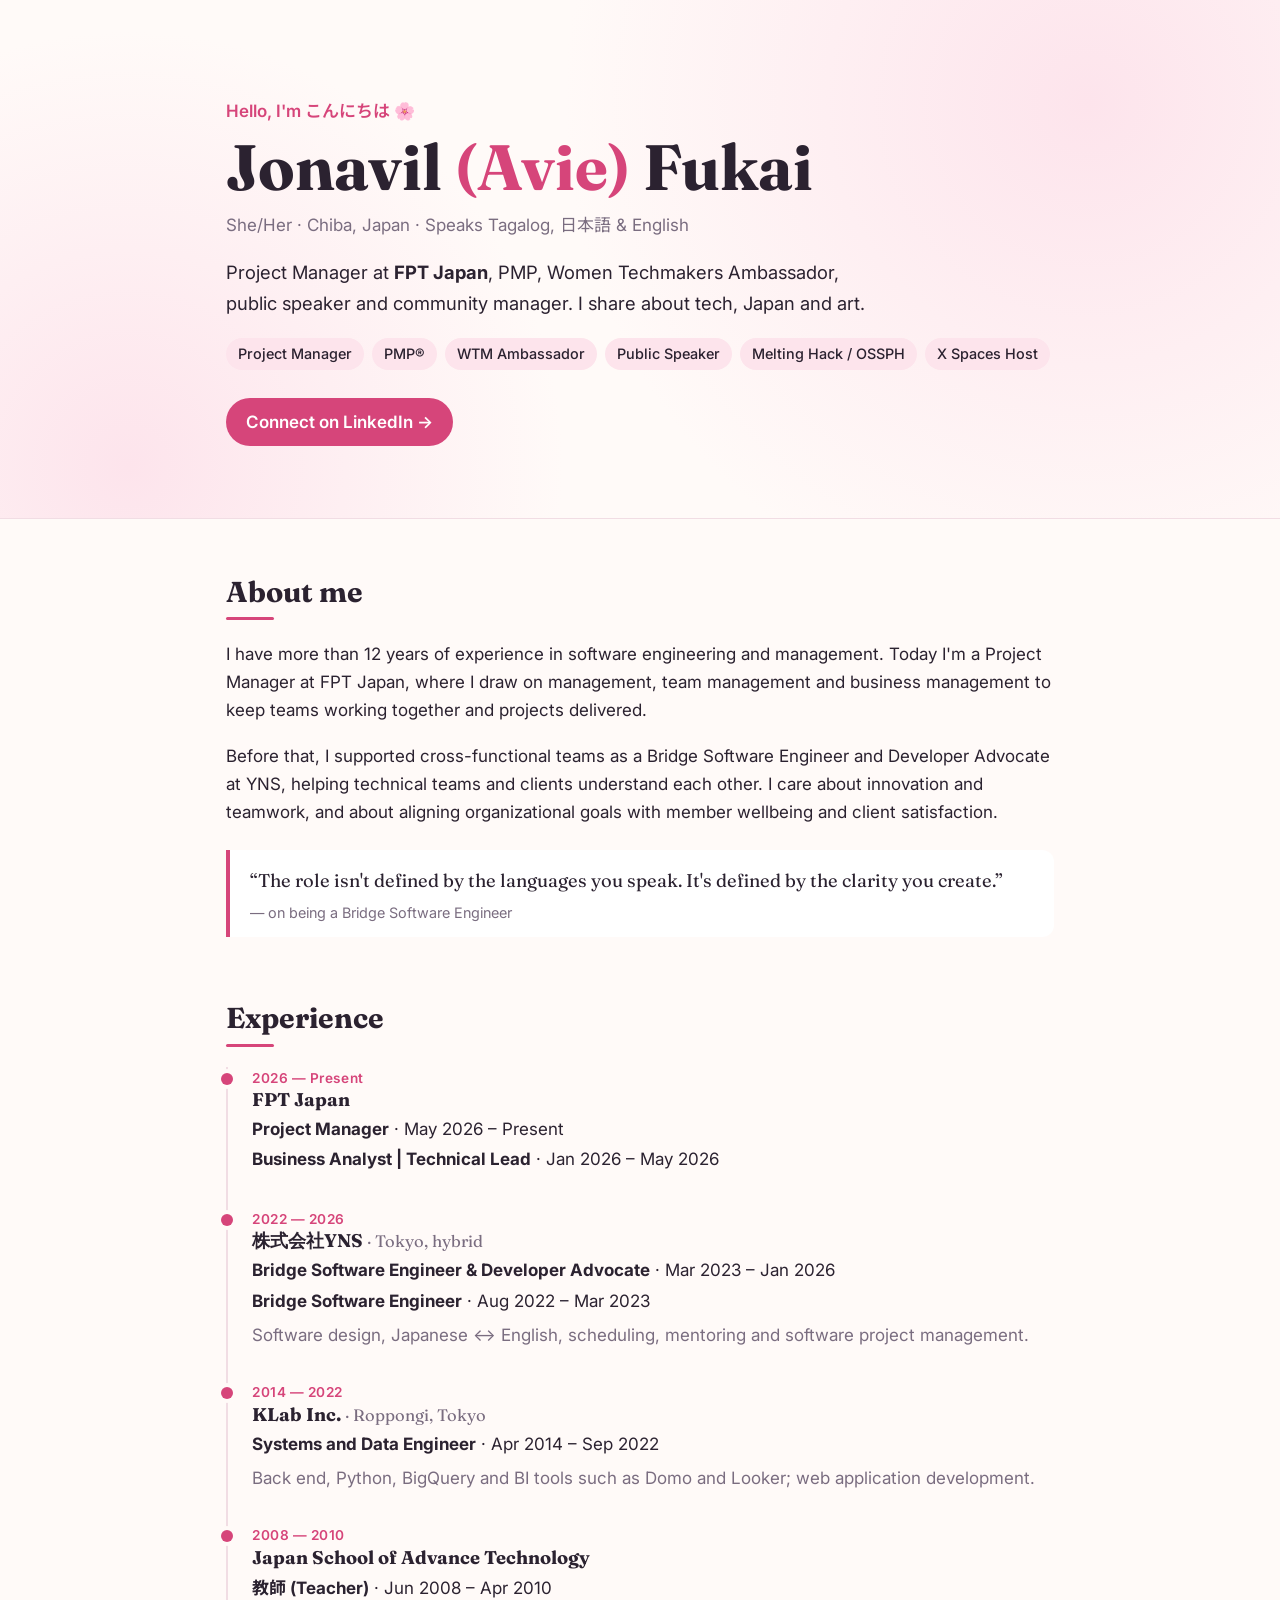
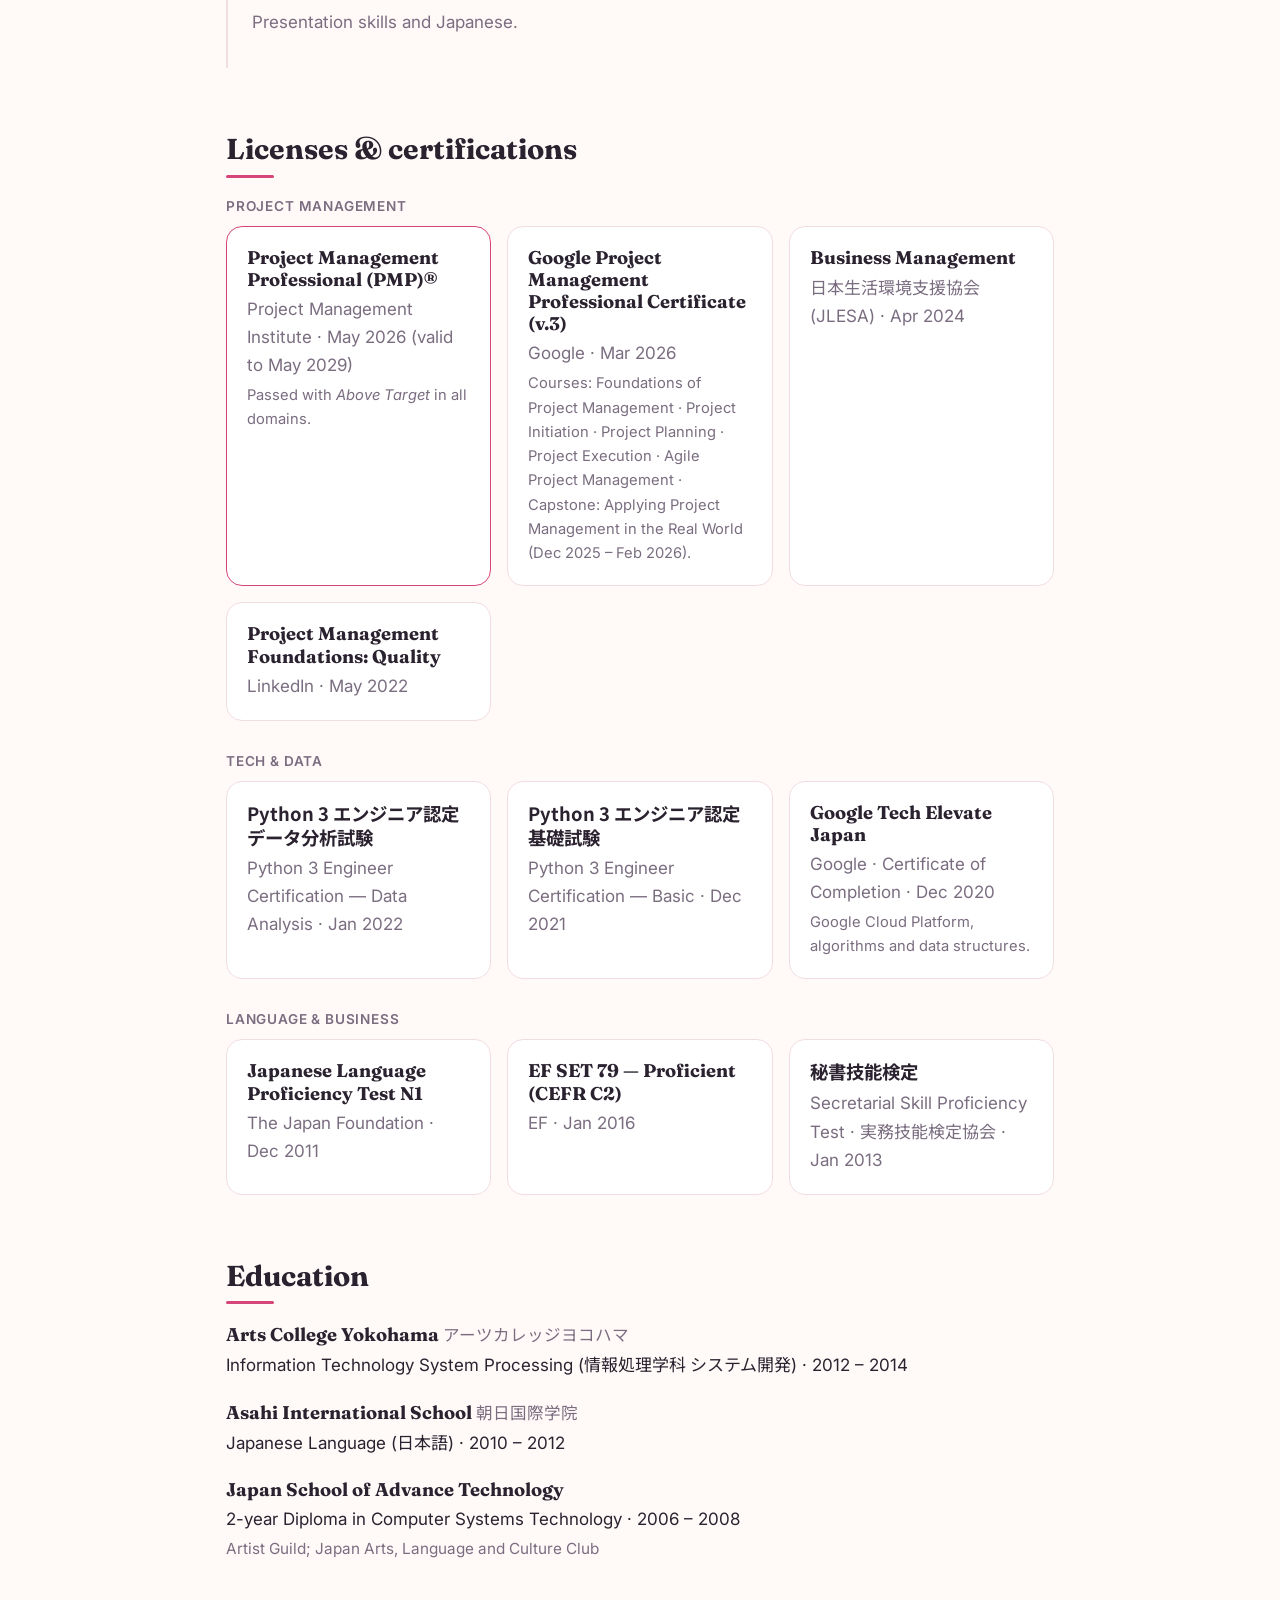
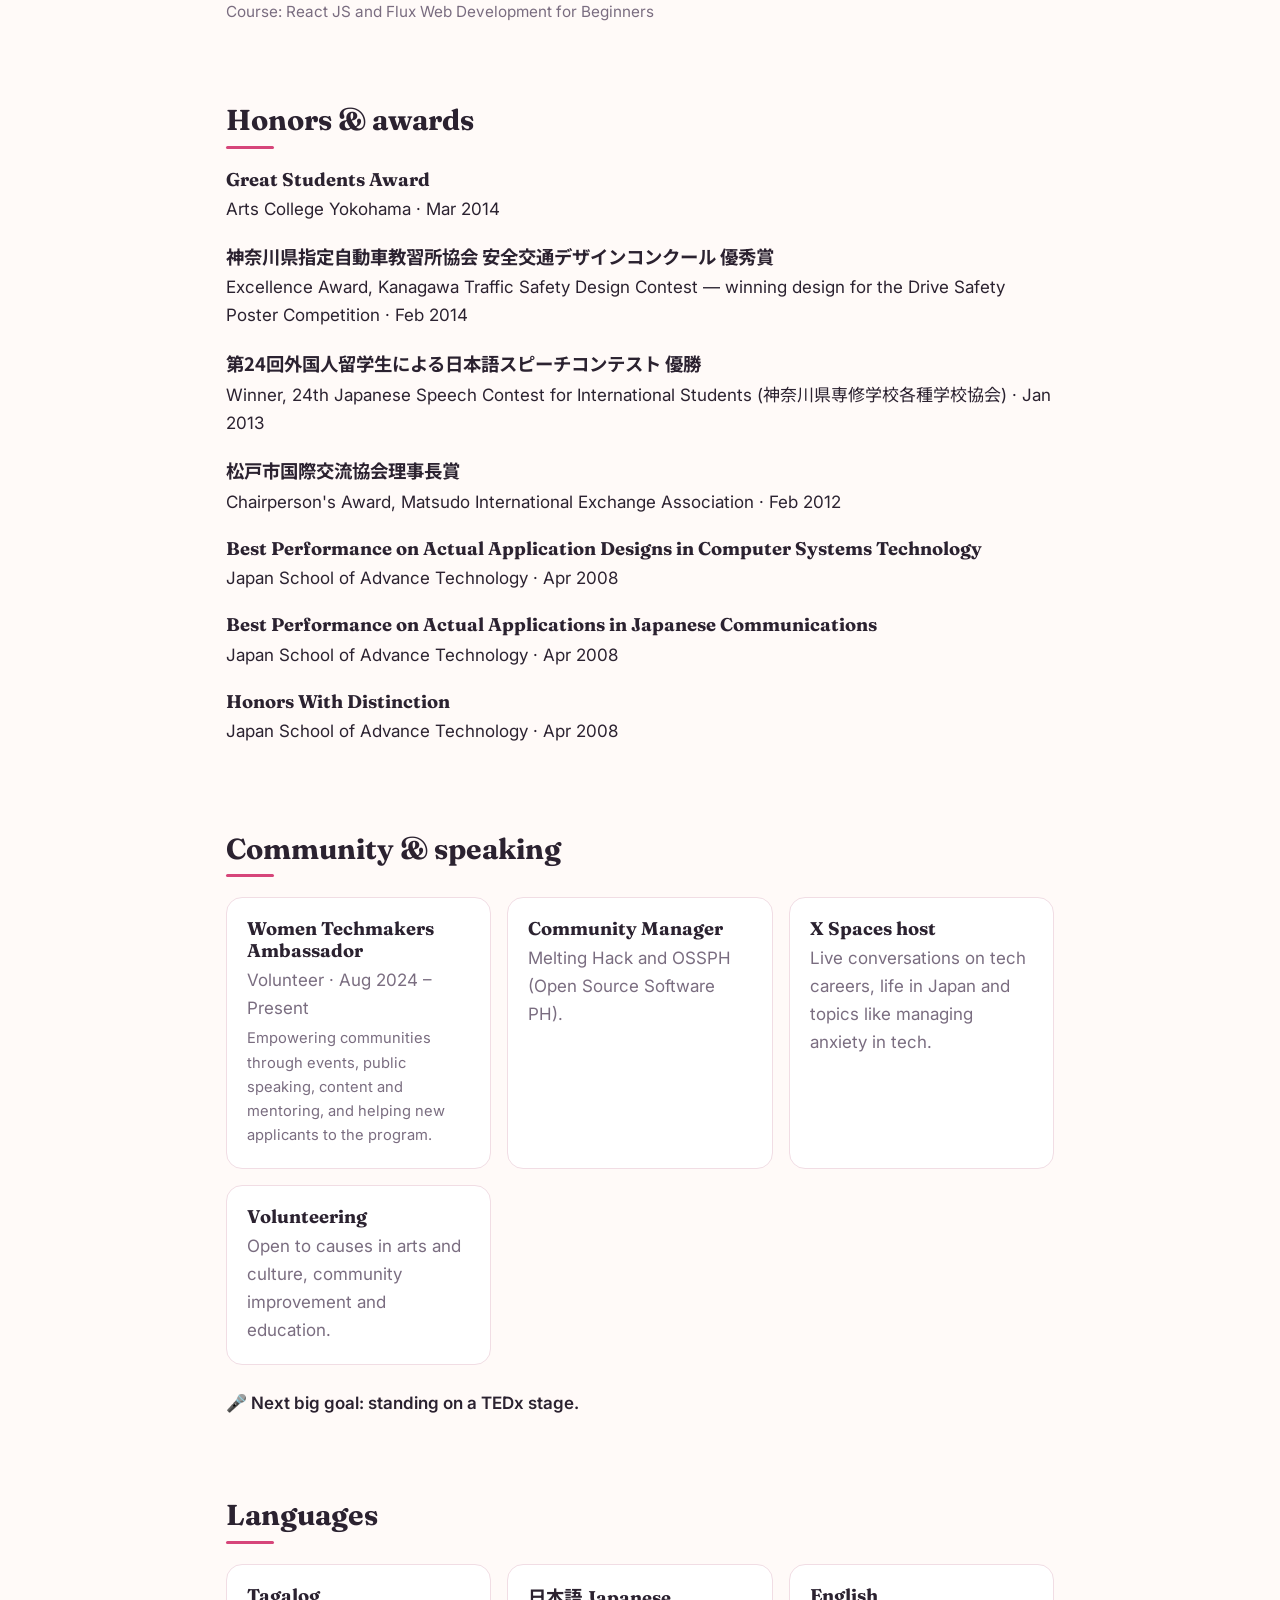
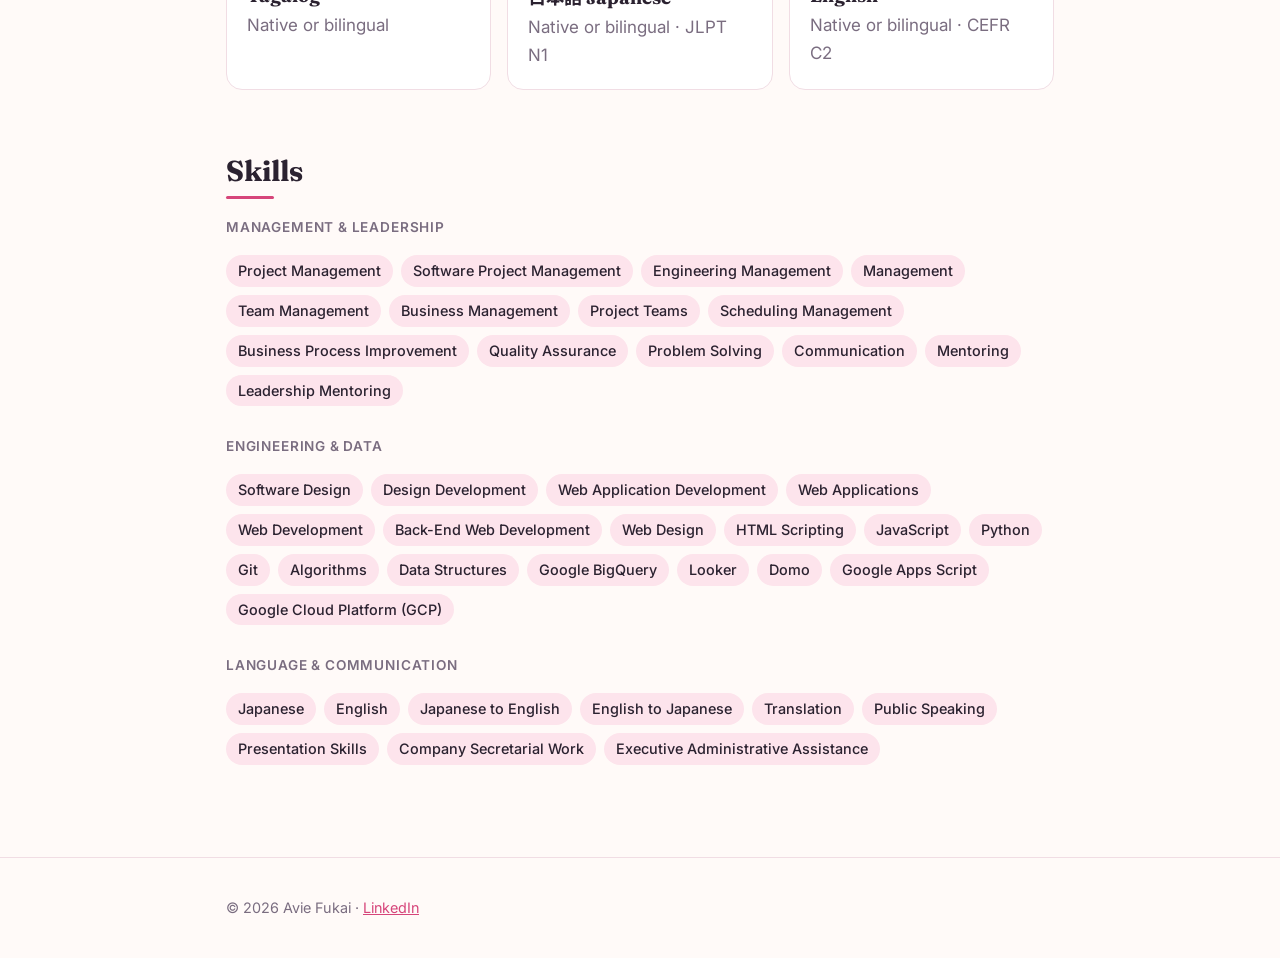
==== index.html @ 42bcd4b2 "Add the rest of my LinkedIn profile: languages, honors, all certifications and skills" ====
<!doctype html>
<html lang="en">
<head>
  <meta charset="utf-8">
  <meta name="viewport" content="width=device-width, initial-scale=1">
  <title>Avie Fukai</title>
  <meta name="description" content="Jonavil (Avie) Fukai — Project Manager, PMP, Women Techmakers Ambassador and community builder based in Chiba, Japan.">
  <link rel="preconnect" href="https://fonts.googleapis.com">
  <link rel="preconnect" href="https://fonts.gstatic.com" crossorigin>
  <link href="https://fonts.googleapis.com/css2?family=Fraunces:opsz,wght@9..144,500;9..144,700&family=Inter:wght@400;500;600&family=Noto+Sans+JP:wght@400;500&display=swap" rel="stylesheet">
  <link rel="stylesheet" href="styles.css">
</head>
<body>
  <header class="hero">
    <div class="wrap">
      <p class="eyebrow">Hello, I'm <span lang="ja">こんにちは</span> 🌸</p>
      <h1>Jonavil <span class="nick">(Avie)</span> Fukai</h1>
      <p class="pronouns">She/Her · Chiba, Japan · Speaks Tagalog, <span lang="ja">日本語</span> &amp; English</p>
      <p class="lede">
        Project Manager at <strong>FPT Japan</strong>, PMP, Women Techmakers Ambassador,
        public speaker and community manager. I share about tech, Japan and art.
      </p>
      <ul class="tags">
        <li>Project Manager</li>
        <li>PMP®</li>
        <li>WTM Ambassador</li>
        <li>Public Speaker</li>
        <li>Melting Hack / OSSPH</li>
        <li>X Spaces Host</li>
      </ul>
      <a class="button" href="https://www.linkedin.com/in/jfukai/" target="_blank" rel="noopener">Connect on LinkedIn →</a>
    </div>
  </header>

  <main class="wrap">
    <section id="about">
      <h2>About me</h2>
      <p>
        I have more than 12 years of experience in software engineering and management.
        Today I'm a Project Manager at FPT Japan, where I draw on management, team
        management and business management to keep teams working together and projects delivered.
      </p>
      <p>
        Before that, I supported cross-functional teams as a Bridge Software Engineer and
        Developer Advocate at YNS, helping technical teams and clients understand each other.
        I care about innovation and teamwork, and about aligning organizational goals with
        member wellbeing and client satisfaction.
      </p>
      <blockquote>
        “The role isn't defined by the languages you speak. It's defined by the clarity you create.”
        <cite>— on being a Bridge Software Engineer</cite>
      </blockquote>
    </section>

    <section id="experience">
      <h2>Experience</h2>
      <ol class="timeline">
        <li>
          <p class="when">2026 — Present</p>
          <h3>FPT Japan</h3>
          <p class="role"><strong>Project Manager</strong> · May 2026 – Present</p>
          <p class="role"><strong>Business Analyst | Technical Lead</strong> · Jan 2026 – May 2026</p>
        </li>
        <li>
          <p class="when">2022 — 2026</p>
          <h3>株式会社YNS <span class="muted">· Tokyo, hybrid</span></h3>
          <p class="role"><strong>Bridge Software Engineer &amp; Developer Advocate</strong> · Mar 2023 – Jan 2026</p>
          <p class="role"><strong>Bridge Software Engineer</strong> · Aug 2022 – Mar 2023</p>
          <p class="detail">Software design, Japanese ↔ English, scheduling, mentoring and software project management.</p>
        </li>
        <li>
          <p class="when">2014 — 2022</p>
          <h3>KLab Inc. <span class="muted">· Roppongi, Tokyo</span></h3>
          <p class="role"><strong>Systems and Data Engineer</strong> · Apr 2014 – Sep 2022</p>
          <p class="detail">Back end, Python, BigQuery and BI tools such as Domo and Looker; web application development.</p>
        </li>
        <li>
          <p class="when">2008 — 2010</p>
          <h3>Japan School of Advance Technology</h3>
          <p class="role"><strong><span lang="ja">教師</span> (Teacher)</strong> · Jun 2008 – Apr 2010</p>
          <p class="detail">Presentation skills and Japanese.</p>
        </li>
      </ol>
    </section>

    <section id="certifications">
      <h2>Licenses &amp; certifications</h2>
      <h3 class="group">Project management</h3>
      <div class="cards">
        <article class="card highlight">
          <h3>Project Management Professional (PMP)®</h3>
          <p>Project Management Institute · May 2026 (valid to May 2029)</p>
          <p class="note">Passed with <em>Above Target</em> in all domains.</p>
        </article>
        <article class="card">
          <h3>Google Project Management Professional Certificate (v.3)</h3>
          <p>Google · Mar 2026</p>
          <p class="note">Courses: Foundations of Project Management · Project Initiation · Project Planning · Project Execution · Agile Project Management · Capstone: Applying Project Management in the Real World (Dec 2025 – Feb 2026).</p>
        </article>
        <article class="card">
          <h3>Business Management</h3>
          <p><span lang="ja">日本生活環境支援協会</span> (JLESA) · Apr 2024</p>
        </article>
        <article class="card">
          <h3>Project Management Foundations: Quality</h3>
          <p>LinkedIn · May 2022</p>
        </article>
      </div>

      <h3 class="group">Tech &amp; data</h3>
      <div class="cards">
        <article class="card">
          <h3><span lang="ja">Python 3 エンジニア認定データ分析試験</span></h3>
          <p>Python 3 Engineer Certification — Data Analysis · Jan 2022</p>
        </article>
        <article class="card">
          <h3><span lang="ja">Python 3 エンジニア認定基礎試験</span></h3>
          <p>Python 3 Engineer Certification — Basic · Dec 2021</p>
        </article>
        <article class="card">
          <h3>Google Tech Elevate Japan</h3>
          <p>Google · Certificate of Completion · Dec 2020</p>
          <p class="note">Google Cloud Platform, algorithms and data structures.</p>
        </article>
      </div>

      <h3 class="group">Language &amp; business</h3>
      <div class="cards">
        <article class="card">
          <h3>Japanese Language Proficiency Test N1</h3>
          <p>The Japan Foundation · Dec 2011</p>
        </article>
        <article class="card">
          <h3>EF SET 79 — Proficient (CEFR C2)</h3>
          <p>EF · Jan 2016</p>
        </article>
        <article class="card">
          <h3><span lang="ja">秘書技能検定</span></h3>
          <p>Secretarial Skill Proficiency Test · <span lang="ja">実務技能検定協会</span> · Jan 2013</p>
        </article>
      </div>
    </section>

    <section id="education">
      <h2>Education</h2>
      <ul class="plain">
        <li>
          <h3>Arts College Yokohama <span class="muted" lang="ja">アーツカレッジヨコハマ</span></h3>
          <p>Information Technology System Processing (<span lang="ja">情報処理学科 システム開発</span>) · 2012 – 2014</p>
        </li>
        <li>
          <h3>Asahi International School <span class="muted" lang="ja">朝日国際学院</span></h3>
          <p>Japanese Language (<span lang="ja">日本語</span>) · 2010 – 2012</p>
        </li>
        <li>
          <h3>Japan School of Advance Technology</h3>
          <p>2-year Diploma in Computer Systems Technology · 2006 – 2008</p>
          <p class="muted">Artist Guild; Japan Arts, Language and Culture Club</p>
        </li>
      </ul>
      <p class="muted">Course: React JS and Flux Web Development for Beginners</p>
    </section>

    <section id="honors">
      <h2>Honors &amp; awards</h2>
      <ul class="plain">
        <li>
          <h3>Great Students Award</h3>
          <p>Arts College Yokohama · Mar 2014</p>
        </li>
        <li>
          <h3><span lang="ja">神奈川県指定自動車教習所協会 安全交通デザインコンクール 優秀賞</span></h3>
          <p>Excellence Award, Kanagawa Traffic Safety Design Contest — winning design for the Drive Safety Poster Competition · Feb 2014</p>
        </li>
        <li>
          <h3><span lang="ja">第24回外国人留学生による日本語スピーチコンテスト 優勝</span></h3>
          <p>Winner, 24th Japanese Speech Contest for International Students (<span lang="ja">神奈川県専修学校各種学校協会</span>) · Jan 2013</p>
        </li>
        <li>
          <h3><span lang="ja">松戸市国際交流協会理事長賞</span></h3>
          <p>Chairperson's Award, Matsudo International Exchange Association · Feb 2012</p>
        </li>
        <li>
          <h3>Best Performance on Actual Application Designs in Computer Systems Technology</h3>
          <p>Japan School of Advance Technology · Apr 2008</p>
        </li>
        <li>
          <h3>Best Performance on Actual Applications in Japanese Communications</h3>
          <p>Japan School of Advance Technology · Apr 2008</p>
        </li>
        <li>
          <h3>Honors With Distinction</h3>
          <p>Japan School of Advance Technology · Apr 2008</p>
        </li>
      </ul>
    </section>

    <section id="community">
      <h2>Community &amp; speaking</h2>
      <div class="cards">
        <article class="card">
          <h3>Women Techmakers Ambassador</h3>
          <p>Volunteer · Aug 2024 – Present</p>
          <p class="note">Empowering communities through events, public speaking, content and mentoring, and helping new applicants to the program.</p>
        </article>
        <article class="card">
          <h3>Community Manager</h3>
          <p>Melting Hack and OSSPH (Open Source Software PH).</p>
        </article>
        <article class="card">
          <h3>X Spaces host</h3>
          <p>Live conversations on tech careers, life in Japan and topics like managing anxiety in tech.</p>
        </article>
        <article class="card">
          <h3>Volunteering</h3>
          <p>Open to causes in arts and culture, community improvement and education.</p>
        </article>
      </div>
      <p class="goal">🎤 Next big goal: standing on a TEDx stage.</p>
    </section>

    <section id="languages">
      <h2>Languages</h2>
      <div class="cards">
        <article class="card"><h3>Tagalog</h3><p>Native or bilingual</p></article>
        <article class="card"><h3><span lang="ja">日本語</span> Japanese</h3><p>Native or bilingual · JLPT N1</p></article>
        <article class="card"><h3>English</h3><p>Native or bilingual · CEFR C2</p></article>
      </div>
    </section>

    <section id="skills">
      <h2>Skills</h2>
      <h3 class="group">Management &amp; leadership</h3>
      <ul class="tags">
        <li>Project Management</li>
        <li>Software Project Management</li>
        <li>Engineering Management</li>
        <li>Management</li>
        <li>Team Management</li>
        <li>Business Management</li>
        <li>Project Teams</li>
        <li>Scheduling Management</li>
        <li>Business Process Improvement</li>
        <li>Quality Assurance</li>
        <li>Problem Solving</li>
        <li>Communication</li>
        <li>Mentoring</li>
        <li>Leadership Mentoring</li>
      </ul>
      <h3 class="group">Engineering &amp; data</h3>
      <ul class="tags">
        <li>Software Design</li>
        <li>Design Development</li>
        <li>Web Application Development</li>
        <li>Web Applications</li>
        <li>Web Development</li>
        <li>Back-End Web Development</li>
        <li>Web Design</li>
        <li>HTML Scripting</li>
        <li>JavaScript</li>
        <li>Python</li>
        <li>Git</li>
        <li>Algorithms</li>
        <li>Data Structures</li>
        <li>Google BigQuery</li>
        <li>Looker</li>
        <li>Domo</li>
        <li>Google Apps Script</li>
        <li>Google Cloud Platform (GCP)</li>
      </ul>
      <h3 class="group">Language &amp; communication</h3>
      <ul class="tags">
        <li>Japanese</li>
        <li>English</li>
        <li>Japanese to English</li>
        <li>English to Japanese</li>
        <li>Translation</li>
        <li>Public Speaking</li>
        <li>Presentation Skills</li>
        <li>Company Secretarial Work</li>
        <li>Executive Administrative Assistance</li>
      </ul>
    </section>
  </main>

  <footer>
    <div class="wrap">
      <p>© <span id="year">2026</span> Avie Fukai · <a href="https://www.linkedin.com/in/jfukai/" target="_blank" rel="noopener">LinkedIn</a></p>
    </div>
  </footer>
  <script>document.getElementById('year').textContent = new Date().getFullYear();</script>
</body>
</html>
---- styles.css ----
:root {
  --bg: #fffaf8;
  --surface: #ffffff;
  --text: #2b2230;
  --muted: #7a6d80;
  --accent: #d6457a;
  --accent-soft: #fde4ec;
  --border: #f1dde4;
}

@media (prefers-color-scheme: dark) {
  :root {
    --bg: #18131b;
    --surface: #221b26;
    --text: #f4ecf2;
    --muted: #b3a5b8;
    --accent: #f27aa5;
    --accent-soft: #3a2230;
    --border: #3a2e3f;
  }
}

* { box-sizing: border-box; }

body {
  margin: 0;
  background: var(--bg);
  color: var(--text);
  font: 400 17px/1.65 "Inter", "Noto Sans JP", system-ui, sans-serif;
}

[lang="ja"] { font-family: "Noto Sans JP", sans-serif; }

.wrap {
  max-width: 860px;
  margin: 0 auto;
  padding: 0 16px;
}

h1, h2, h3 { font-family: "Fraunces", Georgia, serif; line-height: 1.2; }
h2 { font-size: 1.8rem; margin: 0 0 1.25rem; }
h2::after {
  content: "";
  display: block;
  width: 48px;
  height: 3px;
  margin-top: .5rem;
  background: var(--accent);
  border-radius: 2px;
}
h3 { font-size: 1.15rem; margin: 0 0 .25rem; }

a { color: var(--accent); }

.muted { color: var(--muted); font-weight: 400; font-size: .9em; }

/* Hero */
.hero {
  padding: 96px 0 72px;
  background:
    radial-gradient(circle at 85% 20%, var(--accent-soft) 0, transparent 45%),
    radial-gradient(circle at 10% 90%, var(--accent-soft) 0, transparent 35%);
  border-bottom: 1px solid var(--border);
}
.eyebrow { color: var(--accent); font-weight: 600; margin: 0; }
.hero h1 { font-size: clamp(2.4rem, 7vw, 4rem); margin: .25rem 0; }
.nick { color: var(--accent); }
.pronouns { color: var(--muted); margin: 0 0 1rem; }
.lede { font-size: 1.15rem; max-width: 640px; }

.tags {
  list-style: none;
  padding: 0;
  margin: 1.25rem 0;
  display: flex;
  flex-wrap: wrap;
  gap: 8px;
}
.tags li {
  padding: 4px 12px;
  border-radius: 999px;
  background: var(--accent-soft);
  font-size: .9rem;
  font-weight: 500;
}

.button {
  display: inline-block;
  margin-top: .5rem;
  padding: 10px 20px;
  border-radius: 999px;
  background: var(--accent);
  color: #fff;
  font-weight: 600;
  text-decoration: none;
}
.button:hover { filter: brightness(1.08); }

/* Sections */
main section { padding: 56px 0 8px; }

blockquote {
  margin: 1.5rem 0 0;
  padding: 1rem 1.25rem;
  border-left: 4px solid var(--accent);
  background: var(--surface);
  border-radius: 0 12px 12px 0;
  font-family: "Fraunces", Georgia, serif;
  font-size: 1.15rem;
}
cite { display: block; margin-top: .5rem; font: 400 .9rem "Inter", sans-serif; color: var(--muted); }

/* Timeline */
.timeline { list-style: none; padding: 0; margin: 0; border-left: 2px solid var(--border); }
.timeline li { position: relative; padding: 0 0 2rem 1.5rem; }
.timeline li::before {
  content: "";
  position: absolute;
  left: -7px;
  top: 6px;
  width: 12px;
  height: 12px;
  border-radius: 50%;
  background: var(--accent);
  box-shadow: 0 0 0 4px var(--bg);
}
.when { margin: 0; color: var(--accent); font-weight: 600; font-size: .85rem; letter-spacing: .04em; }
.role { margin: .15rem 0; }
.detail { margin: .4rem 0 0; color: var(--muted); }

/* Cards */
.cards {
  display: grid;
  grid-template-columns: repeat(auto-fit, minmax(240px, 1fr));
  gap: 16px;
}
.card {
  padding: 1.25rem;
  background: var(--surface);
  border: 1px solid var(--border);
  border-radius: 16px;
}
.card p { margin: .25rem 0 0; color: var(--muted); }
.card.highlight { border-color: var(--accent); }
.note { font-size: .92rem; }

.plain { list-style: none; padding: 0; margin: 0; }
.plain li { padding-bottom: 1.25rem; }
.plain p { margin: .15rem 0; }

.goal { margin-top: 1.5rem; font-weight: 600; }

h3.group {
  margin: 2rem 0 .75rem;
  font: 600 .85rem "Inter", sans-serif;
  letter-spacing: .06em;
  text-transform: uppercase;
  color: var(--muted);
}
h2 + h3.group { margin-top: 0; }

footer {
  margin-top: 64px;
  padding: 24px 0;
  border-top: 1px solid var(--border);
  color: var(--muted);
  font-size: .9rem;
}
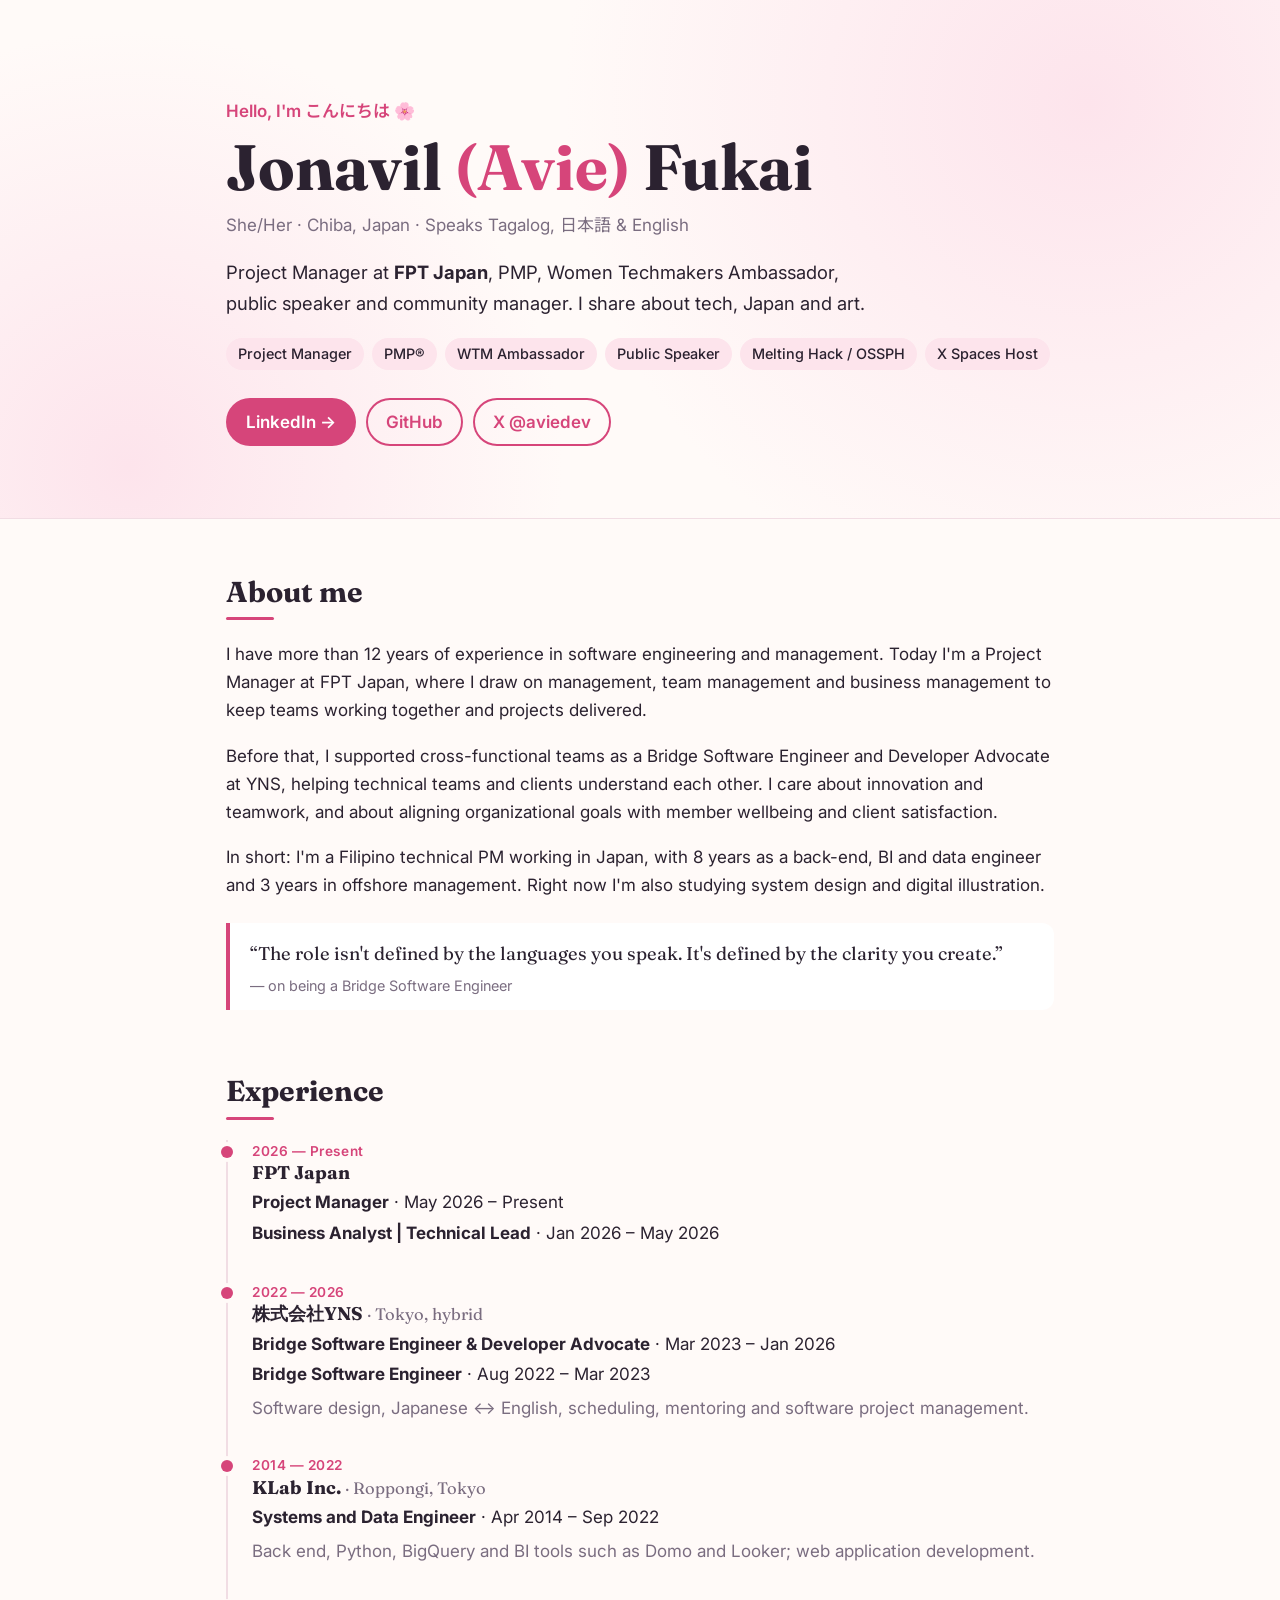
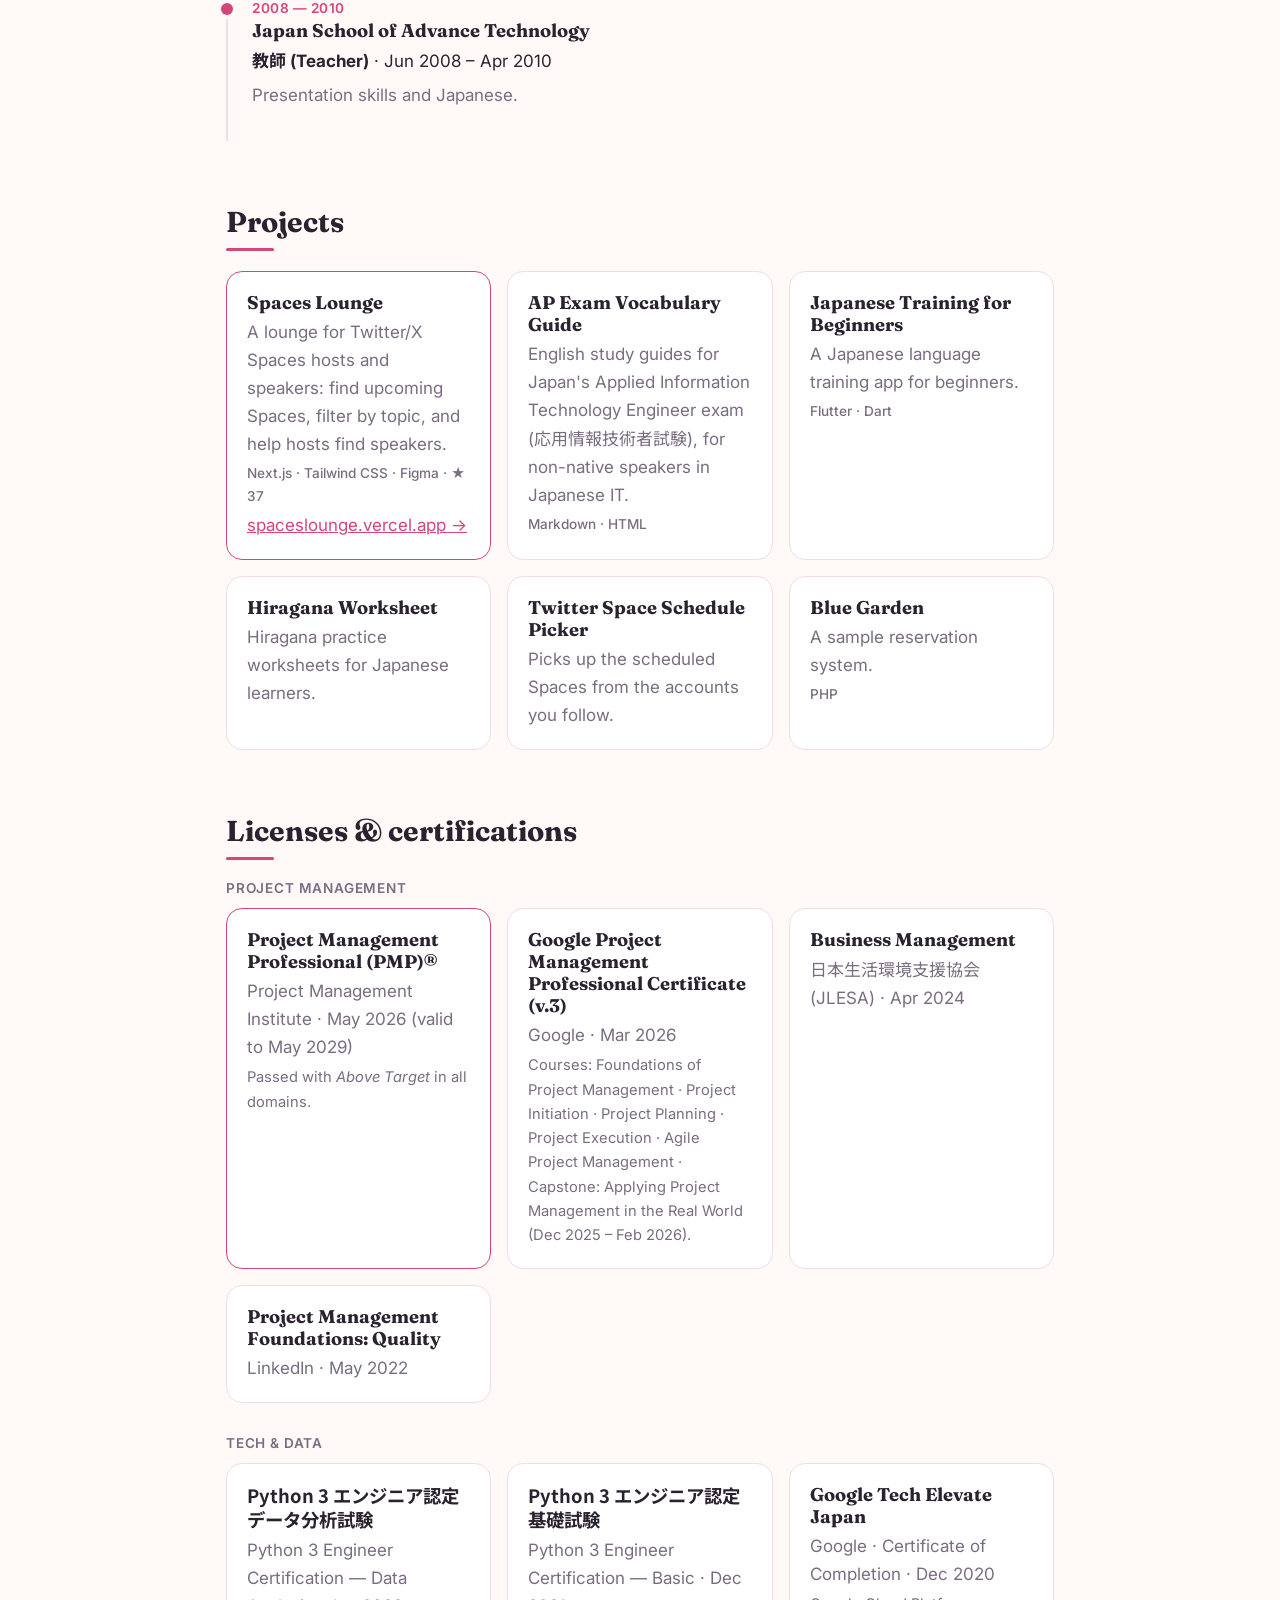
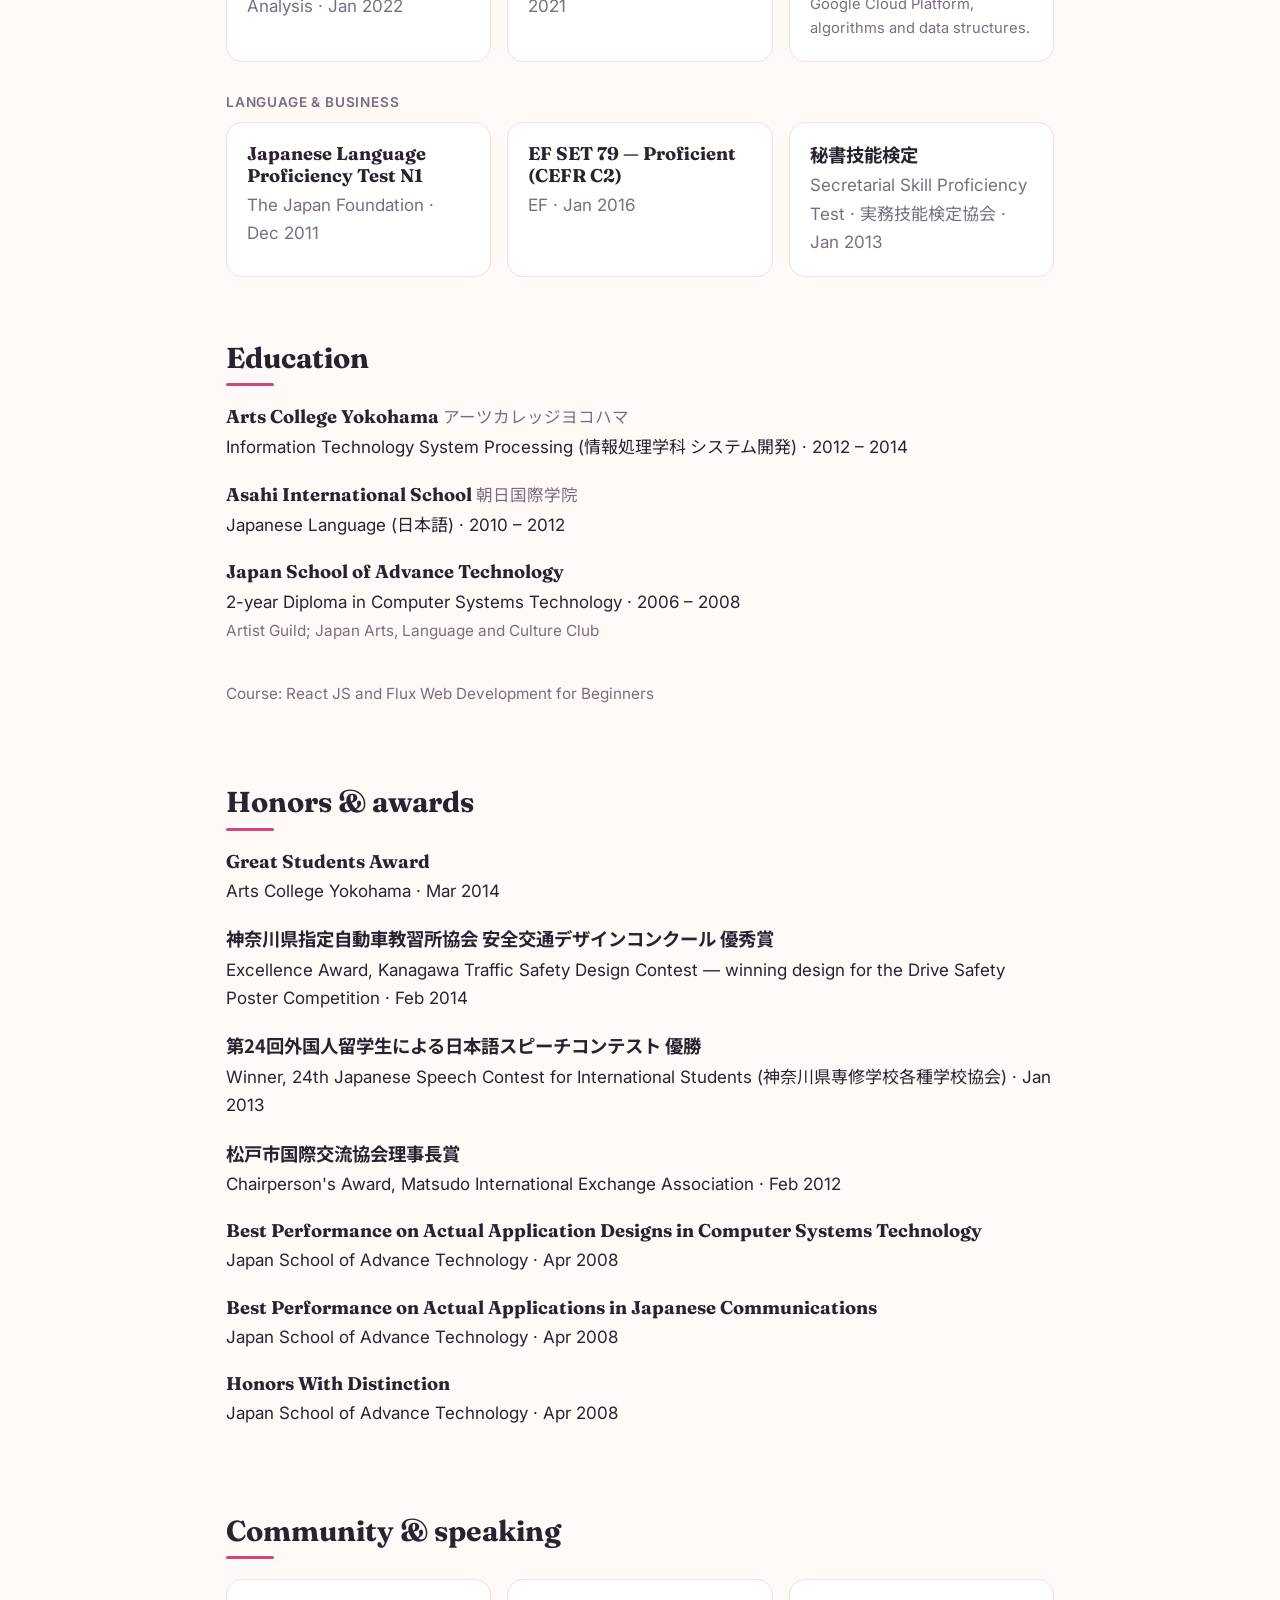
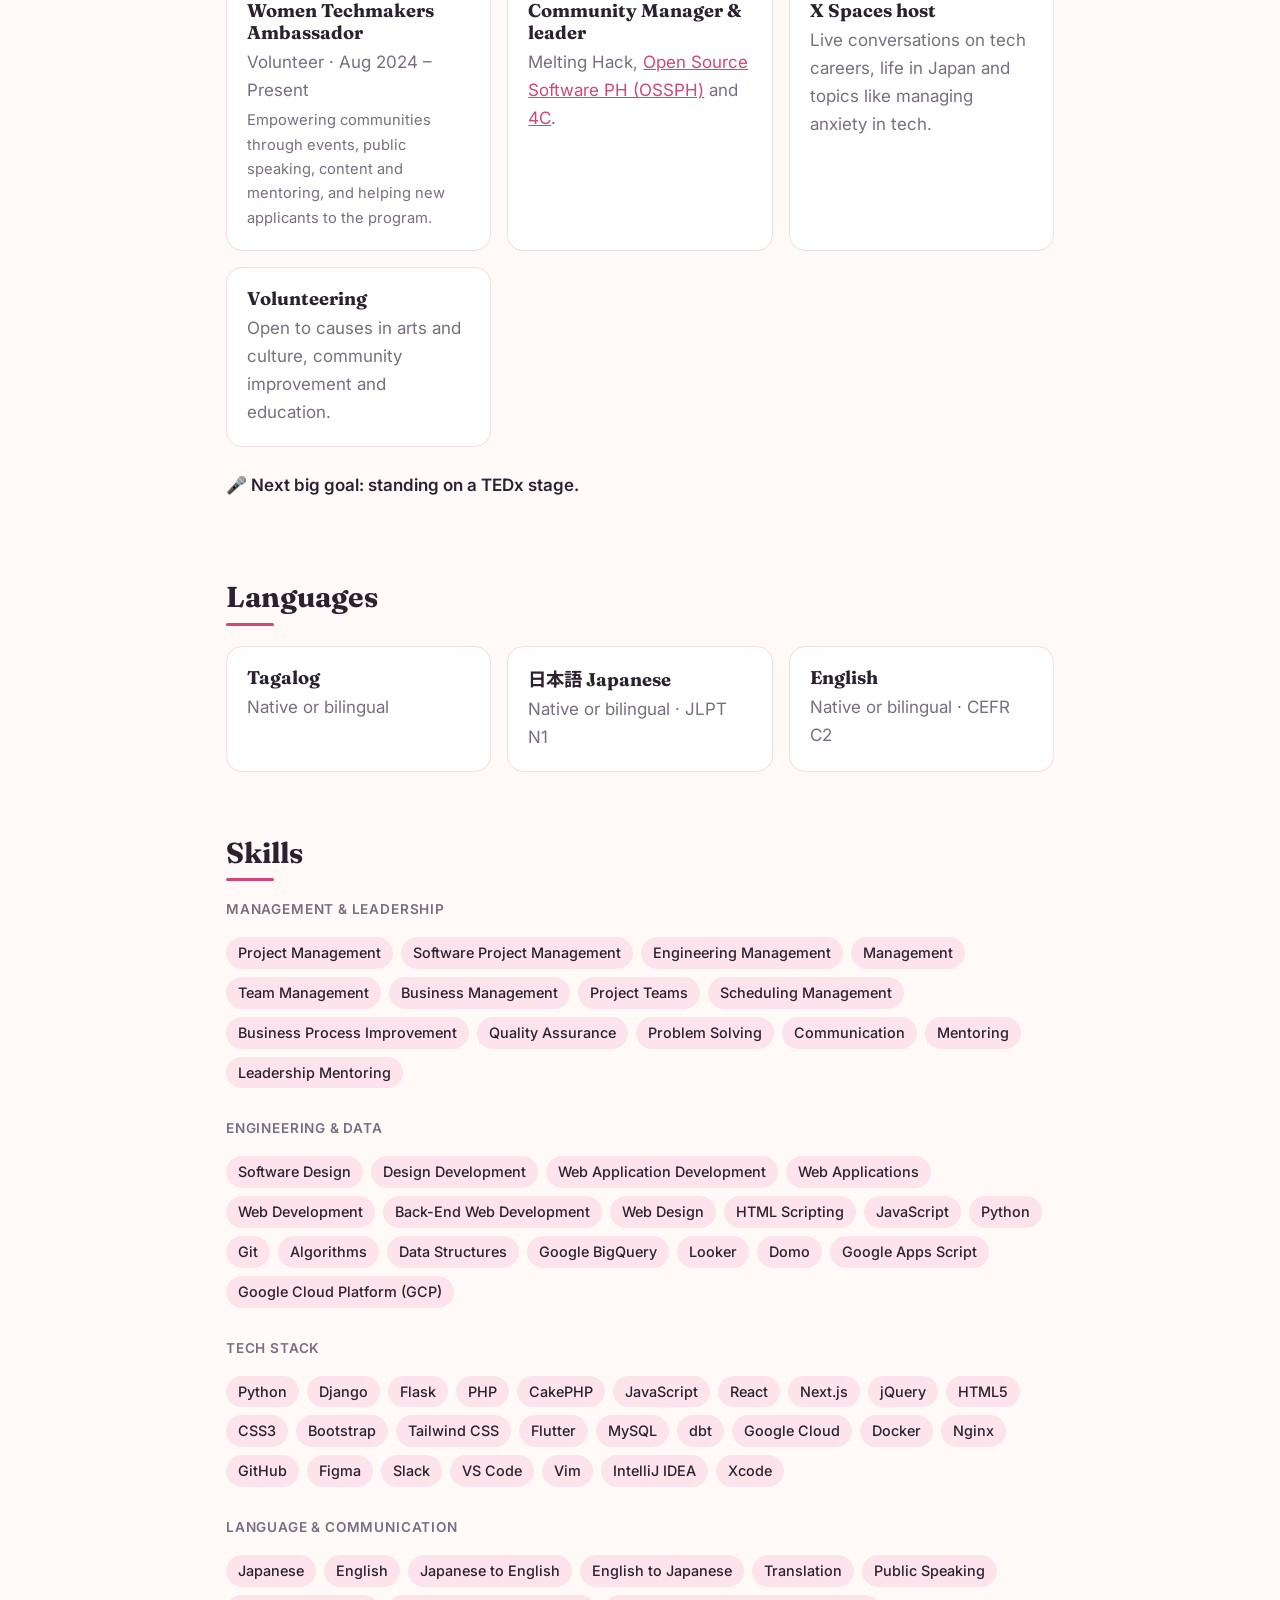
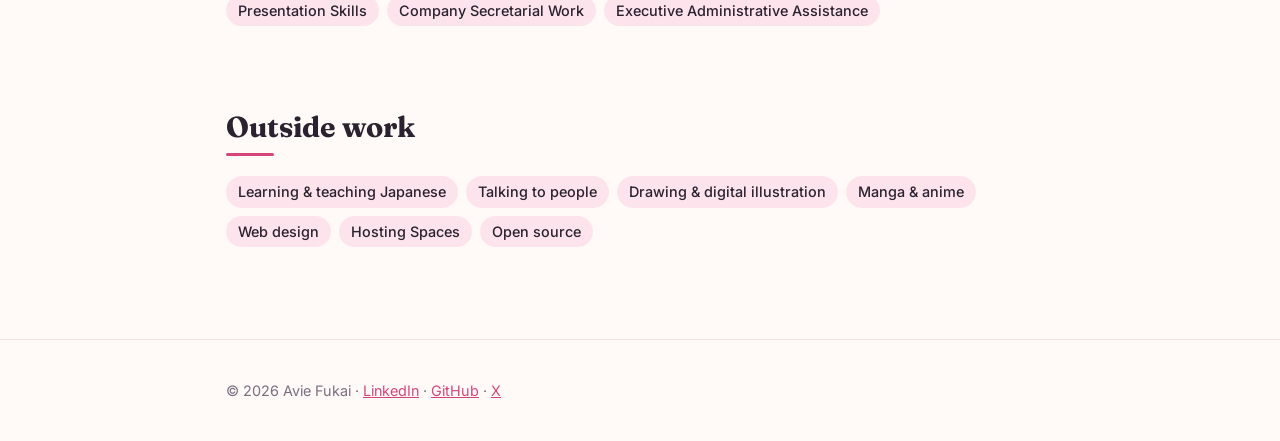
==== commit d13437f8: "Add my GitHub projects, tech stack, communities and hobbies" ====
--- a/index.html
+++ b/index.html
@@ -28,7 +28,11 @@
         <li>Melting Hack / OSSPH</li>
         <li>X Spaces Host</li>
       </ul>
-      <a class="button" href="https://www.linkedin.com/in/jfukai/" target="_blank" rel="noopener">Connect on LinkedIn →</a>
+      <div class="links">
+        <a class="button" href="https://www.linkedin.com/in/jfukai/" target="_blank" rel="noopener">LinkedIn →</a>
+        <a class="button ghost" href="https://github.com/avie-dev" target="_blank" rel="noopener">GitHub</a>
+        <a class="button ghost" href="https://x.com/aviedev" target="_blank" rel="noopener">X @aviedev</a>
+      </div>
     </div>
   </header>
 
@@ -46,6 +50,11 @@
         I care about innovation and teamwork, and about aligning organizational goals with
         member wellbeing and client satisfaction.
       </p>
+      <p>
+        In short: I'm a Filipino technical PM working in Japan, with 8 years as a back-end, BI and
+        data engineer and 3 years in offshore management. Right now I'm also studying system design
+        and digital illustration.
+      </p>
       <blockquote>
         “The role isn't defined by the languages you speak. It's defined by the clarity you create.”
         <cite>— on being a Bridge Software Engineer</cite>
@@ -83,6 +92,41 @@
       </ol>
     </section>
 
+    <section id="projects">
+      <h2>Projects</h2>
+      <div class="cards">
+        <article class="card highlight">
+          <h3><a href="https://github.com/avie-dev/spaceslounge" target="_blank" rel="noopener">Spaces Lounge</a></h3>
+          <p>A lounge for Twitter/X Spaces hosts and speakers: find upcoming Spaces, filter by topic, and help hosts find speakers.</p>
+          <p class="stack">Next.js · Tailwind CSS · Figma · ★ 37</p>
+          <p><a href="https://spaceslounge.vercel.app" target="_blank" rel="noopener">spaceslounge.vercel.app →</a></p>
+        </article>
+        <article class="card">
+          <h3><a href="https://github.com/avie-dev/ap-exam-vocabulary-guide" target="_blank" rel="noopener">AP Exam Vocabulary Guide</a></h3>
+          <p>English study guides for Japan's Applied Information Technology Engineer exam (<span lang="ja">応用情報技術者試験</span>), for non-native speakers in Japanese IT.</p>
+          <p class="stack">Markdown · HTML</p>
+        </article>
+        <article class="card">
+          <h3><a href="https://github.com/avie-dev/jap-training-beginner" target="_blank" rel="noopener">Japanese Training for Beginners</a></h3>
+          <p>A Japanese language training app for beginners.</p>
+          <p class="stack">Flutter · Dart</p>
+        </article>
+        <article class="card">
+          <h3><a href="https://github.com/avie-dev/hiragana_worksheet" target="_blank" rel="noopener">Hiragana Worksheet</a></h3>
+          <p>Hiragana practice worksheets for Japanese learners.</p>
+        </article>
+        <article class="card">
+          <h3><a href="https://github.com/avie-dev/twitter_space_schedule_picker" target="_blank" rel="noopener">Twitter Space Schedule Picker</a></h3>
+          <p>Picks up the scheduled Spaces from the accounts you follow.</p>
+        </article>
+        <article class="card">
+          <h3><a href="https://github.com/avie-dev/blueGarden" target="_blank" rel="noopener">Blue Garden</a></h3>
+          <p>A sample reservation system.</p>
+          <p class="stack">PHP</p>
+        </article>
+      </div>
+    </section>
+
     <section id="certifications">
       <h2>Licenses &amp; certifications</h2>
       <h3 class="group">Project management</h3>
@@ -204,8 +248,8 @@
           <p class="note">Empowering communities through events, public speaking, content and mentoring, and helping new applicants to the program.</p>
         </article>
         <article class="card">
-          <h3>Community Manager</h3>
-          <p>Melting Hack and OSSPH (Open Source Software PH).</p>
+          <h3>Community Manager &amp; leader</h3>
+          <p>Melting Hack, <a href="https://ossph.org/" target="_blank" rel="noopener">Open Source Software PH (OSSPH)</a> and <a href="https://www.4c.rocks/" target="_blank" rel="noopener">4C</a>.</p>
         </article>
         <article class="card">
           <h3>X Spaces host</h3>
@@ -268,6 +312,35 @@
         <li>Google Apps Script</li>
         <li>Google Cloud Platform (GCP)</li>
       </ul>
+      <h3 class="group">Tech stack</h3>
+      <ul class="tags">
+        <li>Python</li>
+        <li>Django</li>
+        <li>Flask</li>
+        <li>PHP</li>
+        <li>CakePHP</li>
+        <li>JavaScript</li>
+        <li>React</li>
+        <li>Next.js</li>
+        <li>jQuery</li>
+        <li>HTML5</li>
+        <li>CSS3</li>
+        <li>Bootstrap</li>
+        <li>Tailwind CSS</li>
+        <li>Flutter</li>
+        <li>MySQL</li>
+        <li>dbt</li>
+        <li>Google Cloud</li>
+        <li>Docker</li>
+        <li>Nginx</li>
+        <li>GitHub</li>
+        <li>Figma</li>
+        <li>Slack</li>
+        <li>VS Code</li>
+        <li>Vim</li>
+        <li>IntelliJ IDEA</li>
+        <li>Xcode</li>
+      </ul>
       <h3 class="group">Language &amp; communication</h3>
       <ul class="tags">
         <li>Japanese</li>
@@ -281,11 +354,26 @@
         <li>Executive Administrative Assistance</li>
       </ul>
     </section>
+    <section id="hobbies">
+      <h2>Outside work</h2>
+      <ul class="tags">
+        <li>Learning &amp; teaching Japanese</li>
+        <li>Talking to people</li>
+        <li>Drawing &amp; digital illustration</li>
+        <li>Manga &amp; anime</li>
+        <li>Web design</li>
+        <li>Hosting Spaces</li>
+        <li>Open source</li>
+      </ul>
+    </section>
   </main>
 
   <footer>
     <div class="wrap">
-      <p>© <span id="year">2026</span> Avie Fukai · <a href="https://www.linkedin.com/in/jfukai/" target="_blank" rel="noopener">LinkedIn</a></p>
+      <p>© <span id="year">2026</span> Avie Fukai ·
+        <a href="https://www.linkedin.com/in/jfukai/" target="_blank" rel="noopener">LinkedIn</a> ·
+        <a href="https://github.com/avie-dev" target="_blank" rel="noopener">GitHub</a> ·
+        <a href="https://x.com/aviedev" target="_blank" rel="noopener">X</a></p>
     </div>
   </footer>
   <script>document.getElementById('year').textContent = new Date().getFullYear();</script>
--- a/styles.css
+++ b/styles.css
@@ -95,6 +95,12 @@
   text-decoration: none;
 }
 .button:hover { filter: brightness(1.08); }
+.links { display: flex; flex-wrap: wrap; gap: 10px; }
+.button.ghost { background: transparent; color: var(--accent); box-shadow: inset 0 0 0 2px var(--accent); }
+
+.card h3 a { color: inherit; text-decoration: none; }
+.card h3 a:hover { color: var(--accent); }
+.stack { font-size: .85rem; font-weight: 500; }
 
 /* Sections */
 main section { padding: 56px 0 8px; }
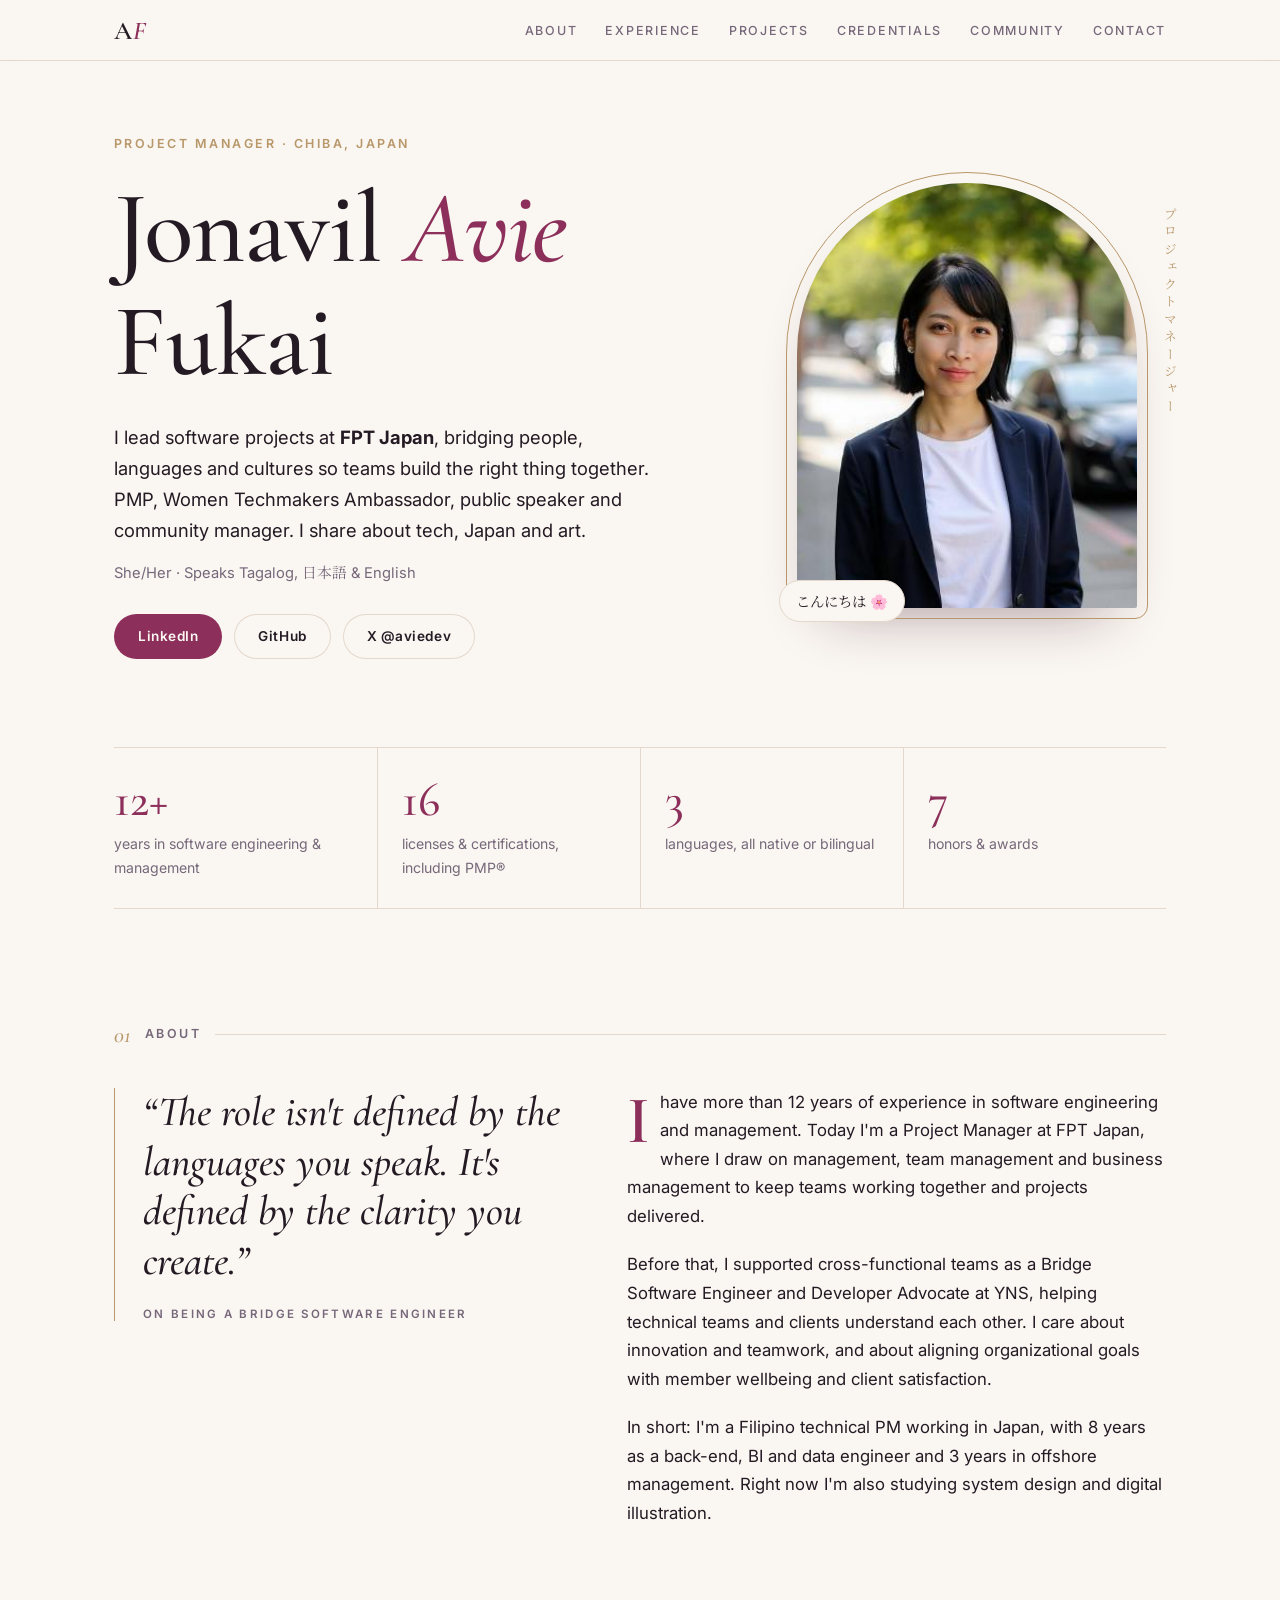
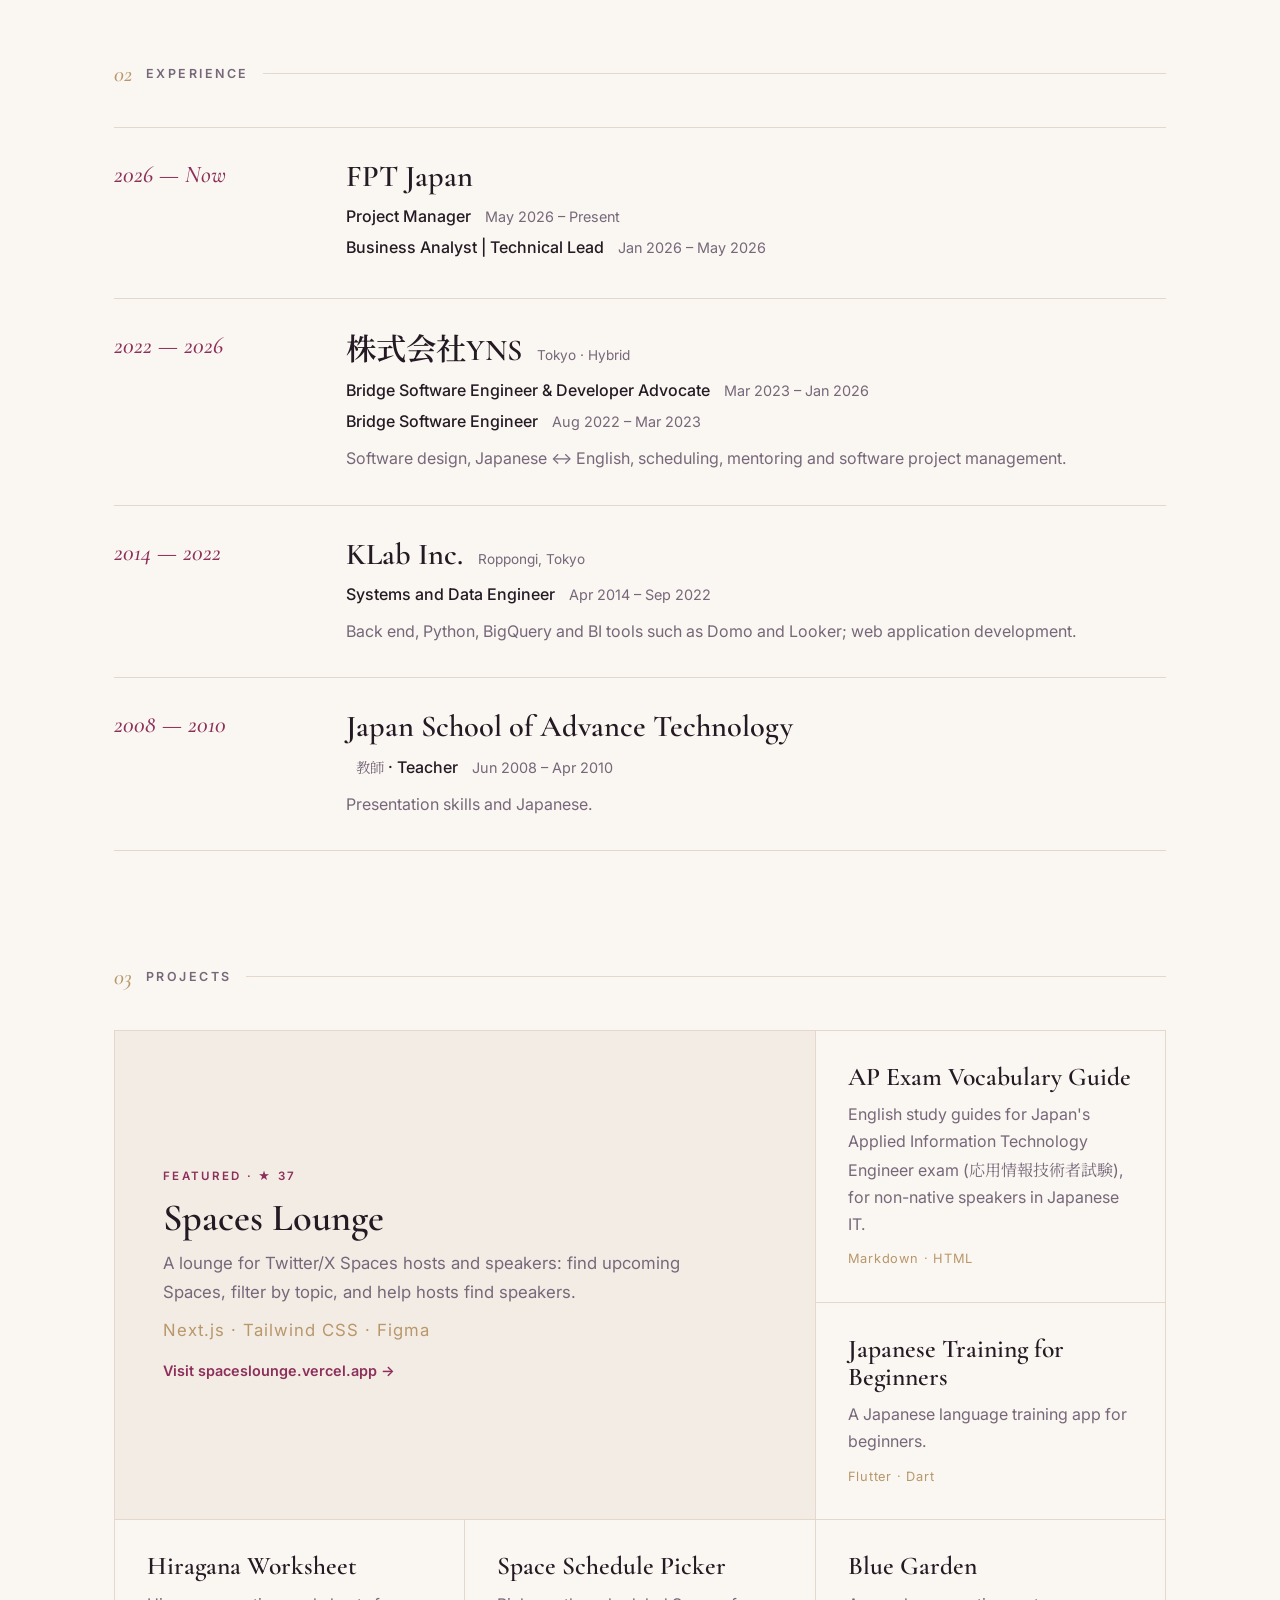
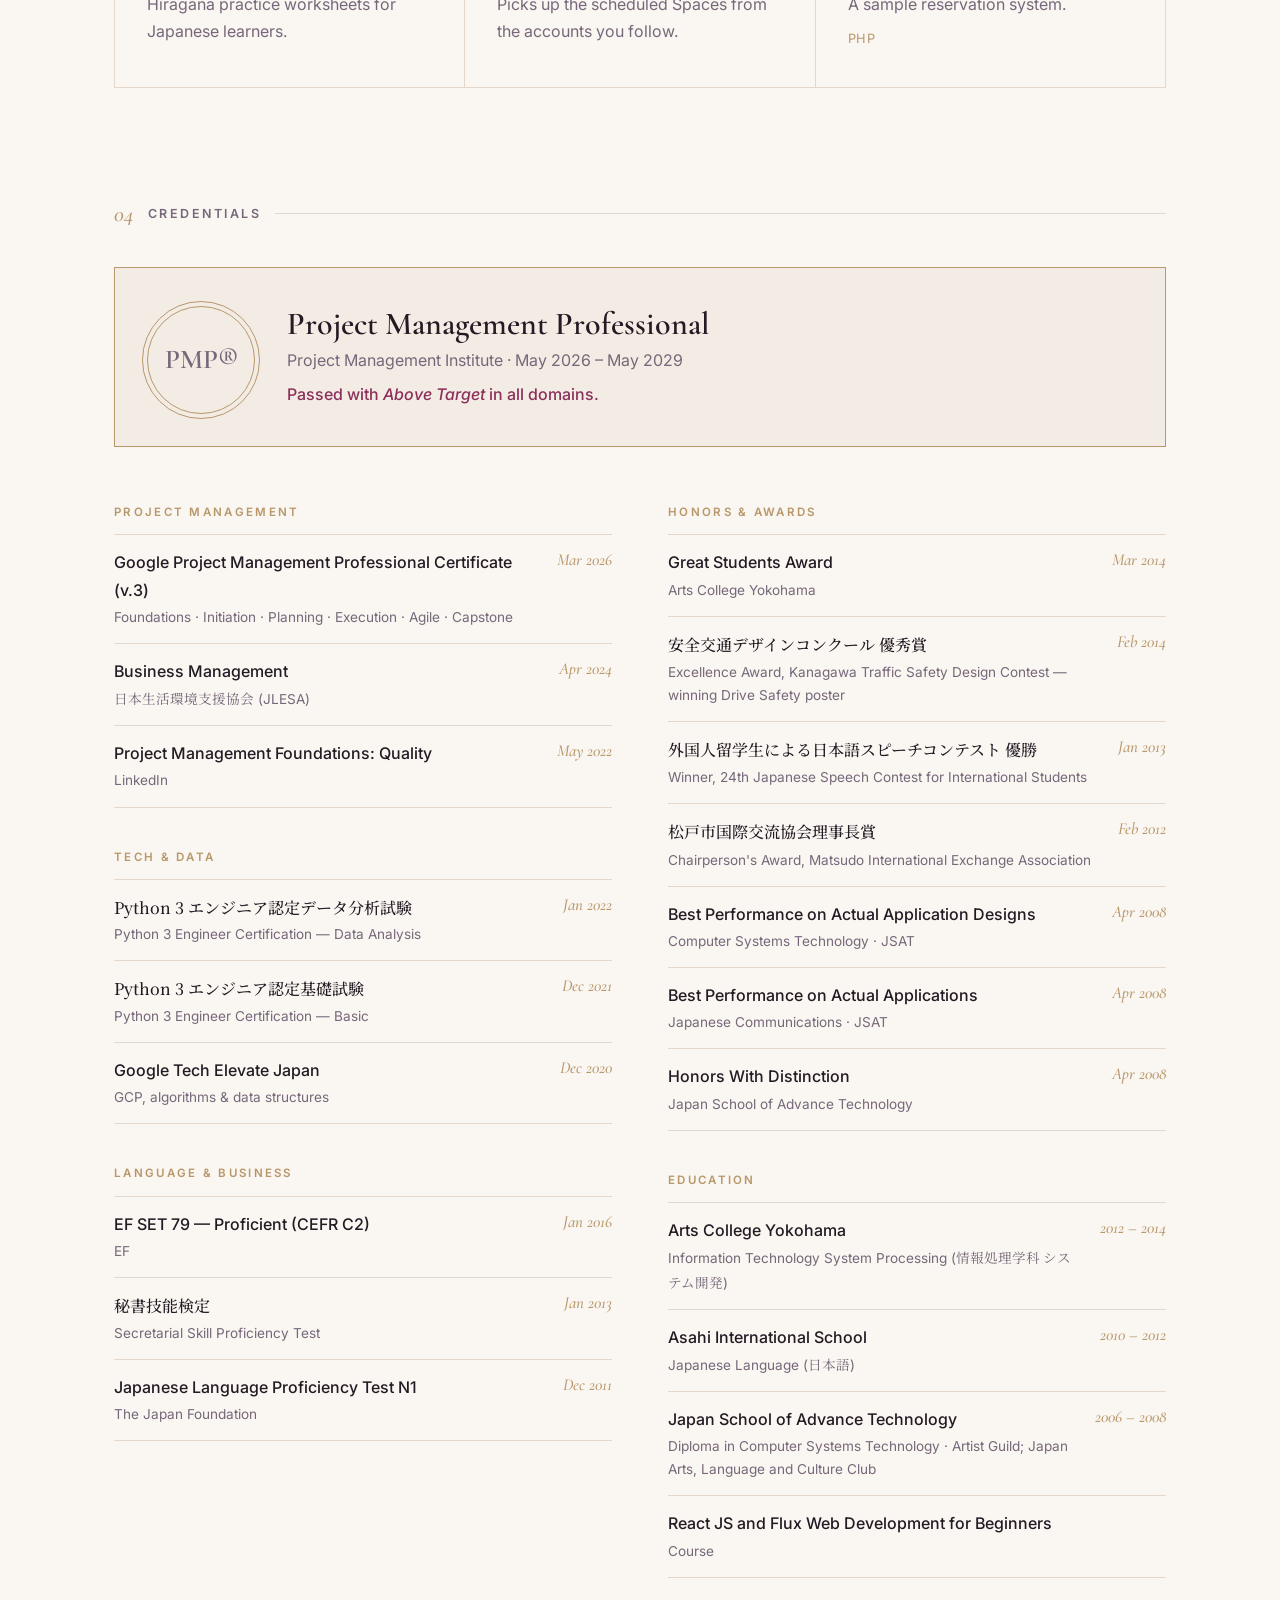
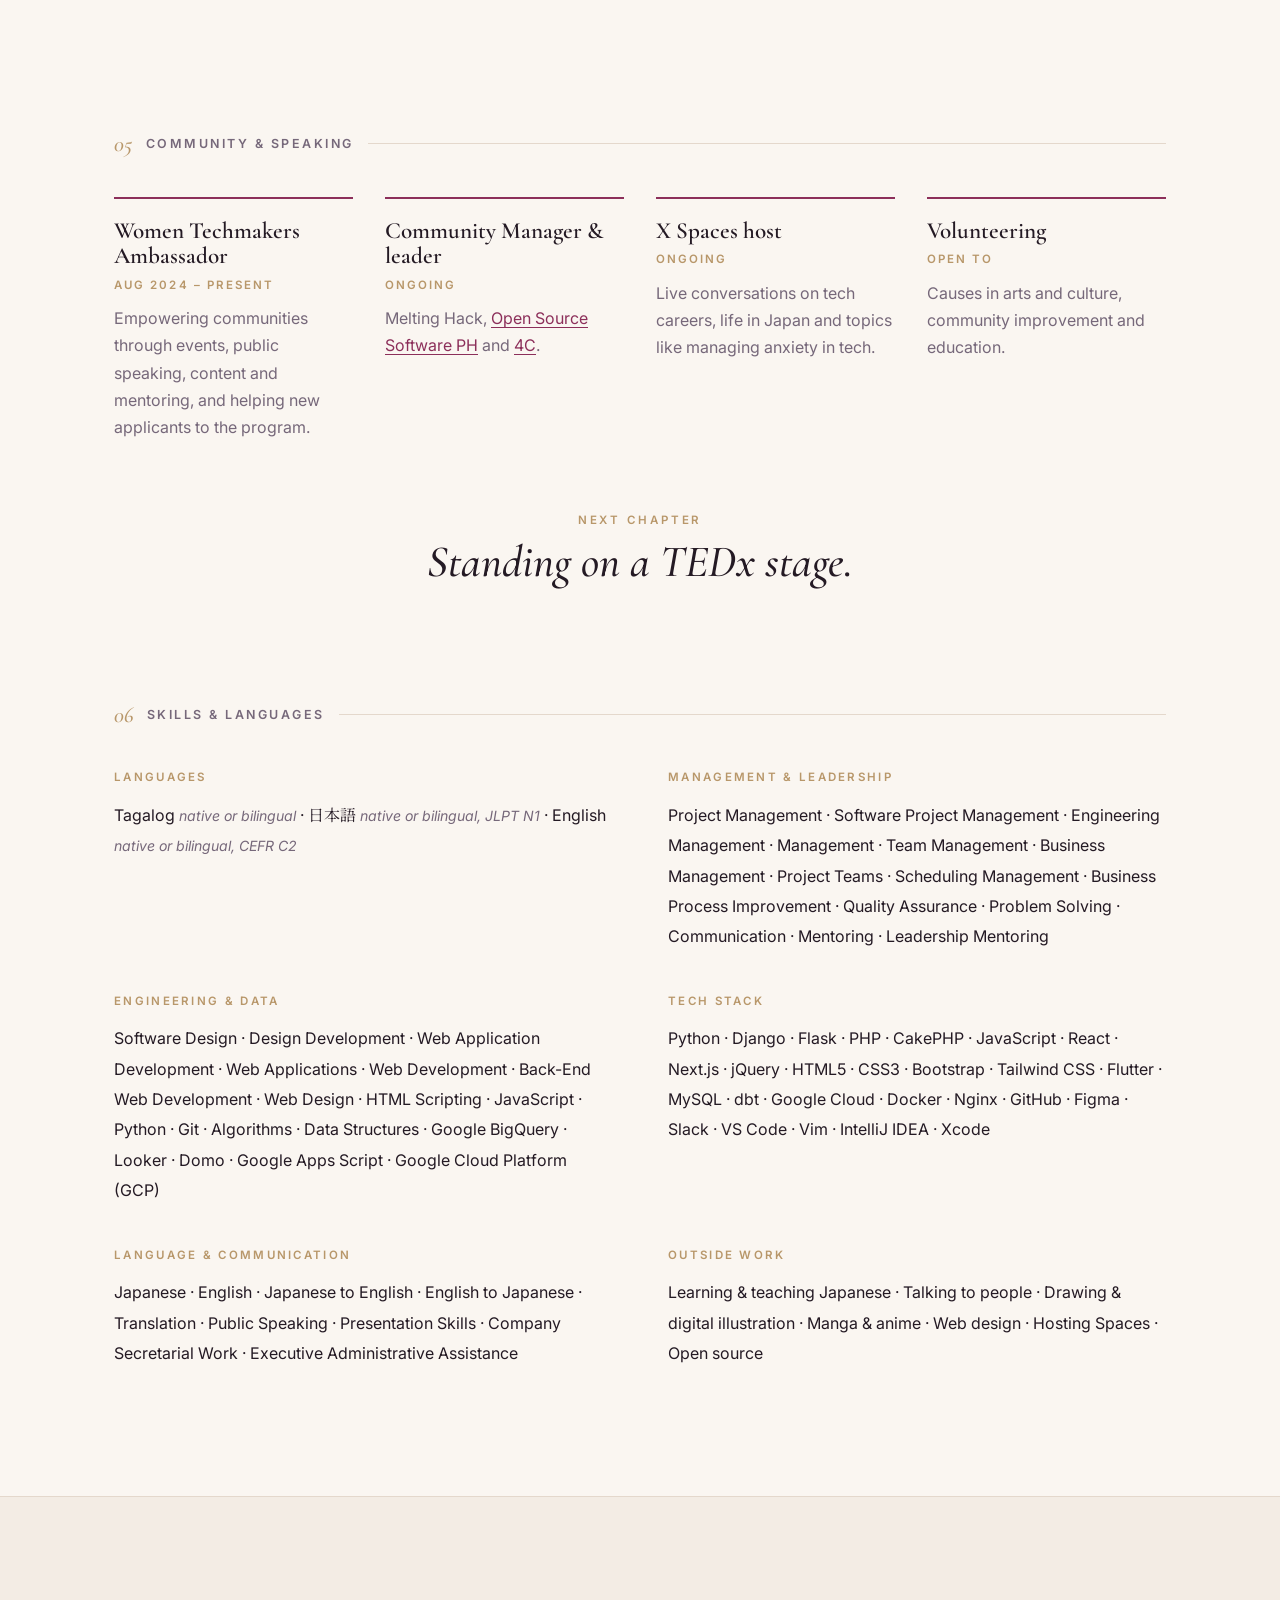
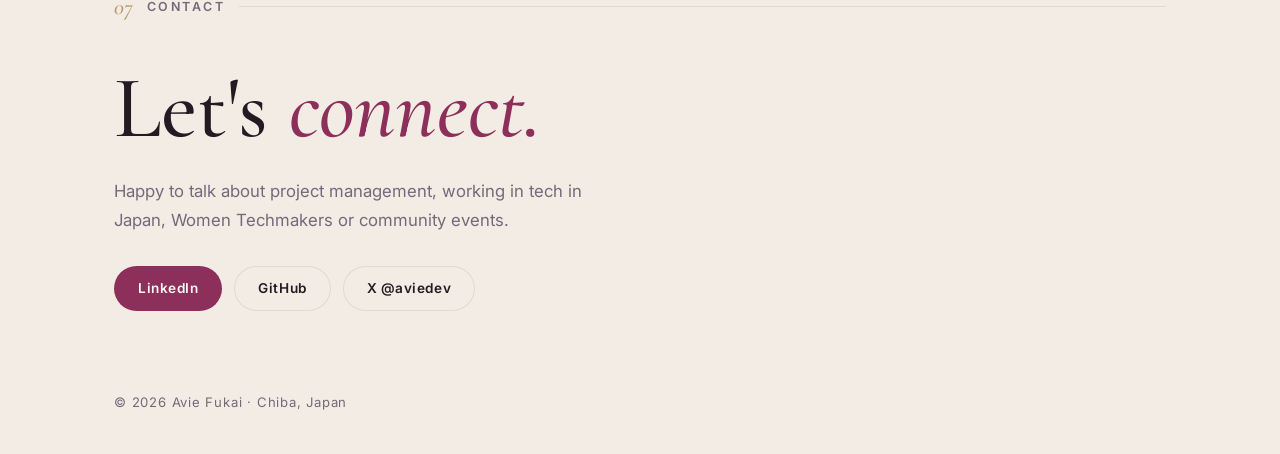
==== commit a7a5d7f7: "Redesign the page with an editorial look and my portrait" ====
--- a/index.html
+++ b/index.html
@@ -5,121 +5,161 @@
   <meta name="viewport" content="width=device-width, initial-scale=1">
   <title>Avie Fukai</title>
   <meta name="description" content="Jonavil (Avie) Fukai — Project Manager, PMP, Women Techmakers Ambassador and community builder based in Chiba, Japan.">
+  <meta property="og:title" content="Avie Fukai — Project Manager in Japan">
+  <meta property="og:description" content="Project Manager at FPT Japan · PMP · Women Techmakers Ambassador · Public speaker · Community manager.">
+  <meta property="og:image" content="avie.png">
+  <link rel="icon" href="data:image/svg+xml,<svg xmlns='http://www.w3.org/2000/svg' viewBox='0 0 100 100'><text y='.9em' font-size='90'>🌸</text></svg>">
   <link rel="preconnect" href="https://fonts.googleapis.com">
   <link rel="preconnect" href="https://fonts.gstatic.com" crossorigin>
-  <link href="https://fonts.googleapis.com/css2?family=Fraunces:opsz,wght@9..144,500;9..144,700&family=Inter:wght@400;500;600&family=Noto+Sans+JP:wght@400;500&display=swap" rel="stylesheet">
+  <link href="https://fonts.googleapis.com/css2?family=Cormorant+Garamond:ital,wght@0,500;0,600;1,500;1,600&family=Inter:wght@400;500;600&family=Noto+Serif+JP:wght@400;600&display=swap" rel="stylesheet">
   <link rel="stylesheet" href="styles.css">
 </head>
 <body>
-  <header class="hero">
+  <nav class="nav">
+    <div class="wrap nav-inner">
+      <a class="monogram" href="#top" aria-label="Back to top">A<span>F</span></a>
+      <ul class="nav-links">
+        <li><a href="#about">About</a></li>
+        <li><a href="#experience">Experience</a></li>
+        <li><a href="#projects">Projects</a></li>
+        <li><a href="#credentials">Credentials</a></li>
+        <li><a href="#community">Community</a></li>
+        <li><a href="#contact">Contact</a></li>
+      </ul>
+    </div>
+  </nav>
+
+  <header class="hero" id="top">
+    <div class="wrap hero-grid">
+      <div class="hero-text">
+        <p class="kicker">Project Manager · Chiba, Japan</p>
+        <h1>Jonavil <em>Avie</em> Fukai</h1>
+        <p class="lede">
+          I lead software projects at <strong>FPT Japan</strong>, bridging people, languages and
+          cultures so teams build the right thing together. PMP, Women Techmakers Ambassador,
+          public speaker and community manager. I share about tech, Japan and art.
+        </p>
+        <p class="meta">She/Her · Speaks Tagalog, <span lang="ja">日本語</span> &amp; English</p>
+        <div class="links">
+          <a class="button" href="https://www.linkedin.com/in/jfukai/" target="_blank" rel="noopener">LinkedIn</a>
+          <a class="button ghost" href="https://github.com/avie-dev" target="_blank" rel="noopener">GitHub</a>
+          <a class="button ghost" href="https://x.com/aviedev" target="_blank" rel="noopener">X @aviedev</a>
+        </div>
+      </div>
+      <figure class="portrait">
+        <div class="arch"><img src="avie.png" alt="Portrait of Avie Fukai" width="400" height="400"></div>
+        <figcaption lang="ja">こんにちは 🌸</figcaption>
+        <span class="vertical" lang="ja" aria-hidden="true">プロジェクトマネージャー</span>
+      </figure>
+    </div>
+
     <div class="wrap">
-      <p class="eyebrow">Hello, I'm <span lang="ja">こんにちは</span> 🌸</p>
-      <h1>Jonavil <span class="nick">(Avie)</span> Fukai</h1>
-      <p class="pronouns">She/Her · Chiba, Japan · Speaks Tagalog, <span lang="ja">日本語</span> &amp; English</p>
-      <p class="lede">
-        Project Manager at <strong>FPT Japan</strong>, PMP, Women Techmakers Ambassador,
-        public speaker and community manager. I share about tech, Japan and art.
-      </p>
-      <ul class="tags">
-        <li>Project Manager</li>
-        <li>PMP®</li>
-        <li>WTM Ambassador</li>
-        <li>Public Speaker</li>
-        <li>Melting Hack / OSSPH</li>
-        <li>X Spaces Host</li>
-      </ul>
-      <div class="links">
-        <a class="button" href="https://www.linkedin.com/in/jfukai/" target="_blank" rel="noopener">LinkedIn →</a>
-        <a class="button ghost" href="https://github.com/avie-dev" target="_blank" rel="noopener">GitHub</a>
-        <a class="button ghost" href="https://x.com/aviedev" target="_blank" rel="noopener">X @aviedev</a>
-      </div>
+      <dl class="stats">
+        <div><dt>12+</dt><dd>years in software engineering &amp; management</dd></div>
+        <div><dt>16</dt><dd>licenses &amp; certifications, including PMP®</dd></div>
+        <div><dt>3</dt><dd>languages, all native or bilingual</dd></div>
+        <div><dt>7</dt><dd>honors &amp; awards</dd></div>
+      </dl>
     </div>
   </header>
 
-  <main class="wrap">
-    <section id="about">
-      <h2>About me</h2>
-      <p>
-        I have more than 12 years of experience in software engineering and management.
-        Today I'm a Project Manager at FPT Japan, where I draw on management, team
-        management and business management to keep teams working together and projects delivered.
-      </p>
-      <p>
-        Before that, I supported cross-functional teams as a Bridge Software Engineer and
-        Developer Advocate at YNS, helping technical teams and clients understand each other.
-        I care about innovation and teamwork, and about aligning organizational goals with
-        member wellbeing and client satisfaction.
-      </p>
-      <p>
-        In short: I'm a Filipino technical PM working in Japan, with 8 years as a back-end, BI and
-        data engineer and 3 years in offshore management. Right now I'm also studying system design
-        and digital illustration.
-      </p>
-      <blockquote>
-        “The role isn't defined by the languages you speak. It's defined by the clarity you create.”
-        <cite>— on being a Bridge Software Engineer</cite>
-      </blockquote>
-    </section>
-
-    <section id="experience">
-      <h2>Experience</h2>
+  <main>
+    <section id="about" class="wrap section">
+      <p class="label"><span>01</span> About</p>
+      <div class="about-grid">
+        <blockquote class="pull">
+          “The role isn't defined by the languages you speak. It's defined by the clarity you create.”
+          <cite>On being a Bridge Software Engineer</cite>
+        </blockquote>
+        <div class="prose">
+          <p>
+            I have more than 12 years of experience in software engineering and management.
+            Today I'm a Project Manager at FPT Japan, where I draw on management, team
+            management and business management to keep teams working together and projects delivered.
+          </p>
+          <p>
+            Before that, I supported cross-functional teams as a Bridge Software Engineer and
+            Developer Advocate at YNS, helping technical teams and clients understand each other.
+            I care about innovation and teamwork, and about aligning organizational goals with
+            member wellbeing and client satisfaction.
+          </p>
+          <p>
+            In short: I'm a Filipino technical PM working in Japan, with 8 years as a back-end, BI and
+            data engineer and 3 years in offshore management. Right now I'm also studying system design
+            and digital illustration.
+          </p>
+        </div>
+      </div>
+    </section>
+
+    <section id="experience" class="wrap section">
+      <p class="label"><span>02</span> Experience</p>
       <ol class="timeline">
         <li>
-          <p class="when">2026 — Present</p>
-          <h3>FPT Japan</h3>
-          <p class="role"><strong>Project Manager</strong> · May 2026 – Present</p>
-          <p class="role"><strong>Business Analyst | Technical Lead</strong> · Jan 2026 – May 2026</p>
+          <p class="years">2026 — Now</p>
+          <div>
+            <h3>FPT Japan</h3>
+            <p class="role">Project Manager <span>May 2026 – Present</span></p>
+            <p class="role">Business Analyst | Technical Lead <span>Jan 2026 – May 2026</span></p>
+          </div>
         </li>
         <li>
-          <p class="when">2022 — 2026</p>
-          <h3>株式会社YNS <span class="muted">· Tokyo, hybrid</span></h3>
-          <p class="role"><strong>Bridge Software Engineer &amp; Developer Advocate</strong> · Mar 2023 – Jan 2026</p>
-          <p class="role"><strong>Bridge Software Engineer</strong> · Aug 2022 – Mar 2023</p>
-          <p class="detail">Software design, Japanese ↔ English, scheduling, mentoring and software project management.</p>
+          <p class="years">2022 — 2026</p>
+          <div>
+            <h3><span lang="ja">株式会社</span>YNS <small>Tokyo · Hybrid</small></h3>
+            <p class="role">Bridge Software Engineer &amp; Developer Advocate <span>Mar 2023 – Jan 2026</span></p>
+            <p class="role">Bridge Software Engineer <span>Aug 2022 – Mar 2023</span></p>
+            <p class="detail">Software design, Japanese ↔ English, scheduling, mentoring and software project management.</p>
+          </div>
         </li>
         <li>
-          <p class="when">2014 — 2022</p>
-          <h3>KLab Inc. <span class="muted">· Roppongi, Tokyo</span></h3>
-          <p class="role"><strong>Systems and Data Engineer</strong> · Apr 2014 – Sep 2022</p>
-          <p class="detail">Back end, Python, BigQuery and BI tools such as Domo and Looker; web application development.</p>
+          <p class="years">2014 — 2022</p>
+          <div>
+            <h3>KLab Inc. <small>Roppongi, Tokyo</small></h3>
+            <p class="role">Systems and Data Engineer <span>Apr 2014 – Sep 2022</span></p>
+            <p class="detail">Back end, Python, BigQuery and BI tools such as Domo and Looker; web application development.</p>
+          </div>
         </li>
         <li>
-          <p class="when">2008 — 2010</p>
-          <h3>Japan School of Advance Technology</h3>
-          <p class="role"><strong><span lang="ja">教師</span> (Teacher)</strong> · Jun 2008 – Apr 2010</p>
-          <p class="detail">Presentation skills and Japanese.</p>
+          <p class="years">2008 — 2010</p>
+          <div>
+            <h3>Japan School of Advance Technology</h3>
+            <p class="role"><span lang="ja">教師</span> · Teacher <span>Jun 2008 – Apr 2010</span></p>
+            <p class="detail">Presentation skills and Japanese.</p>
+          </div>
         </li>
       </ol>
     </section>
 
-    <section id="projects">
-      <h2>Projects</h2>
-      <div class="cards">
-        <article class="card highlight">
+    <section id="projects" class="wrap section">
+      <p class="label"><span>03</span> Projects</p>
+      <div class="projects">
+        <article class="project featured">
+          <p class="tag">Featured · ★ 37</p>
           <h3><a href="https://github.com/avie-dev/spaceslounge" target="_blank" rel="noopener">Spaces Lounge</a></h3>
           <p>A lounge for Twitter/X Spaces hosts and speakers: find upcoming Spaces, filter by topic, and help hosts find speakers.</p>
-          <p class="stack">Next.js · Tailwind CSS · Figma · ★ 37</p>
-          <p><a href="https://spaceslounge.vercel.app" target="_blank" rel="noopener">spaceslounge.vercel.app →</a></p>
-        </article>
-        <article class="card">
+          <p class="stack">Next.js · Tailwind CSS · Figma</p>
+          <a class="more" href="https://spaceslounge.vercel.app" target="_blank" rel="noopener">Visit spaceslounge.vercel.app →</a>
+        </article>
+        <article class="project">
           <h3><a href="https://github.com/avie-dev/ap-exam-vocabulary-guide" target="_blank" rel="noopener">AP Exam Vocabulary Guide</a></h3>
           <p>English study guides for Japan's Applied Information Technology Engineer exam (<span lang="ja">応用情報技術者試験</span>), for non-native speakers in Japanese IT.</p>
           <p class="stack">Markdown · HTML</p>
         </article>
-        <article class="card">
+        <article class="project">
           <h3><a href="https://github.com/avie-dev/jap-training-beginner" target="_blank" rel="noopener">Japanese Training for Beginners</a></h3>
           <p>A Japanese language training app for beginners.</p>
           <p class="stack">Flutter · Dart</p>
         </article>
-        <article class="card">
+        <article class="project">
           <h3><a href="https://github.com/avie-dev/hiragana_worksheet" target="_blank" rel="noopener">Hiragana Worksheet</a></h3>
           <p>Hiragana practice worksheets for Japanese learners.</p>
         </article>
-        <article class="card">
-          <h3><a href="https://github.com/avie-dev/twitter_space_schedule_picker" target="_blank" rel="noopener">Twitter Space Schedule Picker</a></h3>
+        <article class="project">
+          <h3><a href="https://github.com/avie-dev/twitter_space_schedule_picker" target="_blank" rel="noopener">Space Schedule Picker</a></h3>
           <p>Picks up the scheduled Spaces from the accounts you follow.</p>
         </article>
-        <article class="card">
+        <article class="project">
           <h3><a href="https://github.com/avie-dev/blueGarden" target="_blank" rel="noopener">Blue Garden</a></h3>
           <p>A sample reservation system.</p>
           <p class="stack">PHP</p>
@@ -127,255 +167,149 @@
       </div>
     </section>
 
-    <section id="certifications">
-      <h2>Licenses &amp; certifications</h2>
-      <h3 class="group">Project management</h3>
-      <div class="cards">
-        <article class="card highlight">
-          <h3>Project Management Professional (PMP)®</h3>
-          <p>Project Management Institute · May 2026 (valid to May 2029)</p>
-          <p class="note">Passed with <em>Above Target</em> in all domains.</p>
-        </article>
-        <article class="card">
-          <h3>Google Project Management Professional Certificate (v.3)</h3>
-          <p>Google · Mar 2026</p>
-          <p class="note">Courses: Foundations of Project Management · Project Initiation · Project Planning · Project Execution · Agile Project Management · Capstone: Applying Project Management in the Real World (Dec 2025 – Feb 2026).</p>
-        </article>
-        <article class="card">
-          <h3>Business Management</h3>
-          <p><span lang="ja">日本生活環境支援協会</span> (JLESA) · Apr 2024</p>
-        </article>
-        <article class="card">
-          <h3>Project Management Foundations: Quality</h3>
-          <p>LinkedIn · May 2022</p>
-        </article>
-      </div>
-
-      <h3 class="group">Tech &amp; data</h3>
-      <div class="cards">
-        <article class="card">
-          <h3><span lang="ja">Python 3 エンジニア認定データ分析試験</span></h3>
-          <p>Python 3 Engineer Certification — Data Analysis · Jan 2022</p>
-        </article>
-        <article class="card">
-          <h3><span lang="ja">Python 3 エンジニア認定基礎試験</span></h3>
-          <p>Python 3 Engineer Certification — Basic · Dec 2021</p>
-        </article>
-        <article class="card">
-          <h3>Google Tech Elevate Japan</h3>
-          <p>Google · Certificate of Completion · Dec 2020</p>
-          <p class="note">Google Cloud Platform, algorithms and data structures.</p>
-        </article>
-      </div>
-
-      <h3 class="group">Language &amp; business</h3>
-      <div class="cards">
-        <article class="card">
-          <h3>Japanese Language Proficiency Test N1</h3>
-          <p>The Japan Foundation · Dec 2011</p>
-        </article>
-        <article class="card">
-          <h3>EF SET 79 — Proficient (CEFR C2)</h3>
-          <p>EF · Jan 2016</p>
-        </article>
-        <article class="card">
-          <h3><span lang="ja">秘書技能検定</span></h3>
-          <p>Secretarial Skill Proficiency Test · <span lang="ja">実務技能検定協会</span> · Jan 2013</p>
-        </article>
-      </div>
-    </section>
-
-    <section id="education">
-      <h2>Education</h2>
-      <ul class="plain">
-        <li>
-          <h3>Arts College Yokohama <span class="muted" lang="ja">アーツカレッジヨコハマ</span></h3>
-          <p>Information Technology System Processing (<span lang="ja">情報処理学科 システム開発</span>) · 2012 – 2014</p>
-        </li>
-        <li>
-          <h3>Asahi International School <span class="muted" lang="ja">朝日国際学院</span></h3>
-          <p>Japanese Language (<span lang="ja">日本語</span>) · 2010 – 2012</p>
-        </li>
-        <li>
-          <h3>Japan School of Advance Technology</h3>
-          <p>2-year Diploma in Computer Systems Technology · 2006 – 2008</p>
-          <p class="muted">Artist Guild; Japan Arts, Language and Culture Club</p>
-        </li>
-      </ul>
-      <p class="muted">Course: React JS and Flux Web Development for Beginners</p>
-    </section>
-
-    <section id="honors">
-      <h2>Honors &amp; awards</h2>
-      <ul class="plain">
-        <li>
-          <h3>Great Students Award</h3>
-          <p>Arts College Yokohama · Mar 2014</p>
-        </li>
-        <li>
-          <h3><span lang="ja">神奈川県指定自動車教習所協会 安全交通デザインコンクール 優秀賞</span></h3>
-          <p>Excellence Award, Kanagawa Traffic Safety Design Contest — winning design for the Drive Safety Poster Competition · Feb 2014</p>
-        </li>
-        <li>
-          <h3><span lang="ja">第24回外国人留学生による日本語スピーチコンテスト 優勝</span></h3>
-          <p>Winner, 24th Japanese Speech Contest for International Students (<span lang="ja">神奈川県専修学校各種学校協会</span>) · Jan 2013</p>
-        </li>
-        <li>
-          <h3><span lang="ja">松戸市国際交流協会理事長賞</span></h3>
-          <p>Chairperson's Award, Matsudo International Exchange Association · Feb 2012</p>
-        </li>
-        <li>
-          <h3>Best Performance on Actual Application Designs in Computer Systems Technology</h3>
-          <p>Japan School of Advance Technology · Apr 2008</p>
-        </li>
-        <li>
-          <h3>Best Performance on Actual Applications in Japanese Communications</h3>
-          <p>Japan School of Advance Technology · Apr 2008</p>
-        </li>
-        <li>
-          <h3>Honors With Distinction</h3>
-          <p>Japan School of Advance Technology · Apr 2008</p>
-        </li>
-      </ul>
-    </section>
-
-    <section id="community">
-      <h2>Community &amp; speaking</h2>
-      <div class="cards">
-        <article class="card">
+    <section id="credentials" class="wrap section">
+      <p class="label"><span>04</span> Credentials</p>
+
+      <div class="credential-hero">
+        <p class="seal">PMP®</p>
+        <div>
+          <h3>Project Management Professional</h3>
+          <p>Project Management Institute · May 2026 – May 2029</p>
+          <p class="accent">Passed with <em>Above Target</em> in all domains.</p>
+        </div>
+      </div>
+
+      <div class="columns">
+        <div>
+          <h4 class="group">Project management</h4>
+          <ul class="rows">
+            <li><span>Google Project Management Professional Certificate (v.3)<small>Foundations · Initiation · Planning · Execution · Agile · Capstone</small></span><time>Mar 2026</time></li>
+            <li><span>Business Management<small><span lang="ja">日本生活環境支援協会</span> (JLESA)</small></span><time>Apr 2024</time></li>
+            <li><span>Project Management Foundations: Quality<small>LinkedIn</small></span><time>May 2022</time></li>
+          </ul>
+
+          <h4 class="group">Tech &amp; data</h4>
+          <ul class="rows">
+            <li><span lang="ja">Python 3 エンジニア認定データ分析試験<small lang="en">Python 3 Engineer Certification — Data Analysis</small></span><time>Jan 2022</time></li>
+            <li><span lang="ja">Python 3 エンジニア認定基礎試験<small lang="en">Python 3 Engineer Certification — Basic</small></span><time>Dec 2021</time></li>
+            <li><span>Google Tech Elevate Japan<small>GCP, algorithms &amp; data structures</small></span><time>Dec 2020</time></li>
+          </ul>
+
+          <h4 class="group">Language &amp; business</h4>
+          <ul class="rows">
+            <li><span>EF SET 79 — Proficient (CEFR C2)<small>EF</small></span><time>Jan 2016</time></li>
+            <li><span><span lang="ja">秘書技能検定</span><small>Secretarial Skill Proficiency Test</small></span><time>Jan 2013</time></li>
+            <li><span>Japanese Language Proficiency Test N1<small>The Japan Foundation</small></span><time>Dec 2011</time></li>
+          </ul>
+        </div>
+
+        <div>
+          <h4 class="group">Honors &amp; awards</h4>
+          <ul class="rows">
+            <li><span>Great Students Award<small>Arts College Yokohama</small></span><time>Mar 2014</time></li>
+            <li><span><span lang="ja">安全交通デザインコンクール 優秀賞</span><small>Excellence Award, Kanagawa Traffic Safety Design Contest — winning Drive Safety poster</small></span><time>Feb 2014</time></li>
+            <li><span><span lang="ja">外国人留学生による日本語スピーチコンテスト 優勝</span><small>Winner, 24th Japanese Speech Contest for International Students</small></span><time>Jan 2013</time></li>
+            <li><span><span lang="ja">松戸市国際交流協会理事長賞</span><small>Chairperson's Award, Matsudo International Exchange Association</small></span><time>Feb 2012</time></li>
+            <li><span>Best Performance on Actual Application Designs<small>Computer Systems Technology · JSAT</small></span><time>Apr 2008</time></li>
+            <li><span>Best Performance on Actual Applications<small>Japanese Communications · JSAT</small></span><time>Apr 2008</time></li>
+            <li><span>Honors With Distinction<small>Japan School of Advance Technology</small></span><time>Apr 2008</time></li>
+          </ul>
+
+          <h4 class="group">Education</h4>
+          <ul class="rows">
+            <li><span>Arts College Yokohama<small>Information Technology System Processing (<span lang="ja">情報処理学科 システム開発</span>)</small></span><time>2012 – 2014</time></li>
+            <li><span>Asahi International School<small>Japanese Language (<span lang="ja">日本語</span>)</small></span><time>2010 – 2012</time></li>
+            <li><span>Japan School of Advance Technology<small>Diploma in Computer Systems Technology · Artist Guild; Japan Arts, Language and Culture Club</small></span><time>2006 – 2008</time></li>
+            <li><span>React JS and Flux Web Development for Beginners<small>Course</small></span><time></time></li>
+          </ul>
+        </div>
+      </div>
+    </section>
+
+    <section id="community" class="wrap section">
+      <p class="label"><span>05</span> Community &amp; speaking</p>
+      <div class="community">
+        <article>
           <h3>Women Techmakers Ambassador</h3>
-          <p>Volunteer · Aug 2024 – Present</p>
-          <p class="note">Empowering communities through events, public speaking, content and mentoring, and helping new applicants to the program.</p>
-        </article>
-        <article class="card">
+          <p class="when">Aug 2024 – Present</p>
+          <p>Empowering communities through events, public speaking, content and mentoring, and helping new applicants to the program.</p>
+        </article>
+        <article>
           <h3>Community Manager &amp; leader</h3>
-          <p>Melting Hack, <a href="https://ossph.org/" target="_blank" rel="noopener">Open Source Software PH (OSSPH)</a> and <a href="https://www.4c.rocks/" target="_blank" rel="noopener">4C</a>.</p>
-        </article>
-        <article class="card">
+          <p class="when">Ongoing</p>
+          <p>Melting Hack, <a href="https://ossph.org/" target="_blank" rel="noopener">Open Source Software PH</a> and <a href="https://www.4c.rocks/" target="_blank" rel="noopener">4C</a>.</p>
+        </article>
+        <article>
           <h3>X Spaces host</h3>
+          <p class="when">Ongoing</p>
           <p>Live conversations on tech careers, life in Japan and topics like managing anxiety in tech.</p>
         </article>
-        <article class="card">
+        <article>
           <h3>Volunteering</h3>
-          <p>Open to causes in arts and culture, community improvement and education.</p>
-        </article>
-      </div>
-      <p class="goal">🎤 Next big goal: standing on a TEDx stage.</p>
-    </section>
-
-    <section id="languages">
-      <h2>Languages</h2>
-      <div class="cards">
-        <article class="card"><h3>Tagalog</h3><p>Native or bilingual</p></article>
-        <article class="card"><h3><span lang="ja">日本語</span> Japanese</h3><p>Native or bilingual · JLPT N1</p></article>
-        <article class="card"><h3>English</h3><p>Native or bilingual · CEFR C2</p></article>
-      </div>
-    </section>
-
-    <section id="skills">
-      <h2>Skills</h2>
-      <h3 class="group">Management &amp; leadership</h3>
-      <ul class="tags">
-        <li>Project Management</li>
-        <li>Software Project Management</li>
-        <li>Engineering Management</li>
-        <li>Management</li>
-        <li>Team Management</li>
-        <li>Business Management</li>
-        <li>Project Teams</li>
-        <li>Scheduling Management</li>
-        <li>Business Process Improvement</li>
-        <li>Quality Assurance</li>
-        <li>Problem Solving</li>
-        <li>Communication</li>
-        <li>Mentoring</li>
-        <li>Leadership Mentoring</li>
-      </ul>
-      <h3 class="group">Engineering &amp; data</h3>
-      <ul class="tags">
-        <li>Software Design</li>
-        <li>Design Development</li>
-        <li>Web Application Development</li>
-        <li>Web Applications</li>
-        <li>Web Development</li>
-        <li>Back-End Web Development</li>
-        <li>Web Design</li>
-        <li>HTML Scripting</li>
-        <li>JavaScript</li>
-        <li>Python</li>
-        <li>Git</li>
-        <li>Algorithms</li>
-        <li>Data Structures</li>
-        <li>Google BigQuery</li>
-        <li>Looker</li>
-        <li>Domo</li>
-        <li>Google Apps Script</li>
-        <li>Google Cloud Platform (GCP)</li>
-      </ul>
-      <h3 class="group">Tech stack</h3>
-      <ul class="tags">
-        <li>Python</li>
-        <li>Django</li>
-        <li>Flask</li>
-        <li>PHP</li>
-        <li>CakePHP</li>
-        <li>JavaScript</li>
-        <li>React</li>
-        <li>Next.js</li>
-        <li>jQuery</li>
-        <li>HTML5</li>
-        <li>CSS3</li>
-        <li>Bootstrap</li>
-        <li>Tailwind CSS</li>
-        <li>Flutter</li>
-        <li>MySQL</li>
-        <li>dbt</li>
-        <li>Google Cloud</li>
-        <li>Docker</li>
-        <li>Nginx</li>
-        <li>GitHub</li>
-        <li>Figma</li>
-        <li>Slack</li>
-        <li>VS Code</li>
-        <li>Vim</li>
-        <li>IntelliJ IDEA</li>
-        <li>Xcode</li>
-      </ul>
-      <h3 class="group">Language &amp; communication</h3>
-      <ul class="tags">
-        <li>Japanese</li>
-        <li>English</li>
-        <li>Japanese to English</li>
-        <li>English to Japanese</li>
-        <li>Translation</li>
-        <li>Public Speaking</li>
-        <li>Presentation Skills</li>
-        <li>Company Secretarial Work</li>
-        <li>Executive Administrative Assistance</li>
-      </ul>
-    </section>
-    <section id="hobbies">
-      <h2>Outside work</h2>
-      <ul class="tags">
-        <li>Learning &amp; teaching Japanese</li>
-        <li>Talking to people</li>
-        <li>Drawing &amp; digital illustration</li>
-        <li>Manga &amp; anime</li>
-        <li>Web design</li>
-        <li>Hosting Spaces</li>
-        <li>Open source</li>
-      </ul>
+          <p class="when">Open to</p>
+          <p>Causes in arts and culture, community improvement and education.</p>
+        </article>
+      </div>
+      <p class="goal"><span>Next chapter</span> Standing on a TEDx stage.</p>
+    </section>
+
+    <section id="skills" class="wrap section">
+      <p class="label"><span>06</span> Skills &amp; languages</p>
+      <div class="skills">
+        <div>
+          <h4 class="group">Languages</h4>
+          <p class="list">Tagalog <em>native or bilingual</em> · <span lang="ja">日本語</span> <em>native or bilingual, JLPT N1</em> · English <em>native or bilingual, CEFR C2</em></p>
+        </div>
+        <div>
+          <h4 class="group">Management &amp; leadership</h4>
+          <p class="list">Project Management · Software Project Management · Engineering Management · Management · Team Management · Business Management · Project Teams · Scheduling Management · Business Process Improvement · Quality Assurance · Problem Solving · Communication · Mentoring · Leadership Mentoring</p>
+        </div>
+        <div>
+          <h4 class="group">Engineering &amp; data</h4>
+          <p class="list">Software Design · Design Development · Web Application Development · Web Applications · Web Development · Back-End Web Development · Web Design · HTML Scripting · JavaScript · Python · Git · Algorithms · Data Structures · Google BigQuery · Looker · Domo · Google Apps Script · Google Cloud Platform (GCP)</p>
+        </div>
+        <div>
+          <h4 class="group">Tech stack</h4>
+          <p class="list">Python · Django · Flask · PHP · CakePHP · JavaScript · React · Next.js · jQuery · HTML5 · CSS3 · Bootstrap · Tailwind CSS · Flutter · MySQL · dbt · Google Cloud · Docker · Nginx · GitHub · Figma · Slack · VS Code · Vim · IntelliJ IDEA · Xcode</p>
+        </div>
+        <div>
+          <h4 class="group">Language &amp; communication</h4>
+          <p class="list">Japanese · English · Japanese to English · English to Japanese · Translation · Public Speaking · Presentation Skills · Company Secretarial Work · Executive Administrative Assistance</p>
+        </div>
+        <div>
+          <h4 class="group">Outside work</h4>
+          <p class="list">Learning &amp; teaching Japanese · Talking to people · Drawing &amp; digital illustration · Manga &amp; anime · Web design · Hosting Spaces · Open source</p>
+        </div>
+      </div>
     </section>
   </main>
 
-  <footer>
+  <footer id="contact">
     <div class="wrap">
-      <p>© <span id="year">2026</span> Avie Fukai ·
-        <a href="https://www.linkedin.com/in/jfukai/" target="_blank" rel="noopener">LinkedIn</a> ·
-        <a href="https://github.com/avie-dev" target="_blank" rel="noopener">GitHub</a> ·
-        <a href="https://x.com/aviedev" target="_blank" rel="noopener">X</a></p>
+      <p class="label"><span>07</span> Contact</p>
+      <h2>Let's <em>connect.</em></h2>
+      <p class="sub">Happy to talk about project management, working in tech in Japan, Women Techmakers or community events.</p>
+      <div class="links">
+        <a class="button" href="https://www.linkedin.com/in/jfukai/" target="_blank" rel="noopener">LinkedIn</a>
+        <a class="button ghost" href="https://github.com/avie-dev" target="_blank" rel="noopener">GitHub</a>
+        <a class="button ghost" href="https://x.com/aviedev" target="_blank" rel="noopener">X @aviedev</a>
+      </div>
+      <p class="copy">© <span id="year">2026</span> Avie Fukai · Chiba, Japan</p>
     </div>
   </footer>
-  <script>document.getElementById('year').textContent = new Date().getFullYear();</script>
+
+  <script>
+    document.getElementById('year').textContent = new Date().getFullYear();
+
+    // Fade sections in as they scroll into view; content stays visible without JS.
+    if ('IntersectionObserver' in window && !matchMedia('(prefers-reduced-motion: reduce)').matches) {
+      const targets = document.querySelectorAll('.section, .stats');
+      targets.forEach(el => el.classList.add('reveal'));
+      const io = new IntersectionObserver(entries => {
+        entries.forEach(e => { if (e.isIntersecting) { e.target.classList.add('in'); io.unobserve(e.target); } });
+      }, { threshold: 0.08 });
+      targets.forEach(el => io.observe(el));
+    }
+  </script>
 </body>
 </html>
--- a/styles.css
+++ b/styles.css
@@ -1,174 +1,348 @@
 :root {
-  --bg: #fffaf8;
-  --surface: #ffffff;
-  --text: #2b2230;
-  --muted: #7a6d80;
-  --accent: #d6457a;
-  --accent-soft: #fde4ec;
-  --border: #f1dde4;
+  --paper: #faf6f1;
+  --paper-2: #f3ece4;
+  --ink: #241a24;
+  --muted: #76687a;
+  --accent: #8c2f5a;
+  --rose: #d48aa5;
+  --gold: #b8976a;
+  --line: #e4d8cc;
+  --serif: "Cormorant Garamond", "Noto Serif JP", Georgia, serif;
+  --sans: "Inter", system-ui, sans-serif;
 }
 
 @media (prefers-color-scheme: dark) {
   :root {
-    --bg: #18131b;
-    --surface: #221b26;
-    --text: #f4ecf2;
-    --muted: #b3a5b8;
-    --accent: #f27aa5;
-    --accent-soft: #3a2230;
-    --border: #3a2e3f;
+    --paper: #141014;
+    --paper-2: #1d171d;
+    --ink: #efe7ea;
+    --muted: #a99aa4;
+    --accent: #e59ab6;
+    --rose: #b46b88;
+    --gold: #b8976a;
+    --line: #3a2f38;
   }
 }
 
 * { box-sizing: border-box; }
+html { scroll-behavior: smooth; scroll-padding-top: 72px; }
 
 body {
   margin: 0;
-  background: var(--bg);
-  color: var(--text);
-  font: 400 17px/1.65 "Inter", "Noto Sans JP", system-ui, sans-serif;
-}
-
-[lang="ja"] { font-family: "Noto Sans JP", sans-serif; }
-
-.wrap {
-  max-width: 860px;
-  margin: 0 auto;
-  padding: 0 16px;
-}
-
-h1, h2, h3 { font-family: "Fraunces", Georgia, serif; line-height: 1.2; }
-h2 { font-size: 1.8rem; margin: 0 0 1.25rem; }
-h2::after {
-  content: "";
-  display: block;
-  width: 48px;
-  height: 3px;
-  margin-top: .5rem;
-  background: var(--accent);
-  border-radius: 2px;
-}
-h3 { font-size: 1.15rem; margin: 0 0 .25rem; }
-
-a { color: var(--accent); }
-
-.muted { color: var(--muted); font-weight: 400; font-size: .9em; }
+  background: var(--paper);
+  color: var(--ink);
+  font: 400 16px/1.7 var(--sans);
+  -webkit-font-smoothing: antialiased;
+}
+
+[lang="ja"] { font-family: "Noto Serif JP", serif; }
+a { color: var(--accent); text-underline-offset: 3px; }
+em { font-style: italic; }
+
+.wrap { max-width: 1100px; margin: 0 auto; padding: 0 24px; }
+
+h1, h2, h3 { font-family: var(--serif); font-weight: 600; line-height: 1.1; margin: 0; }
+
+/* Navigation */
+.nav {
+  position: sticky;
+  top: 0;
+  z-index: 10;
+  background: color-mix(in srgb, var(--paper) 85%, transparent);
+  backdrop-filter: blur(10px);
+  border-bottom: 1px solid var(--line);
+}
+.nav-inner { display: flex; align-items: center; justify-content: space-between; height: 60px; }
+.monogram {
+  font: 600 1.6rem var(--serif);
+  color: var(--ink);
+  text-decoration: none;
+  letter-spacing: .02em;
+}
+.monogram span { color: var(--accent); font-style: italic; }
+.nav-links { display: flex; gap: 28px; list-style: none; margin: 0; padding: 0; }
+.nav-links a {
+  color: var(--muted);
+  text-decoration: none;
+  font-size: .78rem;
+  font-weight: 500;
+  letter-spacing: .14em;
+  text-transform: uppercase;
+}
+.nav-links a:hover { color: var(--accent); }
 
 /* Hero */
-.hero {
-  padding: 96px 0 72px;
-  background:
-    radial-gradient(circle at 85% 20%, var(--accent-soft) 0, transparent 45%),
-    radial-gradient(circle at 10% 90%, var(--accent-soft) 0, transparent 35%);
-  border-bottom: 1px solid var(--border);
-}
-.eyebrow { color: var(--accent); font-weight: 600; margin: 0; }
-.hero h1 { font-size: clamp(2.4rem, 7vw, 4rem); margin: .25rem 0; }
-.nick { color: var(--accent); }
-.pronouns { color: var(--muted); margin: 0 0 1rem; }
-.lede { font-size: 1.15rem; max-width: 640px; }
-
-.tags {
-  list-style: none;
-  padding: 0;
-  margin: 1.25rem 0;
-  display: flex;
-  flex-wrap: wrap;
-  gap: 8px;
-}
-.tags li {
-  padding: 4px 12px;
-  border-radius: 999px;
-  background: var(--accent-soft);
-  font-size: .9rem;
-  font-weight: 500;
-}
-
+.hero { padding: 72px 0 0; position: relative; overflow: hidden; }
+.hero-grid { display: grid; grid-template-columns: 1.35fr .9fr; gap: 56px; align-items: center; }
+.kicker {
+  margin: 0 0 18px;
+  font-size: .78rem;
+  font-weight: 600;
+  letter-spacing: .2em;
+  text-transform: uppercase;
+  color: var(--gold);
+}
+.hero h1 { font-size: clamp(3.2rem, 8vw, 6.4rem); font-weight: 500; letter-spacing: -.01em; }
+.hero h1 em { color: var(--accent); }
+.lede { font-size: 1.15rem; max-width: 560px; margin: 24px 0 12px; }
+.meta { color: var(--muted); font-size: .92rem; margin: 0 0 28px; }
+
+.links { display: flex; flex-wrap: wrap; gap: 12px; }
 .button {
   display: inline-block;
-  margin-top: .5rem;
-  padding: 10px 20px;
+  padding: 11px 24px;
   border-radius: 999px;
   background: var(--accent);
-  color: #fff;
+  color: var(--paper);
+  font-size: .85rem;
   font-weight: 600;
+  letter-spacing: .04em;
   text-decoration: none;
-}
-.button:hover { filter: brightness(1.08); }
-.links { display: flex; flex-wrap: wrap; gap: 10px; }
-.button.ghost { background: transparent; color: var(--accent); box-shadow: inset 0 0 0 2px var(--accent); }
-
-.card h3 a { color: inherit; text-decoration: none; }
-.card h3 a:hover { color: var(--accent); }
-.stack { font-size: .85rem; font-weight: 500; }
+  transition: transform .2s, background .2s, color .2s;
+}
+.button:hover { transform: translateY(-2px); }
+.button.ghost { background: transparent; color: var(--ink); box-shadow: inset 0 0 0 1px var(--line); }
+.button.ghost:hover { color: var(--accent); box-shadow: inset 0 0 0 1px var(--accent); }
+
+.portrait { position: relative; margin: 0; justify-self: center; }
+.arch {
+  width: min(340px, 72vw);
+  aspect-ratio: 4 / 5;
+  border-radius: 999px 999px 12px 12px;
+  overflow: hidden;
+  box-shadow: 0 30px 60px -30px rgba(60, 20, 40, .45);
+  outline: 1px solid var(--gold);
+  outline-offset: 10px;
+}
+.arch img { width: 100%; height: 100%; object-fit: cover; display: block; }
+.portrait figcaption {
+  position: absolute;
+  bottom: -14px;
+  left: -18px;
+  padding: 8px 16px;
+  background: var(--paper);
+  border: 1px solid var(--line);
+  border-radius: 999px;
+  font-size: .9rem;
+}
+.vertical {
+  position: absolute;
+  top: 24px;
+  right: -44px;
+  writing-mode: vertical-rl;
+  font-size: .8rem;
+  letter-spacing: .35em;
+  color: var(--gold);
+}
+
+.stats {
+  display: grid;
+  grid-template-columns: repeat(4, 1fr);
+  margin: 88px 0 0;
+  border-top: 1px solid var(--line);
+  border-bottom: 1px solid var(--line);
+}
+.stats div { padding: 28px 24px; border-left: 1px solid var(--line); }
+.stats div:first-child { border-left: 0; padding-left: 0; }
+.stats dt { font: 500 3rem/1 var(--serif); color: var(--accent); }
+.stats dd { margin: 8px 0 0; color: var(--muted); font-size: .88rem; }
 
 /* Sections */
-main section { padding: 56px 0 8px; }
-
-blockquote {
-  margin: 1.5rem 0 0;
-  padding: 1rem 1.25rem;
-  border-left: 4px solid var(--accent);
-  background: var(--surface);
-  border-radius: 0 12px 12px 0;
-  font-family: "Fraunces", Georgia, serif;
-  font-size: 1.15rem;
-}
-cite { display: block; margin-top: .5rem; font: 400 .9rem "Inter", sans-serif; color: var(--muted); }
+.section { padding: 112px 24px 0; }
+.label {
+  display: flex;
+  align-items: center;
+  gap: 14px;
+  margin: 0 0 40px;
+  font-size: .78rem;
+  font-weight: 600;
+  letter-spacing: .2em;
+  text-transform: uppercase;
+  color: var(--muted);
+}
+.label span { font: italic 500 1.4rem var(--serif); letter-spacing: 0; color: var(--gold); }
+.label::after { content: ""; flex: 1; height: 1px; background: var(--line); }
+
+h4.group {
+  margin: 0 0 12px;
+  font-size: .72rem;
+  font-weight: 600;
+  letter-spacing: .2em;
+  text-transform: uppercase;
+  color: var(--gold);
+}
+
+/* About */
+.about-grid { display: grid; grid-template-columns: 1fr 1.2fr; gap: 64px; align-items: start; }
+.pull {
+  margin: 0;
+  font: italic 500 clamp(1.8rem, 3.4vw, 2.6rem)/1.2 var(--serif);
+  color: var(--ink);
+  padding-left: 28px;
+  border-left: 1px solid var(--gold);
+}
+.pull cite {
+  display: block;
+  margin-top: 20px;
+  font: normal 600 .72rem var(--sans);
+  letter-spacing: .2em;
+  text-transform: uppercase;
+  color: var(--muted);
+}
+.prose p { margin: 0 0 1.2em; font-size: 1.05rem; }
+.prose p:first-child::first-letter {
+  float: left;
+  font: 600 4.2rem/.8 var(--serif);
+  padding: 6px 10px 0 0;
+  color: var(--accent);
+}
 
 /* Timeline */
-.timeline { list-style: none; padding: 0; margin: 0; border-left: 2px solid var(--border); }
-.timeline li { position: relative; padding: 0 0 2rem 1.5rem; }
-.timeline li::before {
-  content: "";
-  position: absolute;
-  left: -7px;
-  top: 6px;
-  width: 12px;
-  height: 12px;
+.timeline { list-style: none; margin: 0; padding: 0; }
+.timeline li {
+  display: grid;
+  grid-template-columns: 200px 1fr;
+  gap: 32px;
+  padding: 32px 0;
+  border-top: 1px solid var(--line);
+}
+.timeline li:last-child { border-bottom: 1px solid var(--line); }
+.years { margin: 0; font: italic 500 1.5rem var(--serif); color: var(--accent); }
+.timeline h3 { font-size: 1.9rem; margin-bottom: 10px; }
+.timeline h3 small { font: 400 .85rem var(--sans); color: var(--muted); margin-left: 8px; }
+.role { margin: 4px 0; font-weight: 500; }
+.role span { color: var(--muted); font-weight: 400; font-size: .9rem; margin-left: 10px; }
+.detail { margin: 10px 0 0; color: var(--muted); }
+
+/* Projects */
+.projects { display: grid; grid-template-columns: repeat(3, 1fr); gap: 1px; background: var(--line); border: 1px solid var(--line); }
+.project { background: var(--paper); padding: 32px; transition: background .25s; }
+.project:hover { background: var(--paper-2); }
+.project h3 { font-size: 1.6rem; margin-bottom: 10px; }
+.project h3 a { color: var(--ink); text-decoration: none; }
+.project h3 a:hover { color: var(--accent); }
+.project p { margin: 0 0 10px; color: var(--muted); }
+.project .stack { font-size: .8rem; letter-spacing: .06em; color: var(--gold); margin: 0; }
+.project.featured {
+  grid-column: span 2;
+  grid-row: span 2;
+  display: flex;
+  flex-direction: column;
+  justify-content: center;
+  padding: 48px;
+  background: var(--paper-2);
+}
+.project.featured h3 { font-size: 2.4rem; }
+.project.featured p { font-size: 1.05rem; max-width: 520px; }
+.tag { font-size: .72rem !important; font-weight: 600; letter-spacing: .2em; text-transform: uppercase; color: var(--accent) !important; }
+.more { display: inline-block; margin-top: 14px; font-weight: 600; font-size: .9rem; text-decoration: none; }
+
+/* Credentials */
+.credential-hero {
+  display: flex;
+  align-items: center;
+  gap: 32px;
+  padding: 32px;
+  margin-bottom: 56px;
+  border: 1px solid var(--gold);
+  background: var(--paper-2);
+}
+.seal {
+  flex: none;
+  display: grid;
+  place-items: center;
+  width: 108px;
+  height: 108px;
+  margin: 0;
   border-radius: 50%;
-  background: var(--accent);
-  box-shadow: 0 0 0 4px var(--bg);
-}
-.when { margin: 0; color: var(--accent); font-weight: 600; font-size: .85rem; letter-spacing: .04em; }
-.role { margin: .15rem 0; }
-.detail { margin: .4rem 0 0; color: var(--muted); }
-
-/* Cards */
-.cards {
-  display: grid;
-  grid-template-columns: repeat(auto-fit, minmax(240px, 1fr));
-  gap: 16px;
-}
-.card {
-  padding: 1.25rem;
-  background: var(--surface);
-  border: 1px solid var(--border);
-  border-radius: 16px;
-}
-.card p { margin: .25rem 0 0; color: var(--muted); }
-.card.highlight { border-color: var(--accent); }
-.note { font-size: .92rem; }
-
-.plain { list-style: none; padding: 0; margin: 0; }
-.plain li { padding-bottom: 1.25rem; }
-.plain p { margin: .15rem 0; }
-
-.goal { margin-top: 1.5rem; font-weight: 600; }
-
-h3.group {
-  margin: 2rem 0 .75rem;
-  font: 600 .85rem "Inter", sans-serif;
-  letter-spacing: .06em;
-  text-transform: uppercase;
-  color: var(--muted);
-}
-h2 + h3.group { margin-top: 0; }
-
+  border: 1px solid var(--gold);
+  outline: 1px solid var(--gold);
+  outline-offset: 4px;
+  font: 600 1.7rem var(--serif);
+  color: var(--accent);
+}
+.credential-hero h3 { font-size: 2rem; }
+.credential-hero p { margin: 6px 0 0; color: var(--muted); }
+.credential-hero .accent { color: var(--accent); font-weight: 500; }
+
+.columns { display: grid; grid-template-columns: 1fr 1fr; gap: 56px; }
+.rows { list-style: none; margin: 0 0 40px; padding: 0; }
+.rows li {
+  display: flex;
+  justify-content: space-between;
+  gap: 20px;
+  padding: 14px 0;
+  border-top: 1px solid var(--line);
+  font-weight: 500;
+}
+.rows li:last-child { border-bottom: 1px solid var(--line); }
+.rows small { display: block; font-weight: 400; color: var(--muted); font-size: .85rem; margin-top: 2px; font-family: var(--sans); }
+.rows time { flex: none; color: var(--gold); font: italic 500 1.05rem var(--serif); white-space: nowrap; }
+
+/* Community */
+.community { display: grid; grid-template-columns: repeat(4, 1fr); gap: 32px; }
+.community article { border-top: 2px solid var(--accent); padding-top: 20px; }
+.community h3 { font-size: 1.45rem; }
+.community .when { margin: 6px 0 10px; font-size: .72rem; font-weight: 600; letter-spacing: .18em; text-transform: uppercase; color: var(--gold); }
+.community p { margin: 0; color: var(--muted); }
+.goal {
+  margin: 72px 0 0;
+  text-align: center;
+  font: italic 500 clamp(1.8rem, 4vw, 2.8rem) var(--serif);
+}
+.goal span {
+  display: block;
+  margin-bottom: 8px;
+  font: normal 600 .72rem var(--sans);
+  letter-spacing: .25em;
+  text-transform: uppercase;
+  color: var(--gold);
+}
+
+/* Skills */
+.skills { display: grid; grid-template-columns: 1fr 1fr; gap: 40px 56px; }
+.list { margin: 0; line-height: 1.9; }
+.list em { color: var(--muted); font-size: .88rem; }
+
+/* Footer / contact */
 footer {
-  margin-top: 64px;
-  padding: 24px 0;
-  border-top: 1px solid var(--border);
-  color: var(--muted);
-  font-size: .9rem;
-}
+  margin-top: 128px;
+  padding: 96px 0 40px;
+  background: var(--paper-2);
+  border-top: 1px solid var(--line);
+}
+footer h2 { font-size: clamp(3rem, 8vw, 5.5rem); font-weight: 500; }
+footer h2 em { color: var(--accent); }
+footer .sub { max-width: 520px; color: var(--muted); margin: 20px 0 32px; font-size: 1.05rem; }
+.copy { margin: 80px 0 0; color: var(--muted); font-size: .82rem; letter-spacing: .06em; }
+
+/* Scroll reveal (added by script only) */
+.reveal { opacity: 0; transform: translateY(24px); transition: opacity .8s ease, transform .8s ease; }
+.reveal.in { opacity: 1; transform: none; }
+
+/* Responsive */
+@media (max-width: 900px) {
+  .nav-links { display: none; }
+  .hero { padding-top: 48px; }
+  .hero-grid, .about-grid, .columns, .skills { grid-template-columns: 1fr; gap: 48px; }
+  .portrait { order: -1; }
+  .vertical { right: -32px; }
+  .stats { grid-template-columns: 1fr 1fr; margin-top: 64px; }
+  .stats div { padding: 20px 16px; }
+  .stats div:nth-child(3) { border-left: 0; padding-left: 0; }
+  .stats div:nth-child(n+3) { border-top: 1px solid var(--line); }
+  .section { padding-top: 80px; }
+  .timeline li { grid-template-columns: 1fr; gap: 8px; }
+  .projects { grid-template-columns: 1fr; }
+  .project.featured { grid-column: auto; grid-row: auto; padding: 32px; }
+  .community { grid-template-columns: 1fr 1fr; }
+}
+
+@media (max-width: 560px) {
+  .wrap, .section { padding-left: 16px; padding-right: 16px; }
+  .community { grid-template-columns: 1fr; }
+  .credential-hero { flex-direction: column; align-items: flex-start; padding: 24px; }
+  .role span { display: block; margin-left: 0; }
+  .rows li { flex-direction: column; gap: 4px; }
+  .vertical { display: none; }
+}
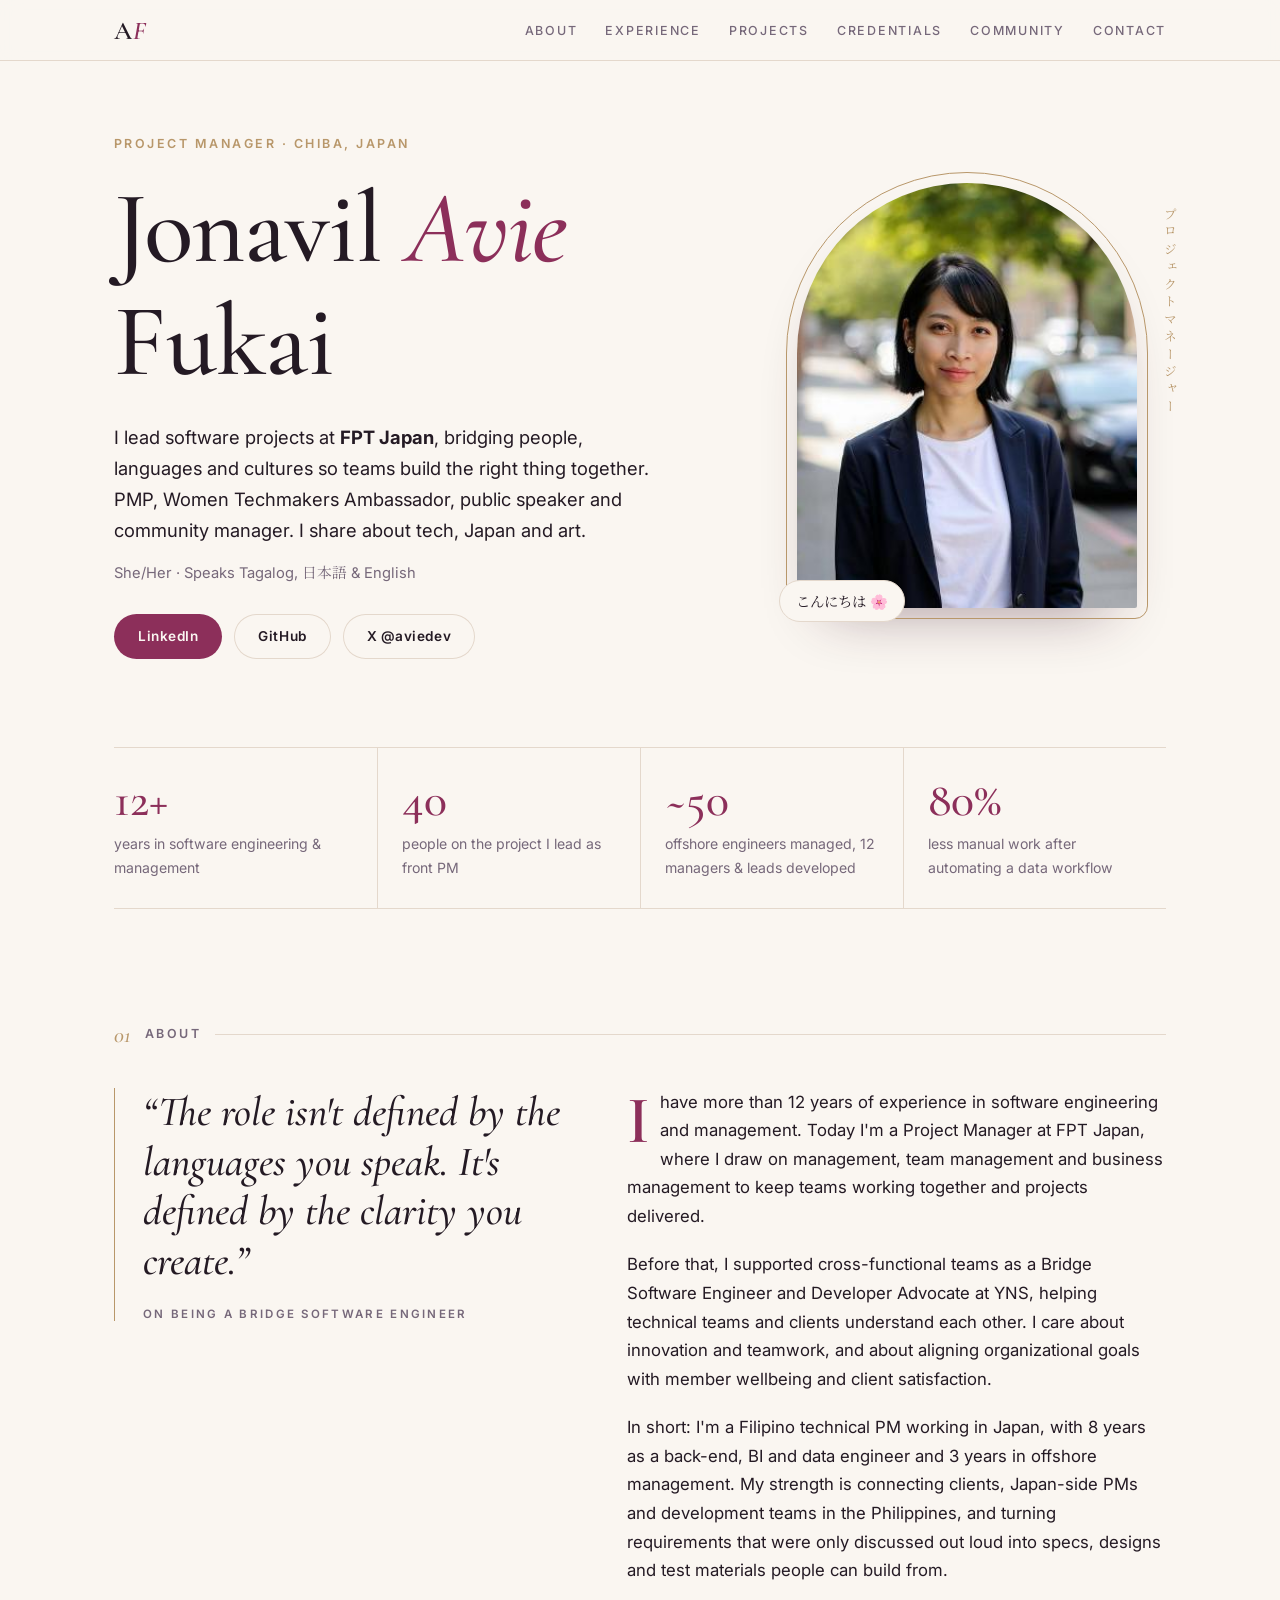
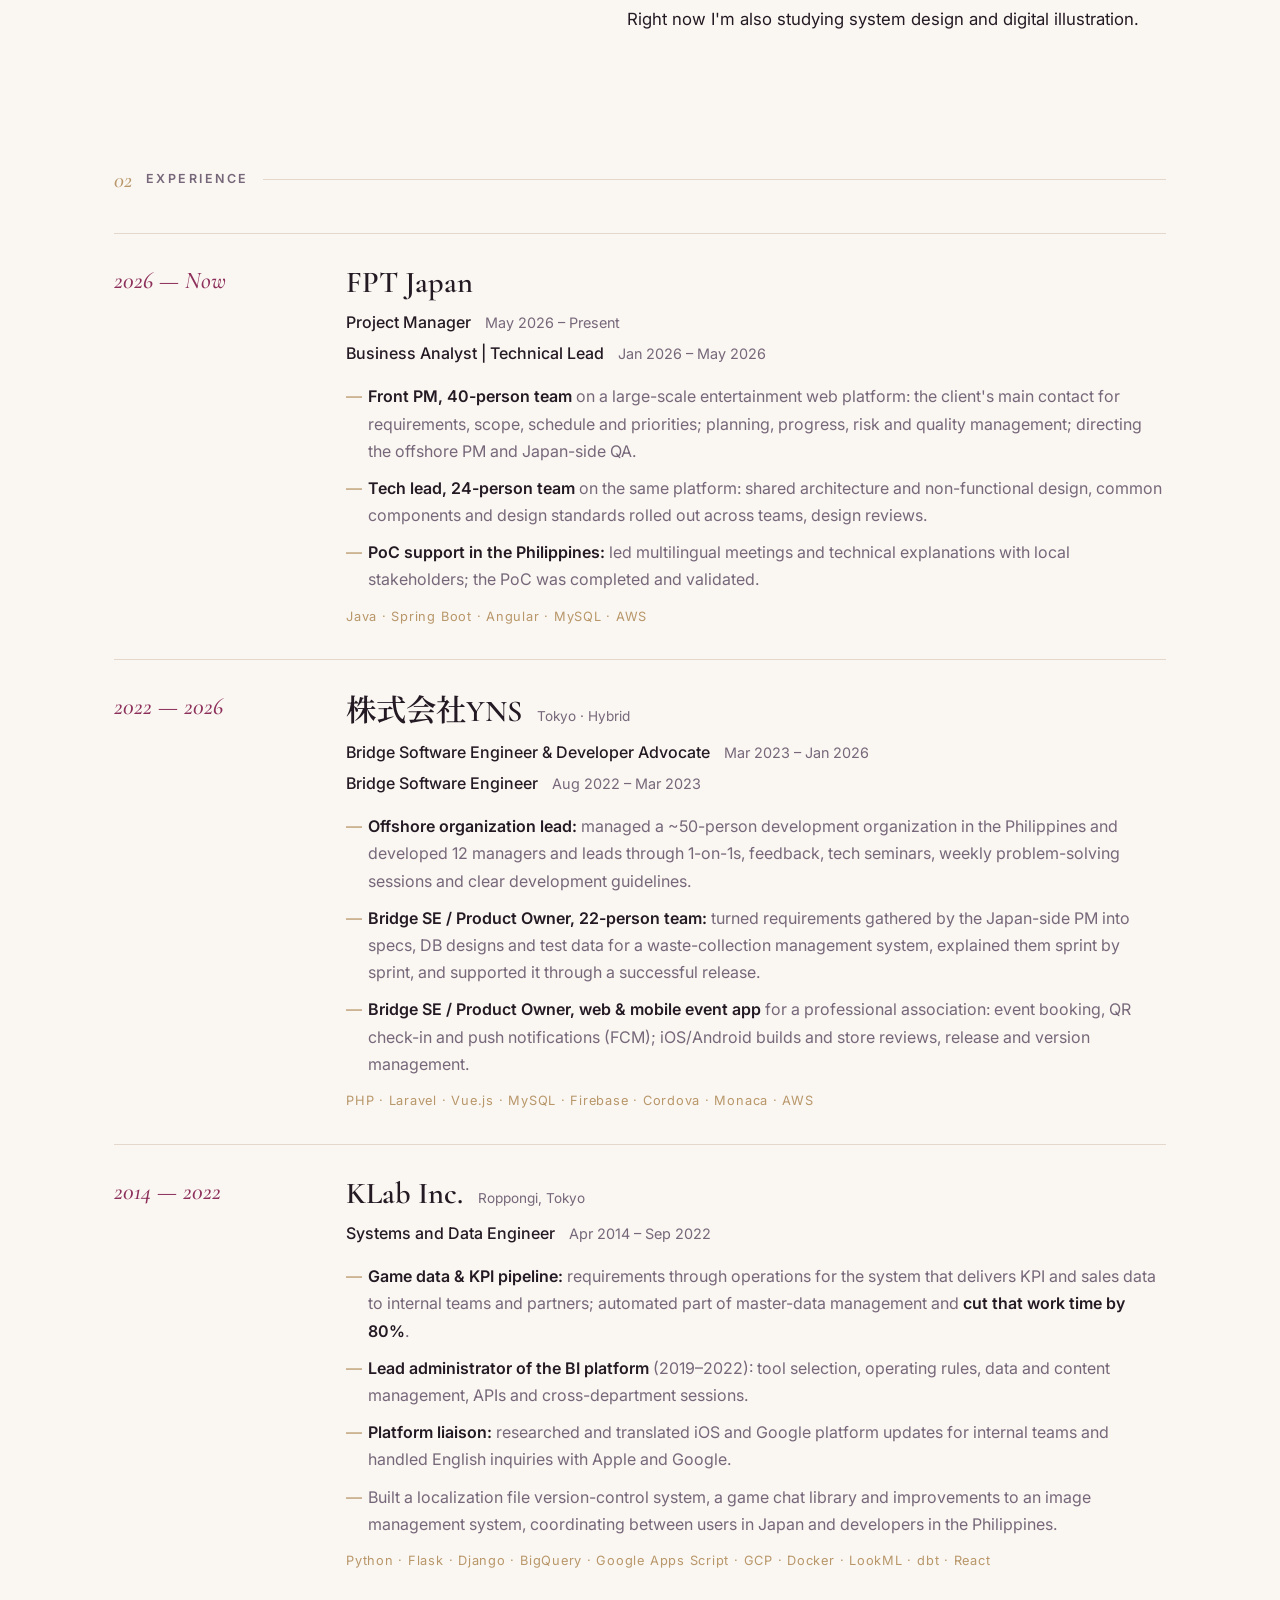
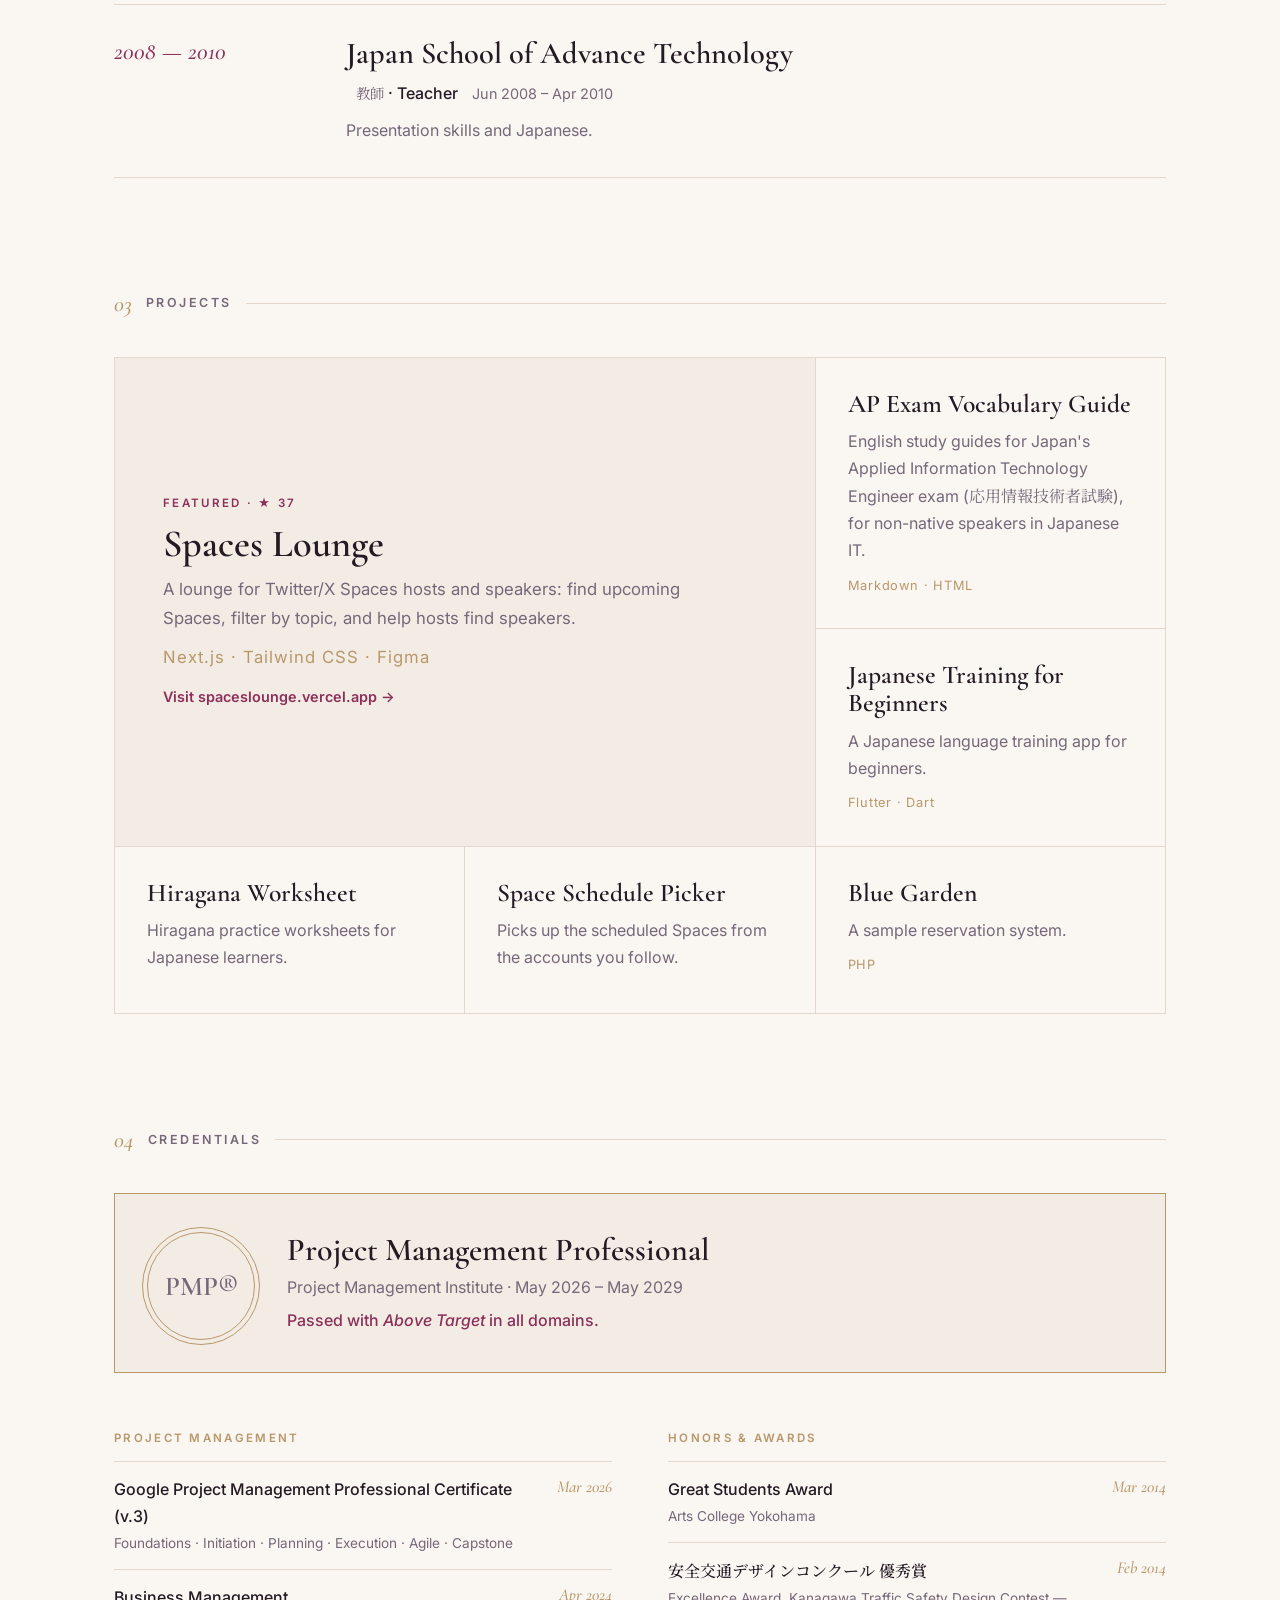
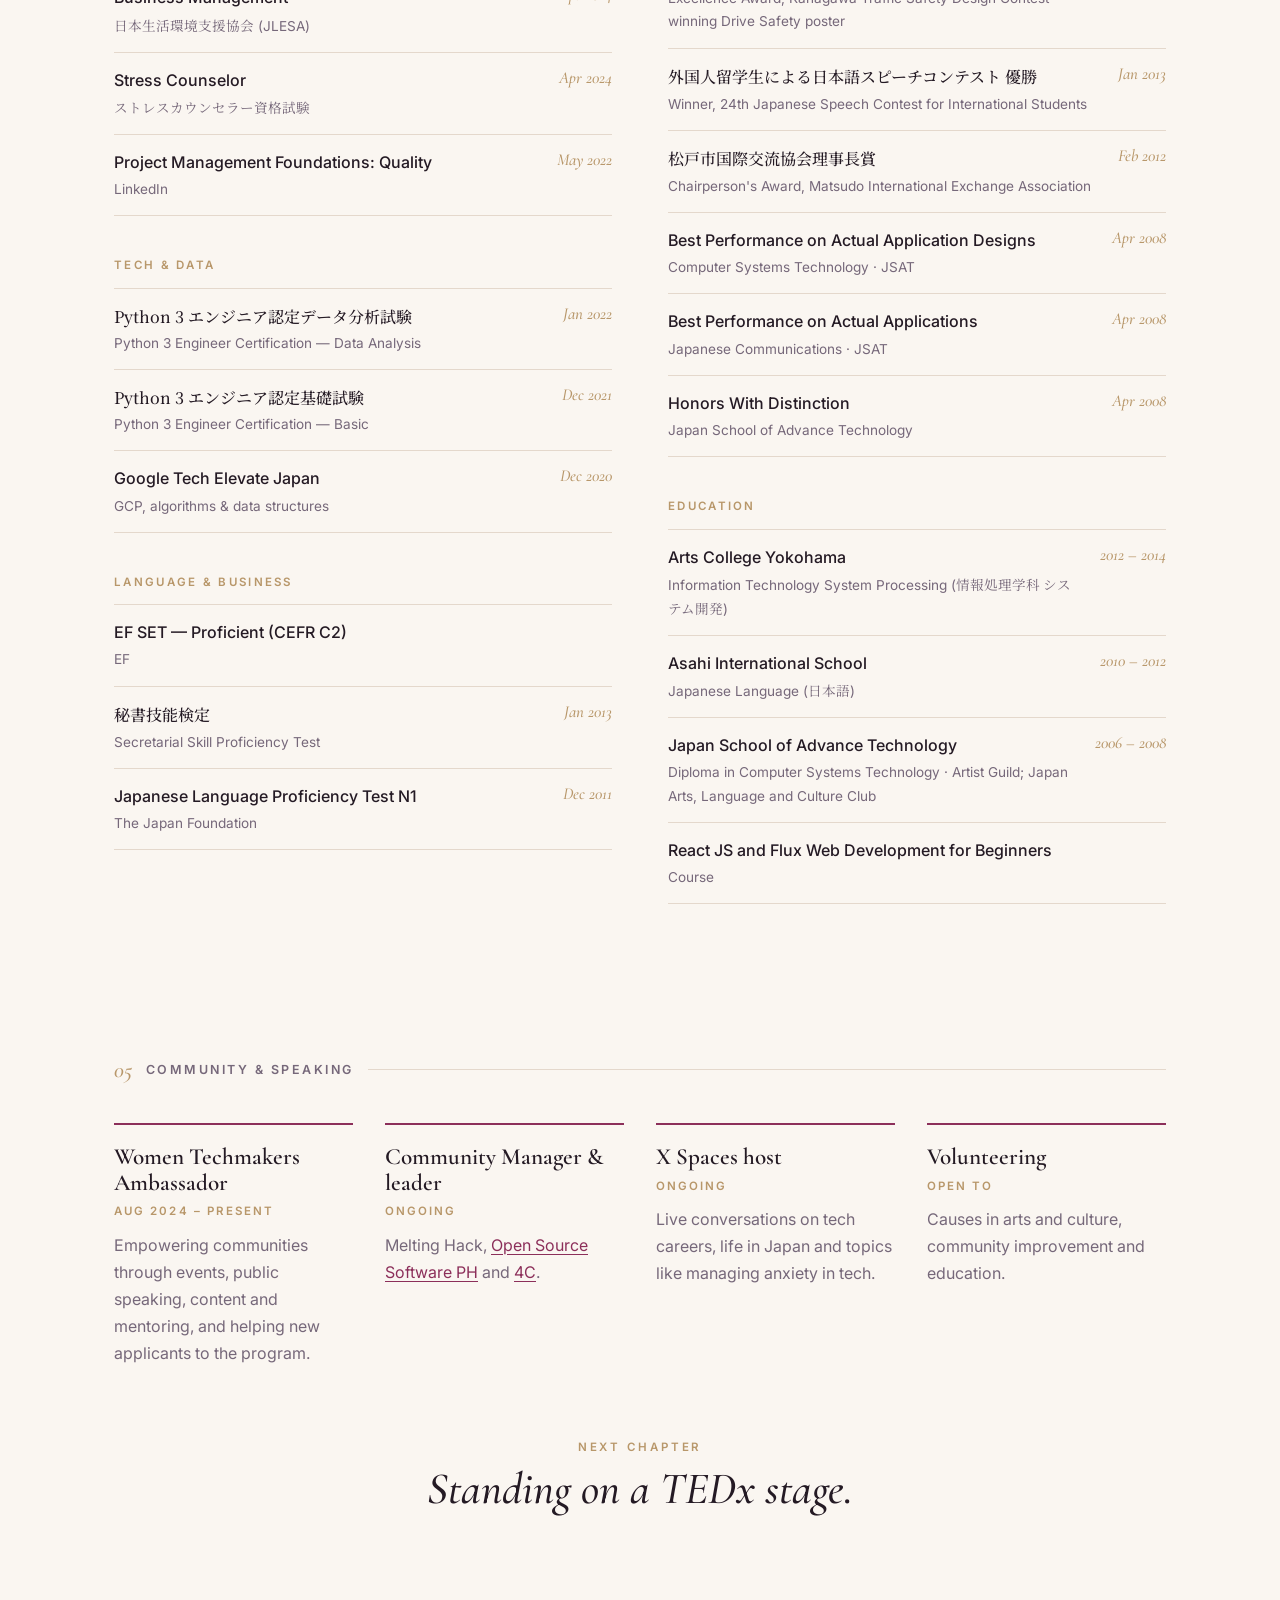
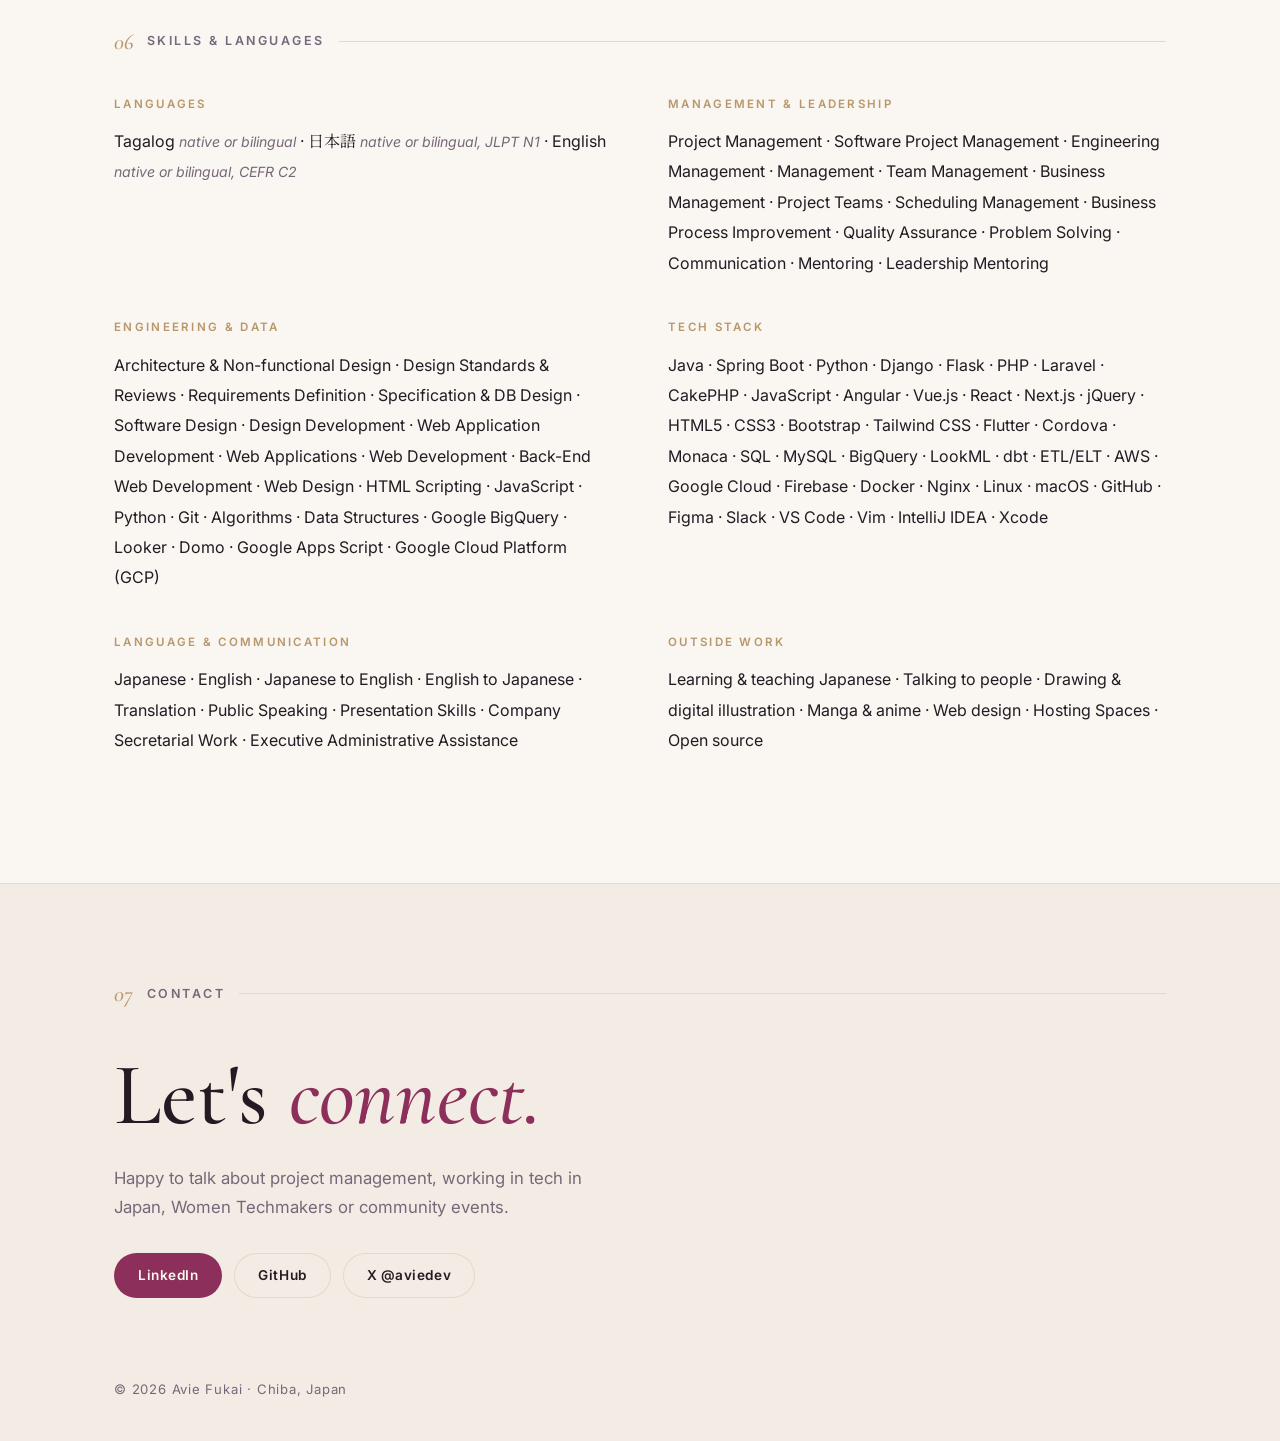
==== commit 2037a3f4: "Add anonymized project highlights and impact from my resume" ====
--- a/index.html
+++ b/index.html
@@ -56,9 +56,9 @@
     <div class="wrap">
       <dl class="stats">
         <div><dt>12+</dt><dd>years in software engineering &amp; management</dd></div>
-        <div><dt>16</dt><dd>licenses &amp; certifications, including PMP®</dd></div>
-        <div><dt>3</dt><dd>languages, all native or bilingual</dd></div>
-        <div><dt>7</dt><dd>honors &amp; awards</dd></div>
+        <div><dt>40</dt><dd>people on the project I lead as front PM</dd></div>
+        <div><dt>~50</dt><dd>offshore engineers managed, 12 managers &amp; leads developed</dd></div>
+        <div><dt>80%</dt><dd>less manual work after automating a data workflow</dd></div>
       </dl>
     </div>
   </header>
@@ -85,8 +85,12 @@
           </p>
           <p>
             In short: I'm a Filipino technical PM working in Japan, with 8 years as a back-end, BI and
-            data engineer and 3 years in offshore management. Right now I'm also studying system design
-            and digital illustration.
+            data engineer and 3 years in offshore management. My strength is connecting clients,
+            Japan-side PMs and development teams in the Philippines, and turning requirements that were
+            only discussed out loud into specs, designs and test materials people can build from.
+          </p>
+          <p>
+            Right now I'm also studying system design and digital illustration.
           </p>
         </div>
       </div>
@@ -101,6 +105,12 @@
             <h3>FPT Japan</h3>
             <p class="role">Project Manager <span>May 2026 – Present</span></p>
             <p class="role">Business Analyst | Technical Lead <span>Jan 2026 – May 2026</span></p>
+            <ul class="highlights">
+              <li><strong>Front PM, 40-person team</strong> on a large-scale entertainment web platform: the client's main contact for requirements, scope, schedule and priorities; planning, progress, risk and quality management; directing the offshore PM and Japan-side QA.</li>
+              <li><strong>Tech lead, 24-person team</strong> on the same platform: shared architecture and non-functional design, common components and design standards rolled out across teams, design reviews.</li>
+              <li><strong>PoC support in the Philippines:</strong> led multilingual meetings and technical explanations with local stakeholders; the PoC was completed and validated.</li>
+            </ul>
+            <p class="stack">Java · Spring Boot · Angular · MySQL · AWS</p>
           </div>
         </li>
         <li>
@@ -109,7 +119,12 @@
             <h3><span lang="ja">株式会社</span>YNS <small>Tokyo · Hybrid</small></h3>
             <p class="role">Bridge Software Engineer &amp; Developer Advocate <span>Mar 2023 – Jan 2026</span></p>
             <p class="role">Bridge Software Engineer <span>Aug 2022 – Mar 2023</span></p>
-            <p class="detail">Software design, Japanese ↔ English, scheduling, mentoring and software project management.</p>
+            <ul class="highlights">
+              <li><strong>Offshore organization lead:</strong> managed a ~50-person development organization in the Philippines and developed 12 managers and leads through 1-on-1s, feedback, tech seminars, weekly problem-solving sessions and clear development guidelines.</li>
+              <li><strong>Bridge SE / Product Owner, 22-person team:</strong> turned requirements gathered by the Japan-side PM into specs, DB designs and test data for a waste-collection management system, explained them sprint by sprint, and supported it through a successful release.</li>
+              <li><strong>Bridge SE / Product Owner, web &amp; mobile event app</strong> for a professional association: event booking, QR check-in and push notifications (FCM); iOS/Android builds and store reviews, release and version management.</li>
+            </ul>
+            <p class="stack">PHP · Laravel · Vue.js · MySQL · Firebase · Cordova · Monaca · AWS</p>
           </div>
         </li>
         <li>
@@ -117,7 +132,13 @@
           <div>
             <h3>KLab Inc. <small>Roppongi, Tokyo</small></h3>
             <p class="role">Systems and Data Engineer <span>Apr 2014 – Sep 2022</span></p>
-            <p class="detail">Back end, Python, BigQuery and BI tools such as Domo and Looker; web application development.</p>
+            <ul class="highlights">
+              <li><strong>Game data &amp; KPI pipeline:</strong> requirements through operations for the system that delivers KPI and sales data to internal teams and partners; automated part of master-data management and <strong>cut that work time by 80%</strong>.</li>
+              <li><strong>Lead administrator of the BI platform</strong> (2019–2022): tool selection, operating rules, data and content management, APIs and cross-department sessions.</li>
+              <li><strong>Platform liaison:</strong> researched and translated iOS and Google platform updates for internal teams and handled English inquiries with Apple and Google.</li>
+              <li>Built a localization file version-control system, a game chat library and improvements to an image management system, coordinating between users in Japan and developers in the Philippines.</li>
+            </ul>
+            <p class="stack">Python · Flask · Django · BigQuery · Google Apps Script · GCP · Docker · LookML · dbt · React</p>
           </div>
         </li>
         <li>
@@ -185,6 +206,7 @@
           <ul class="rows">
             <li><span>Google Project Management Professional Certificate (v.3)<small>Foundations · Initiation · Planning · Execution · Agile · Capstone</small></span><time>Mar 2026</time></li>
             <li><span>Business Management<small><span lang="ja">日本生活環境支援協会</span> (JLESA)</small></span><time>Apr 2024</time></li>
+            <li><span>Stress Counselor<small><span lang="ja">ストレスカウンセラー資格試験</span></small></span><time>Apr 2024</time></li>
             <li><span>Project Management Foundations: Quality<small>LinkedIn</small></span><time>May 2022</time></li>
           </ul>
 
@@ -197,7 +219,7 @@
 
           <h4 class="group">Language &amp; business</h4>
           <ul class="rows">
-            <li><span>EF SET 79 — Proficient (CEFR C2)<small>EF</small></span><time>Jan 2016</time></li>
+            <li><span>EF SET — Proficient (CEFR C2)<small>EF</small></span><time></time></li>
             <li><span><span lang="ja">秘書技能検定</span><small>Secretarial Skill Proficiency Test</small></span><time>Jan 2013</time></li>
             <li><span>Japanese Language Proficiency Test N1<small>The Japan Foundation</small></span><time>Dec 2011</time></li>
           </ul>
@@ -266,11 +288,11 @@
         </div>
         <div>
           <h4 class="group">Engineering &amp; data</h4>
-          <p class="list">Software Design · Design Development · Web Application Development · Web Applications · Web Development · Back-End Web Development · Web Design · HTML Scripting · JavaScript · Python · Git · Algorithms · Data Structures · Google BigQuery · Looker · Domo · Google Apps Script · Google Cloud Platform (GCP)</p>
+          <p class="list">Architecture &amp; Non-functional Design · Design Standards &amp; Reviews · Requirements Definition · Specification &amp; DB Design · Software Design · Design Development · Web Application Development · Web Applications · Web Development · Back-End Web Development · Web Design · HTML Scripting · JavaScript · Python · Git · Algorithms · Data Structures · Google BigQuery · Looker · Domo · Google Apps Script · Google Cloud Platform (GCP)</p>
         </div>
         <div>
           <h4 class="group">Tech stack</h4>
-          <p class="list">Python · Django · Flask · PHP · CakePHP · JavaScript · React · Next.js · jQuery · HTML5 · CSS3 · Bootstrap · Tailwind CSS · Flutter · MySQL · dbt · Google Cloud · Docker · Nginx · GitHub · Figma · Slack · VS Code · Vim · IntelliJ IDEA · Xcode</p>
+          <p class="list">Java · Spring Boot · Python · Django · Flask · PHP · Laravel · CakePHP · JavaScript · Angular · Vue.js · React · Next.js · jQuery · HTML5 · CSS3 · Bootstrap · Tailwind CSS · Flutter · Cordova · Monaca · SQL · MySQL · BigQuery · LookML · dbt · ETL/ELT · AWS · Google Cloud · Firebase · Docker · Nginx · Linux · macOS · GitHub · Figma · Slack · VS Code · Vim · IntelliJ IDEA · Xcode</p>
         </div>
         <div>
           <h4 class="group">Language &amp; communication</h4>
--- a/styles.css
+++ b/styles.css
@@ -199,20 +199,25 @@
 
 /* Timeline */
 .timeline { list-style: none; margin: 0; padding: 0; }
-.timeline li {
+.timeline > li {
   display: grid;
   grid-template-columns: 200px 1fr;
   gap: 32px;
   padding: 32px 0;
   border-top: 1px solid var(--line);
 }
-.timeline li:last-child { border-bottom: 1px solid var(--line); }
+.timeline > li:last-child { border-bottom: 1px solid var(--line); }
 .years { margin: 0; font: italic 500 1.5rem var(--serif); color: var(--accent); }
 .timeline h3 { font-size: 1.9rem; margin-bottom: 10px; }
 .timeline h3 small { font: 400 .85rem var(--sans); color: var(--muted); margin-left: 8px; }
 .role { margin: 4px 0; font-weight: 500; }
 .role span { color: var(--muted); font-weight: 400; font-size: .9rem; margin-left: 10px; }
 .detail { margin: 10px 0 0; color: var(--muted); }
+.highlights { margin: 16px 0 0; padding: 0; list-style: none; }
+.highlights li { position: relative; padding-left: 22px; margin-bottom: 10px; color: var(--muted); }
+.highlights li::before { content: "—"; position: absolute; left: 0; color: var(--gold); }
+.highlights strong { color: var(--ink); font-weight: 600; }
+.timeline .stack { margin: 12px 0 0; font-size: .8rem; letter-spacing: .06em; color: var(--gold); }
 
 /* Projects */
 .projects { display: grid; grid-template-columns: repeat(3, 1fr); gap: 1px; background: var(--line); border: 1px solid var(--line); }
@@ -332,7 +337,7 @@
   .stats div:nth-child(3) { border-left: 0; padding-left: 0; }
   .stats div:nth-child(n+3) { border-top: 1px solid var(--line); }
   .section { padding-top: 80px; }
-  .timeline li { grid-template-columns: 1fr; gap: 8px; }
+  .timeline > li { grid-template-columns: 1fr; gap: 8px; }
   .projects { grid-template-columns: 1fr; }
   .project.featured { grid-column: auto; grid-row: auto; padding: 32px; }
   .community { grid-template-columns: 1fr 1fr; }
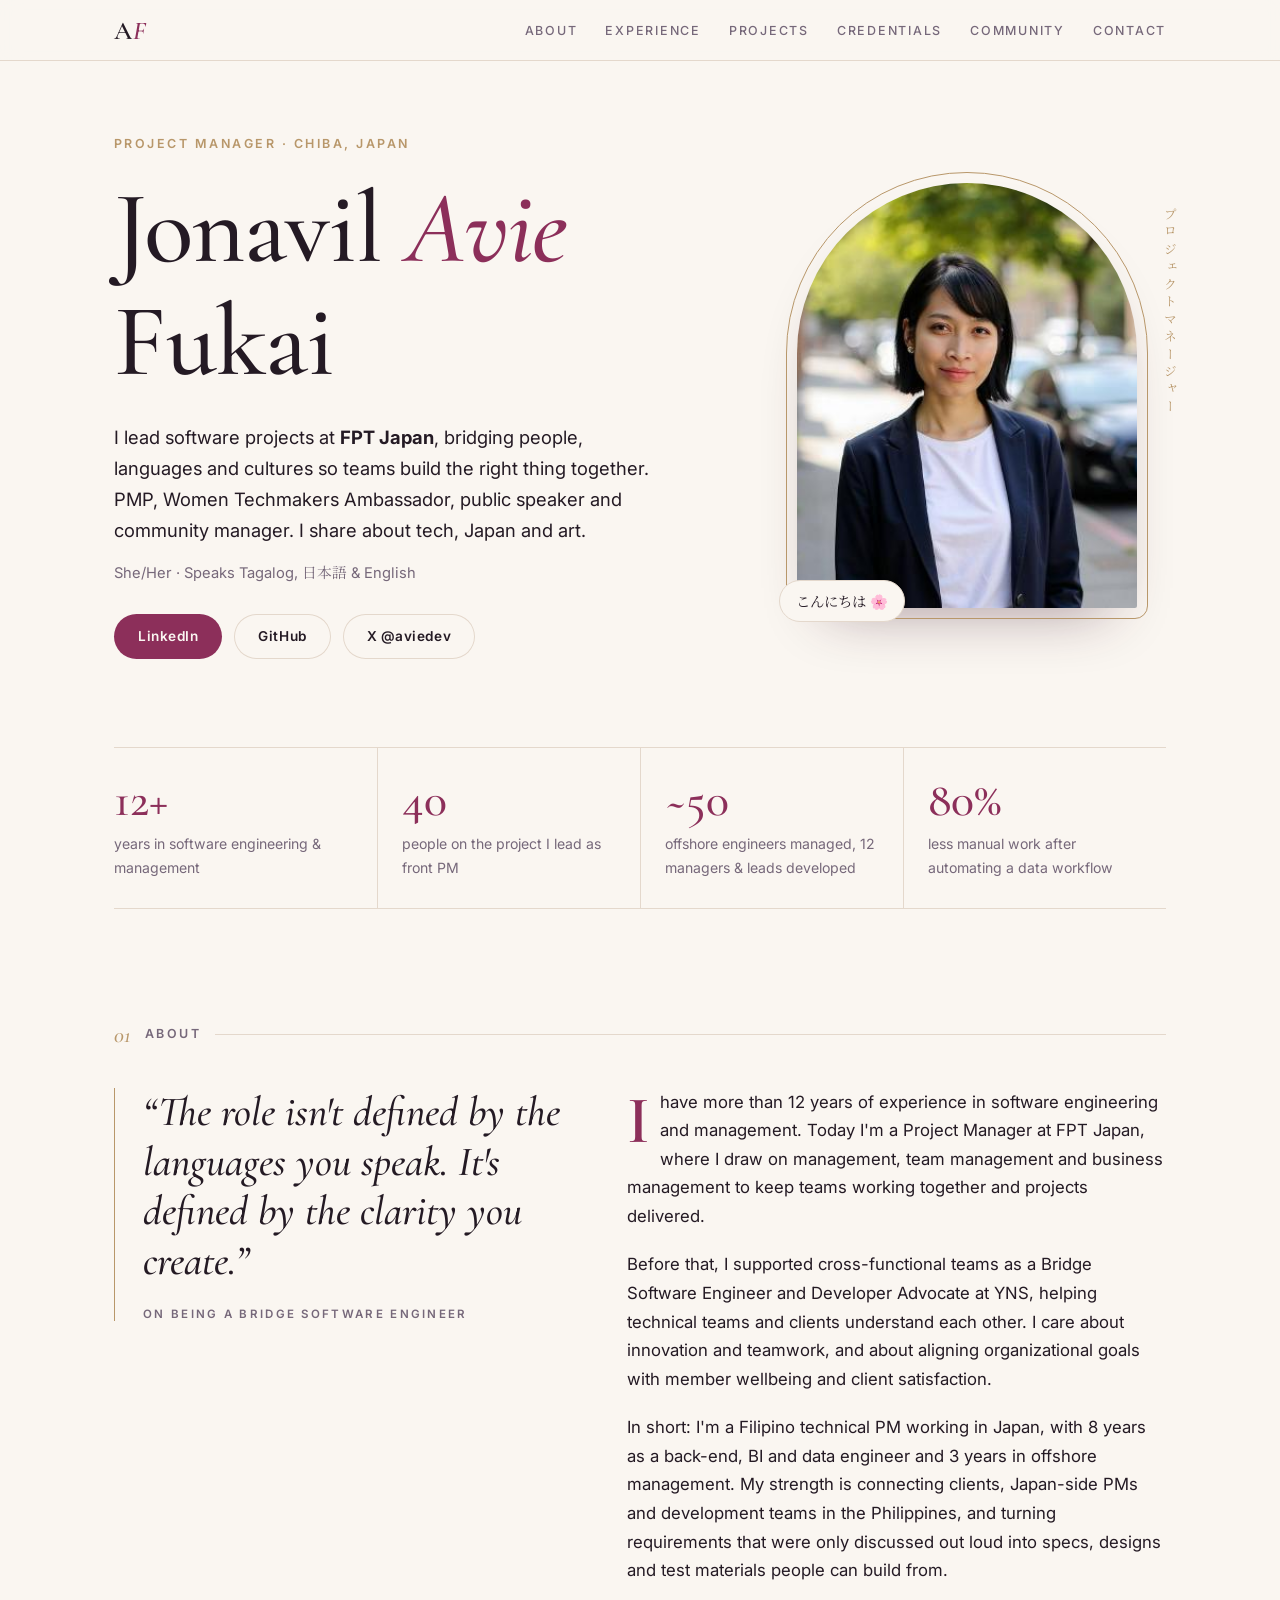
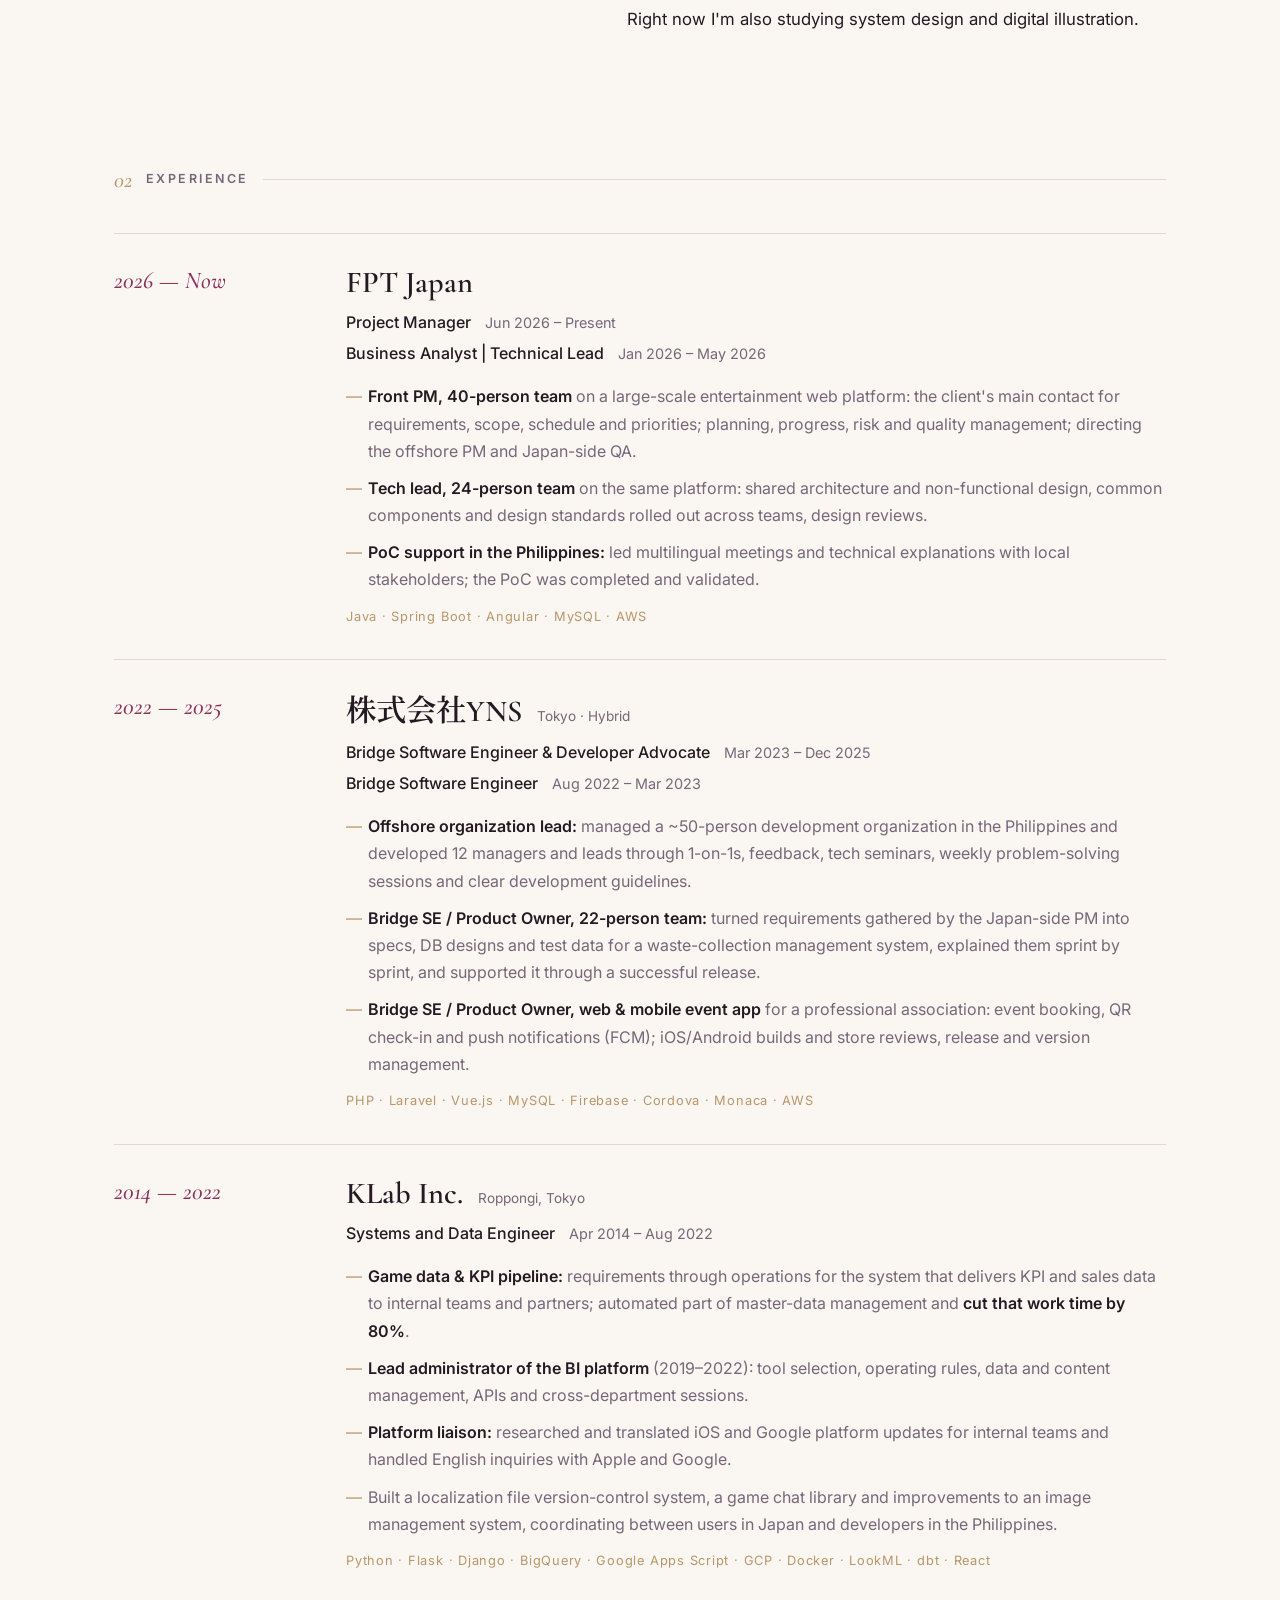
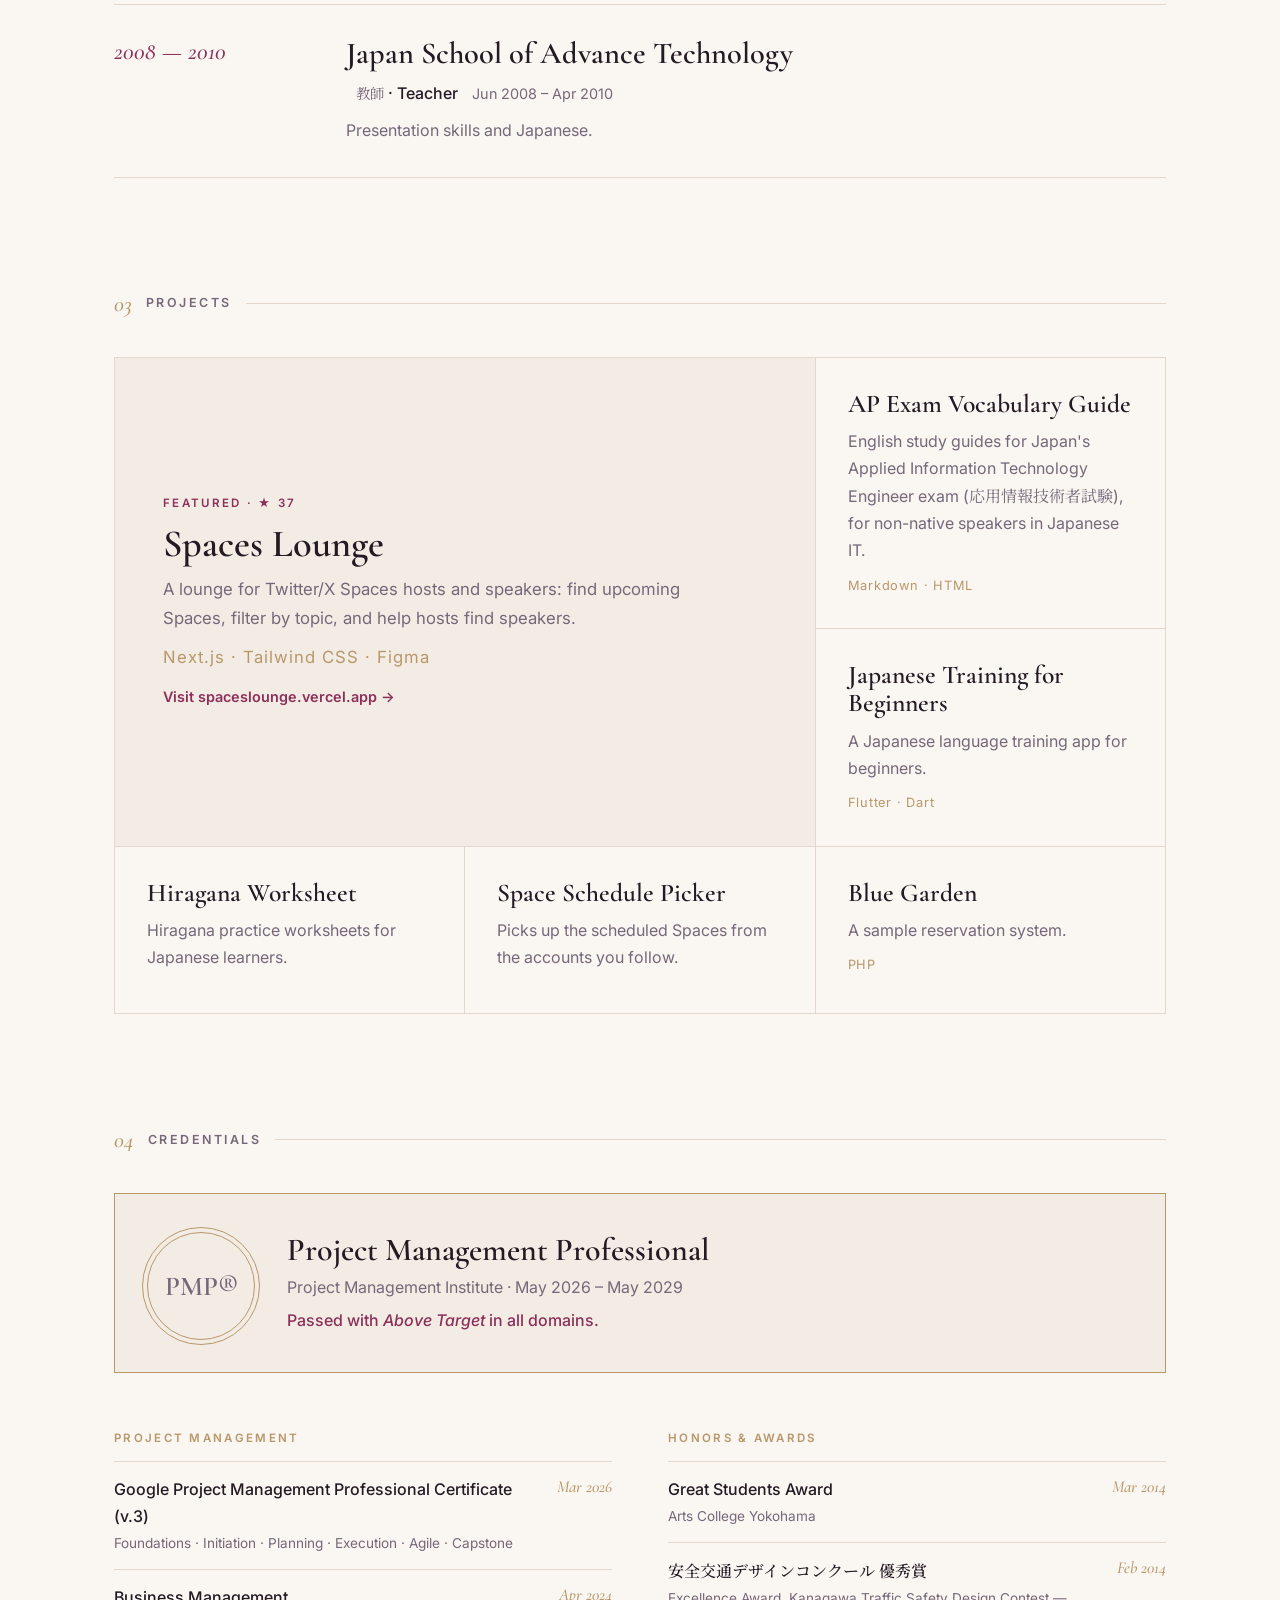
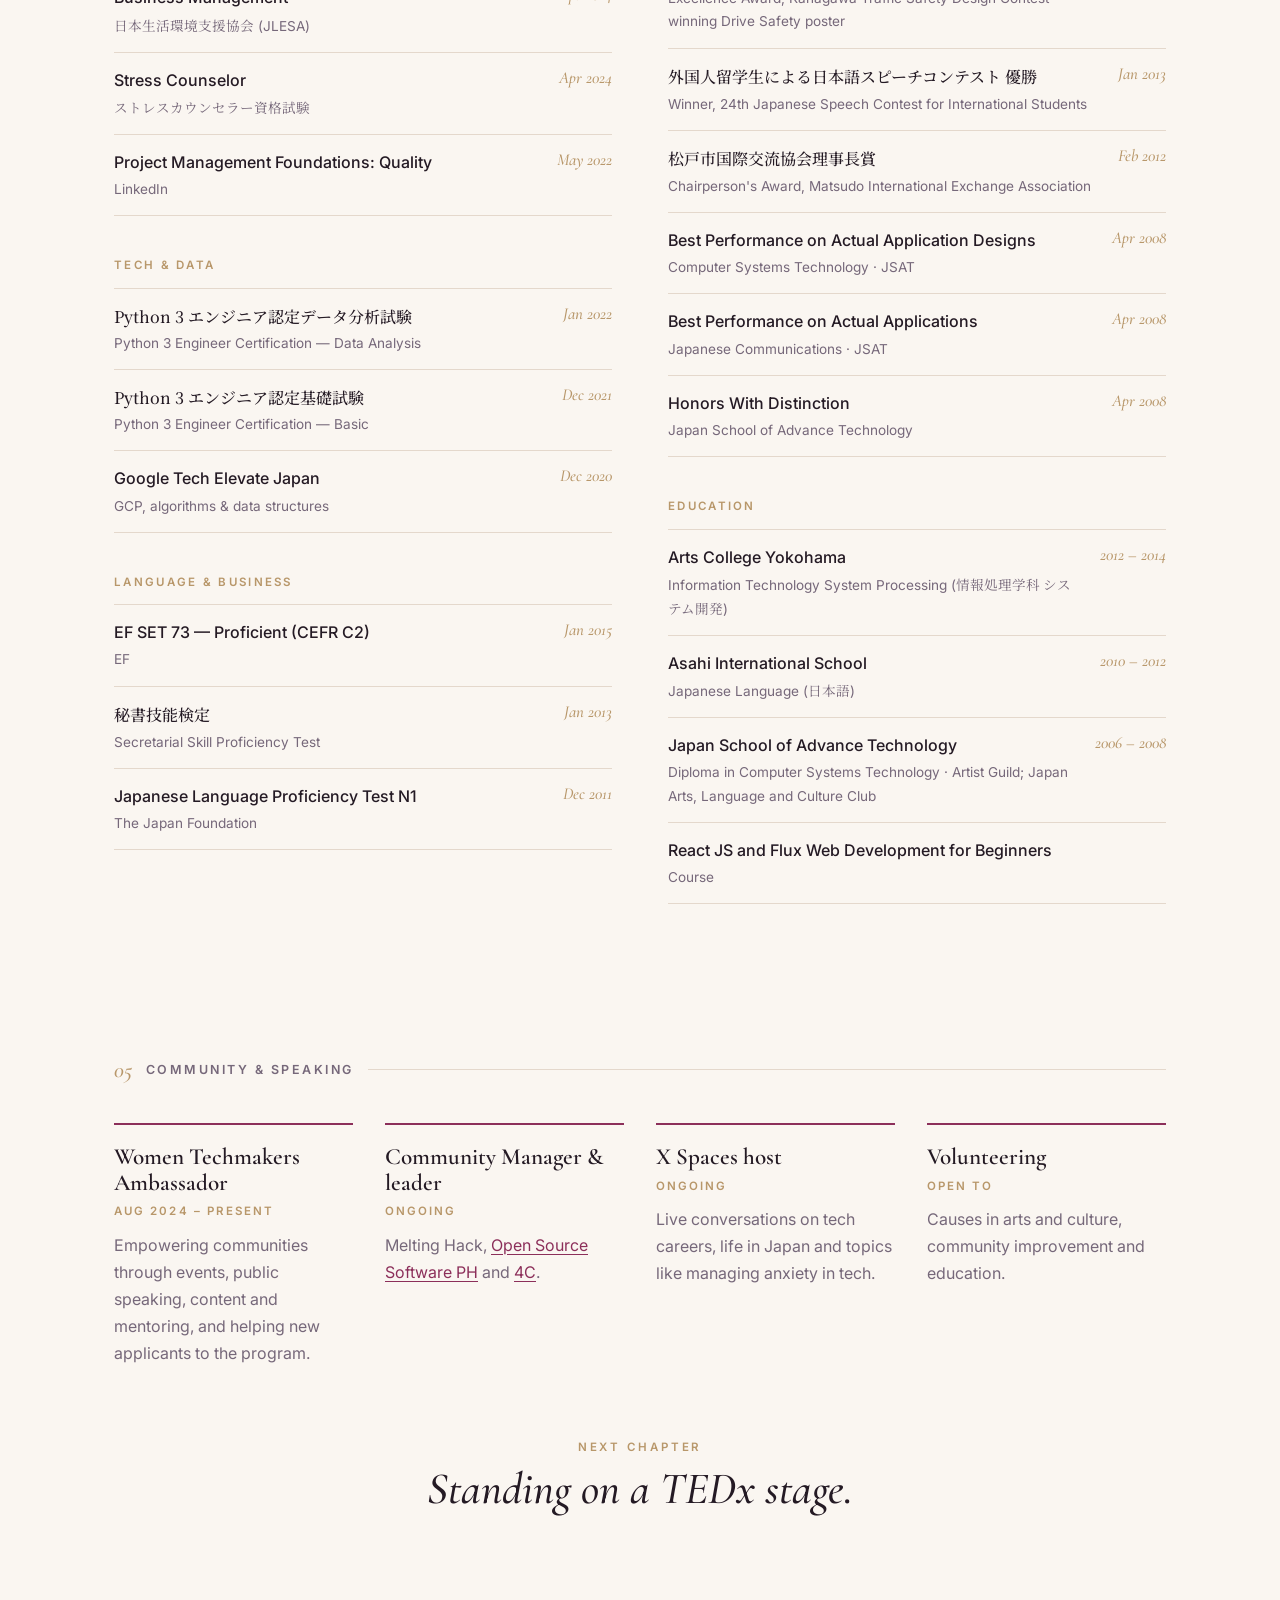
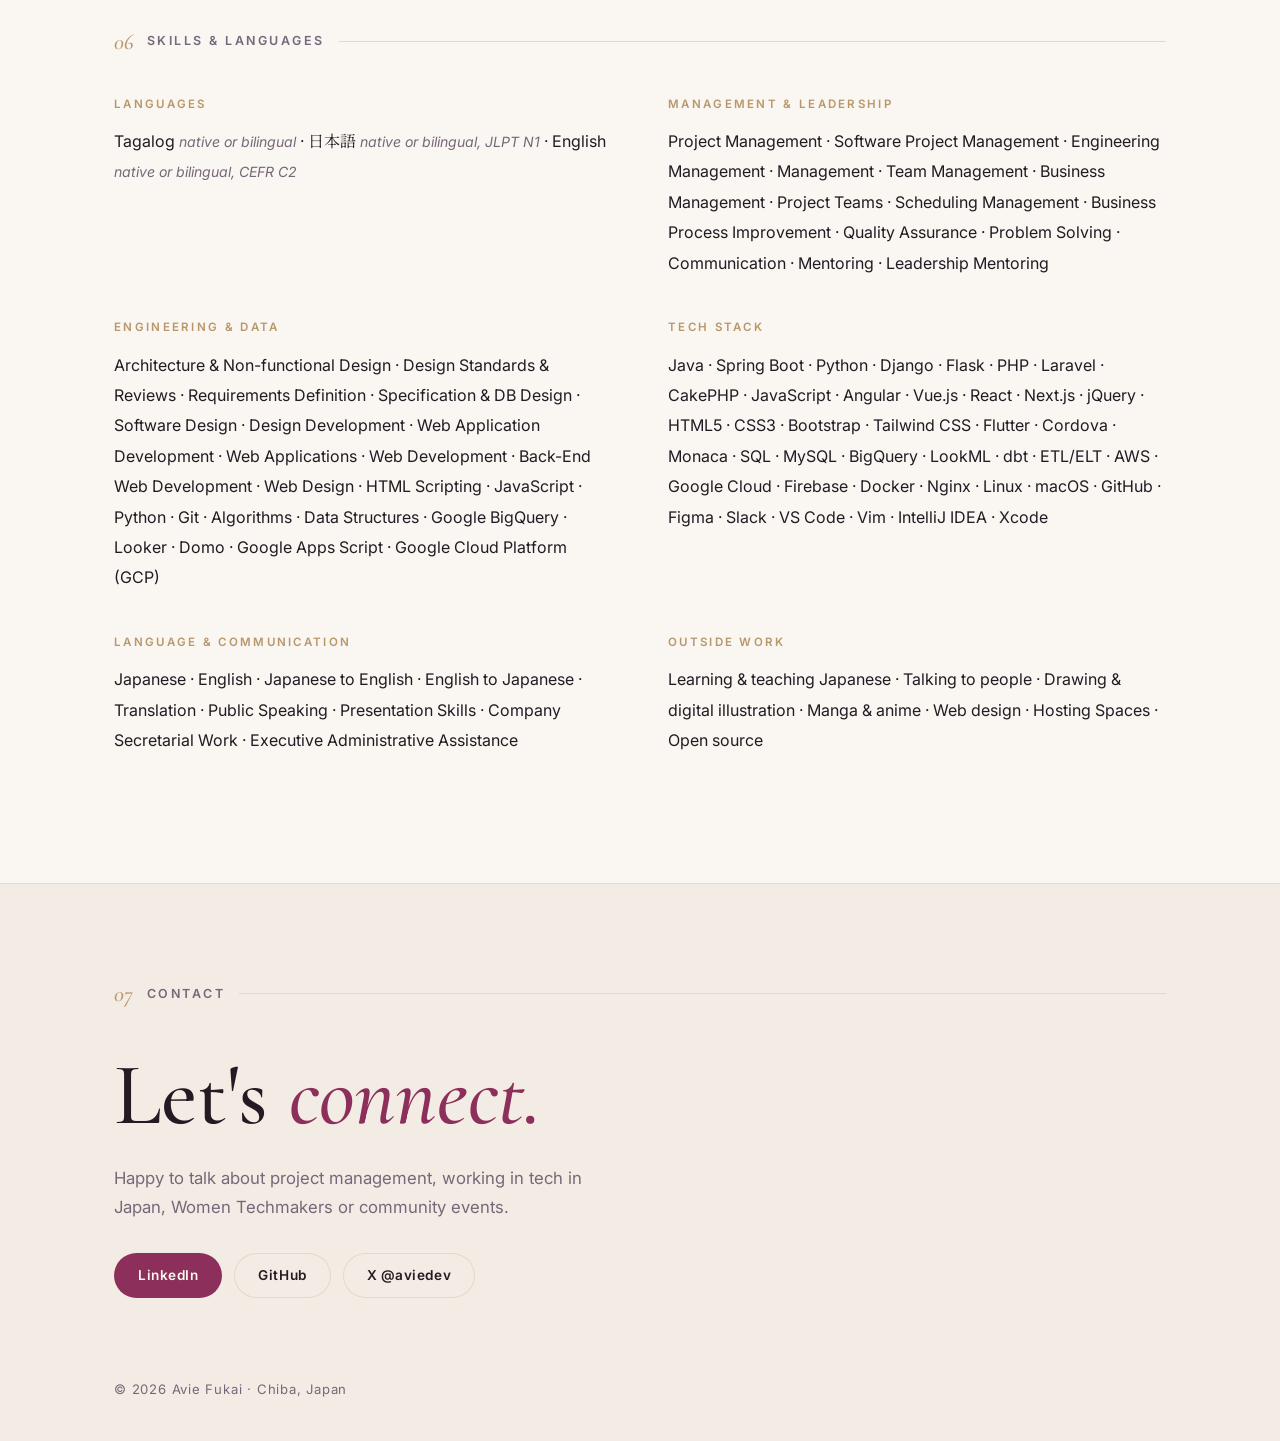
==== commit b02c1660: "Match dates and EF SET score to my resume" ====
--- a/index.html
+++ b/index.html
@@ -103,7 +103,7 @@
           <p class="years">2026 — Now</p>
           <div>
             <h3>FPT Japan</h3>
-            <p class="role">Project Manager <span>May 2026 – Present</span></p>
+            <p class="role">Project Manager <span>Jun 2026 – Present</span></p>
             <p class="role">Business Analyst | Technical Lead <span>Jan 2026 – May 2026</span></p>
             <ul class="highlights">
               <li><strong>Front PM, 40-person team</strong> on a large-scale entertainment web platform: the client's main contact for requirements, scope, schedule and priorities; planning, progress, risk and quality management; directing the offshore PM and Japan-side QA.</li>
@@ -114,10 +114,10 @@
           </div>
         </li>
         <li>
-          <p class="years">2022 — 2026</p>
+          <p class="years">2022 — 2025</p>
           <div>
             <h3><span lang="ja">株式会社</span>YNS <small>Tokyo · Hybrid</small></h3>
-            <p class="role">Bridge Software Engineer &amp; Developer Advocate <span>Mar 2023 – Jan 2026</span></p>
+            <p class="role">Bridge Software Engineer &amp; Developer Advocate <span>Mar 2023 – Dec 2025</span></p>
             <p class="role">Bridge Software Engineer <span>Aug 2022 – Mar 2023</span></p>
             <ul class="highlights">
               <li><strong>Offshore organization lead:</strong> managed a ~50-person development organization in the Philippines and developed 12 managers and leads through 1-on-1s, feedback, tech seminars, weekly problem-solving sessions and clear development guidelines.</li>
@@ -131,7 +131,7 @@
           <p class="years">2014 — 2022</p>
           <div>
             <h3>KLab Inc. <small>Roppongi, Tokyo</small></h3>
-            <p class="role">Systems and Data Engineer <span>Apr 2014 – Sep 2022</span></p>
+            <p class="role">Systems and Data Engineer <span>Apr 2014 – Aug 2022</span></p>
             <ul class="highlights">
               <li><strong>Game data &amp; KPI pipeline:</strong> requirements through operations for the system that delivers KPI and sales data to internal teams and partners; automated part of master-data management and <strong>cut that work time by 80%</strong>.</li>
               <li><strong>Lead administrator of the BI platform</strong> (2019–2022): tool selection, operating rules, data and content management, APIs and cross-department sessions.</li>
@@ -219,7 +219,7 @@
 
           <h4 class="group">Language &amp; business</h4>
           <ul class="rows">
-            <li><span>EF SET — Proficient (CEFR C2)<small>EF</small></span><time></time></li>
+            <li><span>EF SET 73 — Proficient (CEFR C2)<small>EF</small></span><time>Jan 2015</time></li>
             <li><span><span lang="ja">秘書技能検定</span><small>Secretarial Skill Proficiency Test</small></span><time>Jan 2013</time></li>
             <li><span>Japanese Language Proficiency Test N1<small>The Japan Foundation</small></span><time>Dec 2011</time></li>
           </ul>
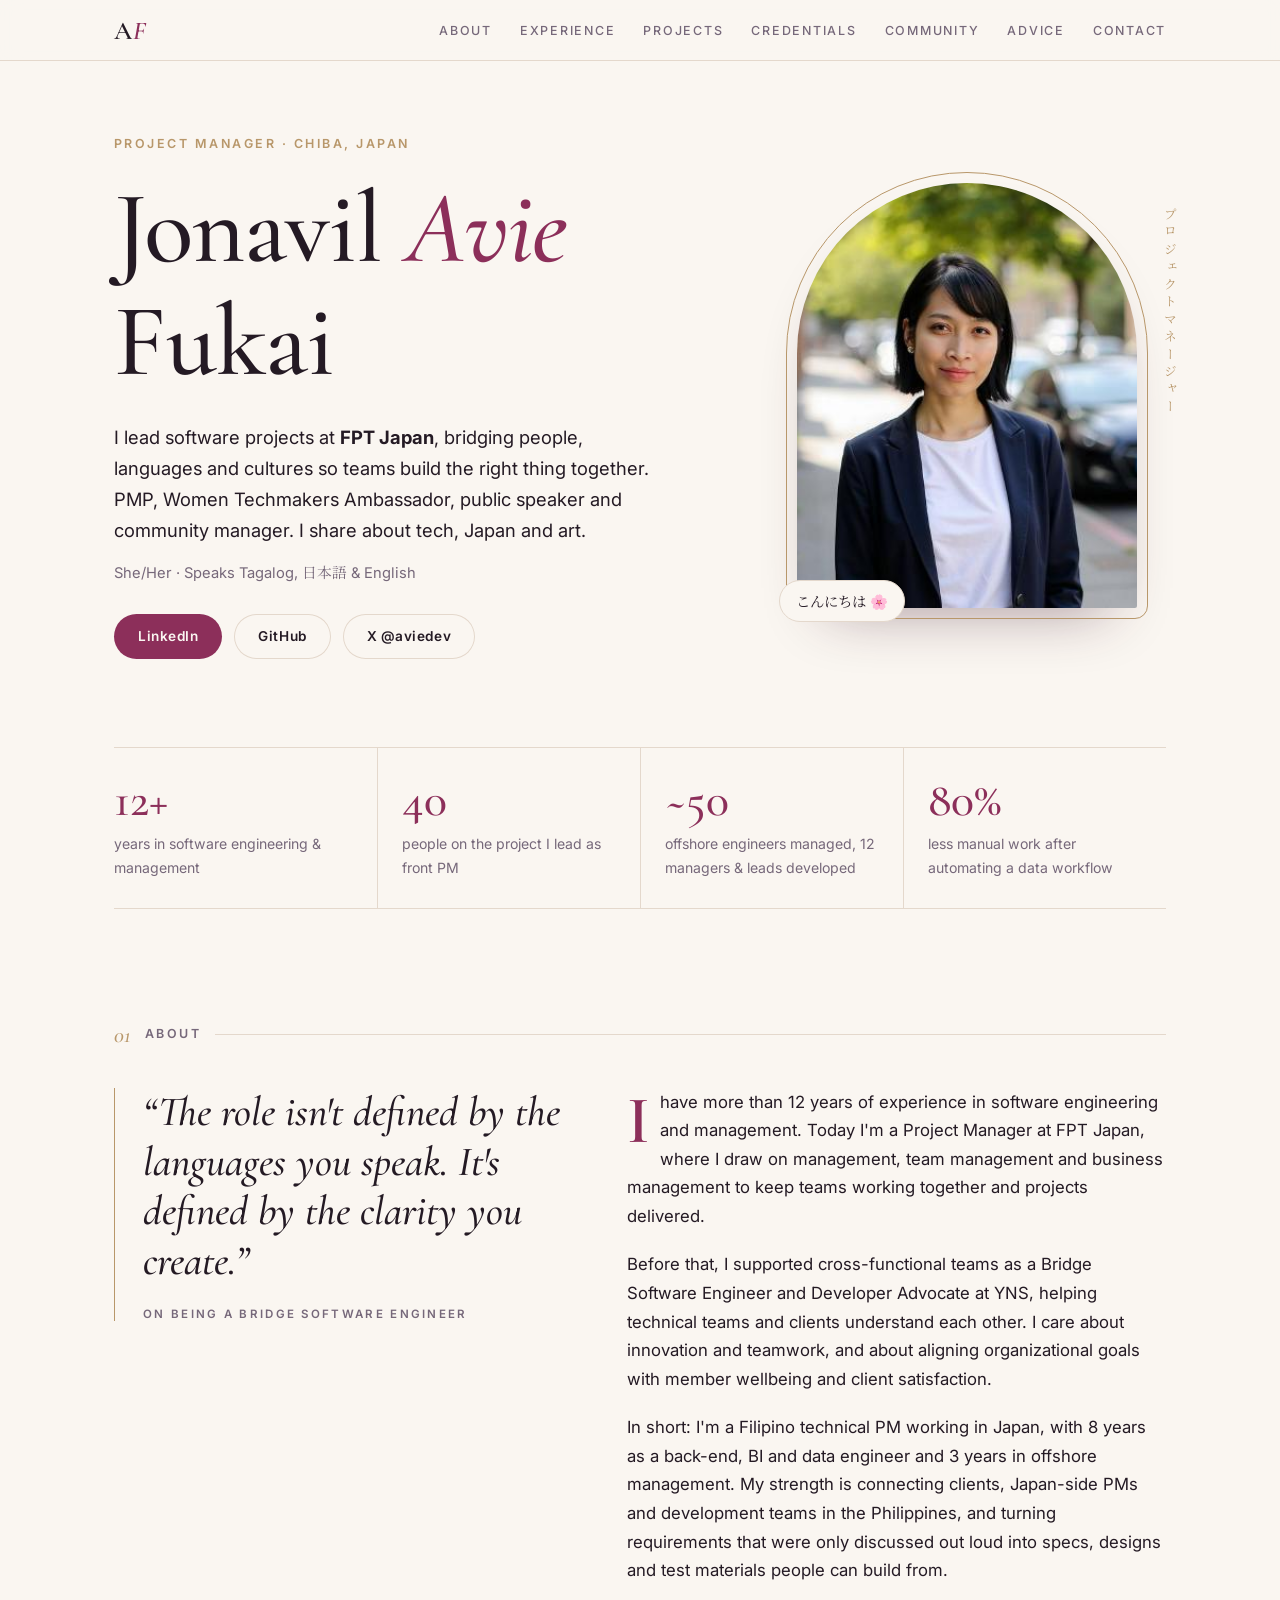
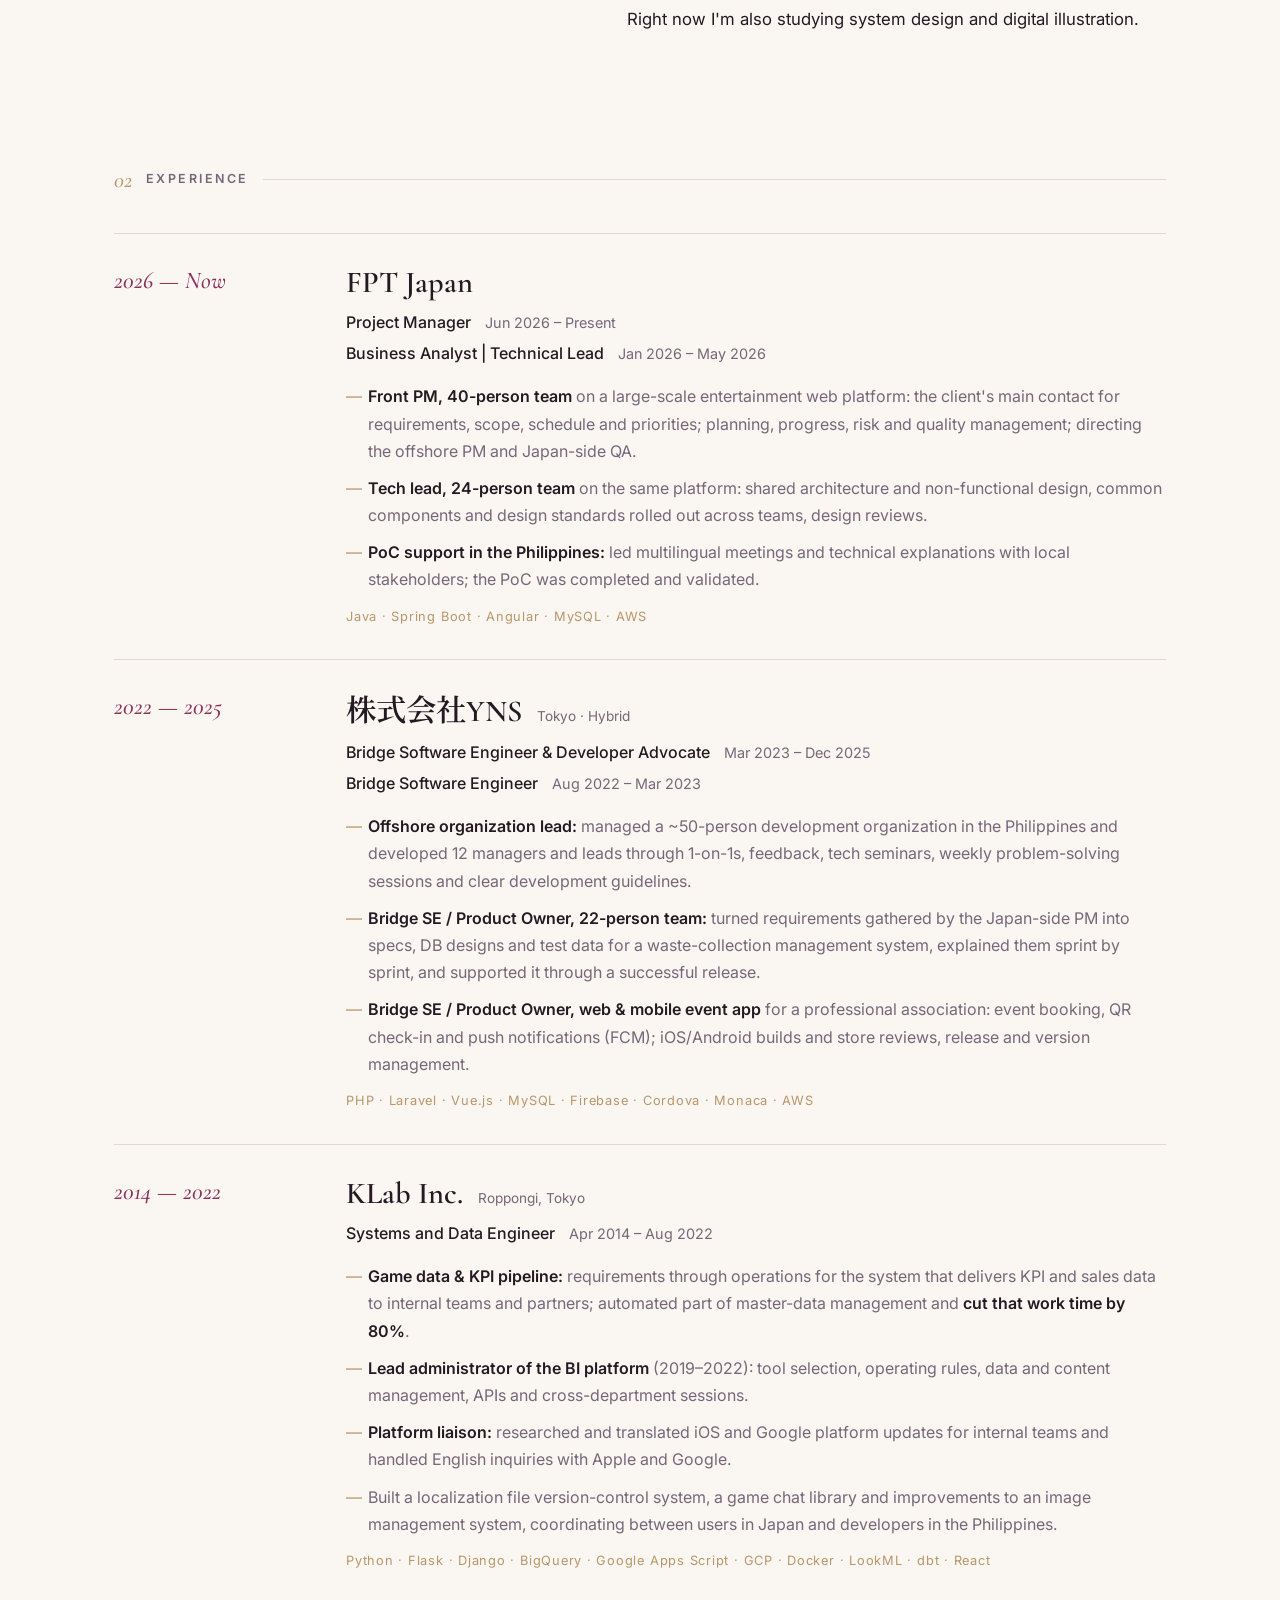
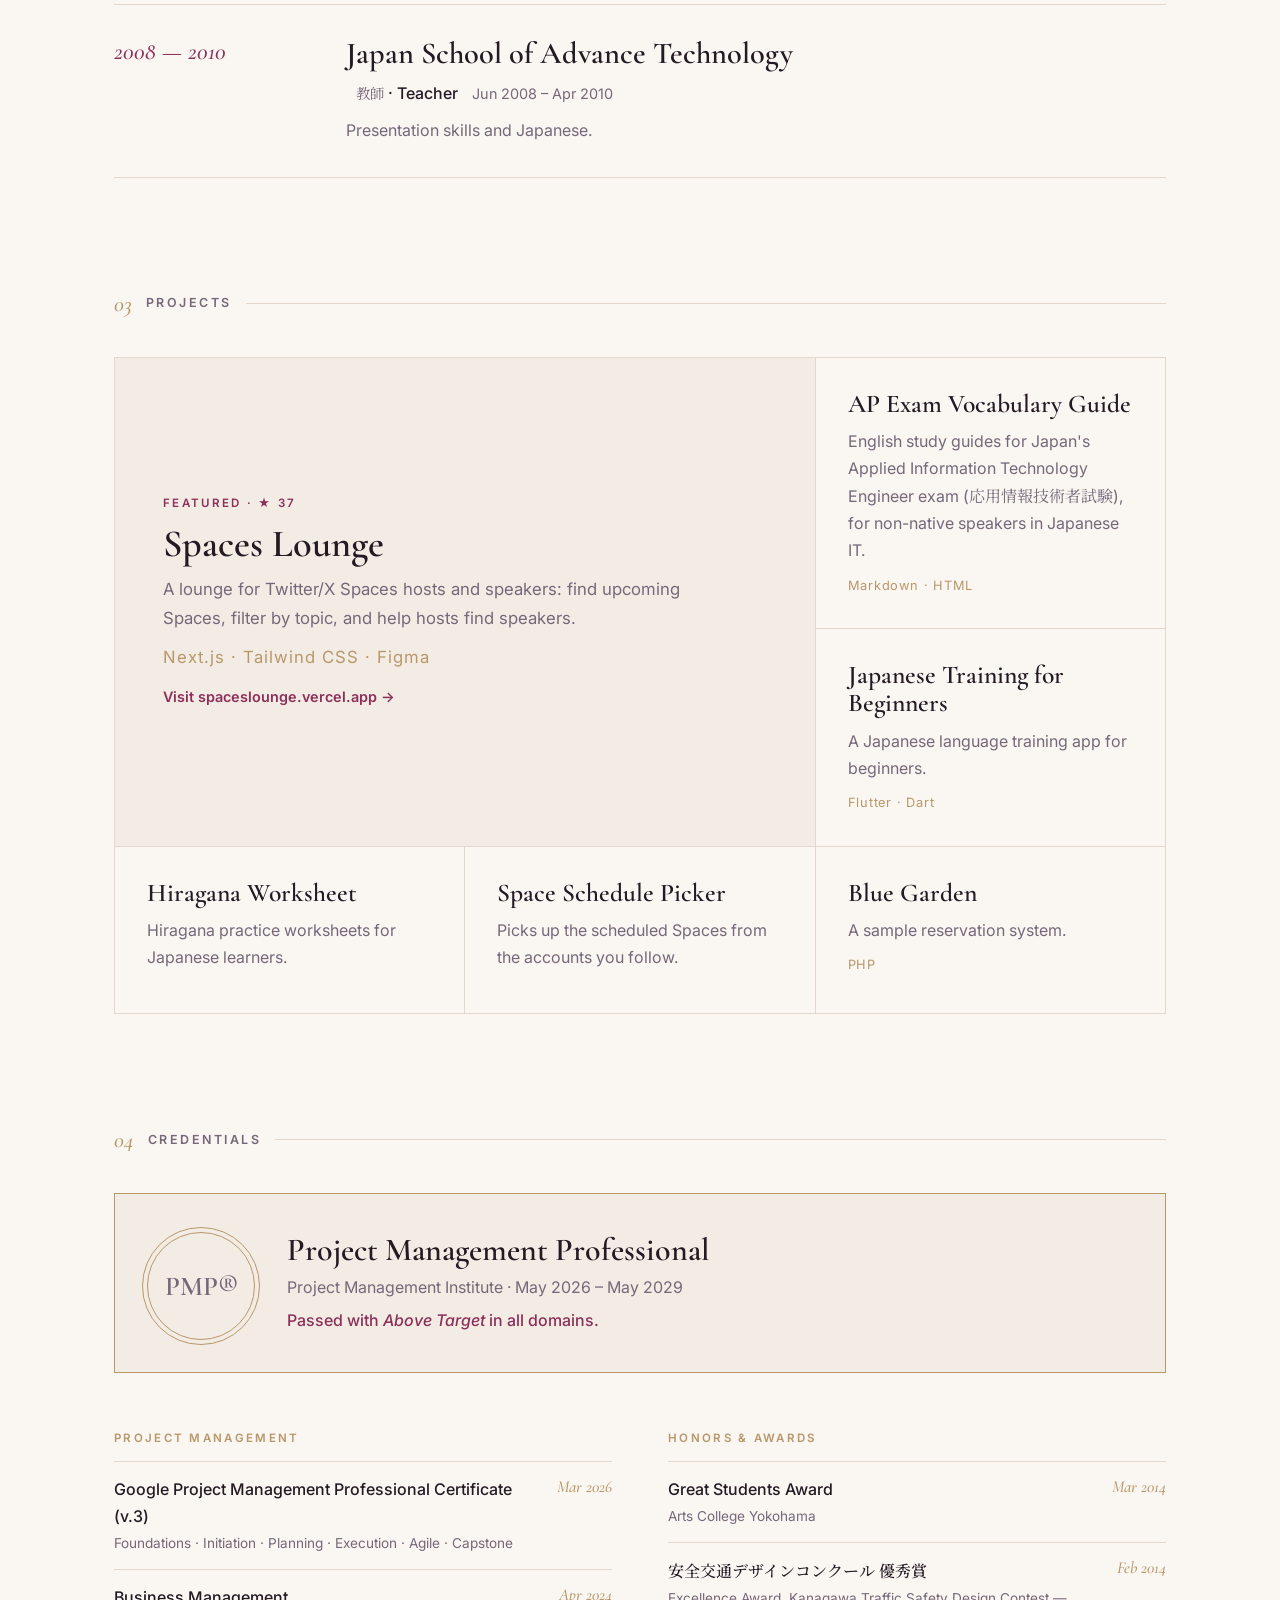
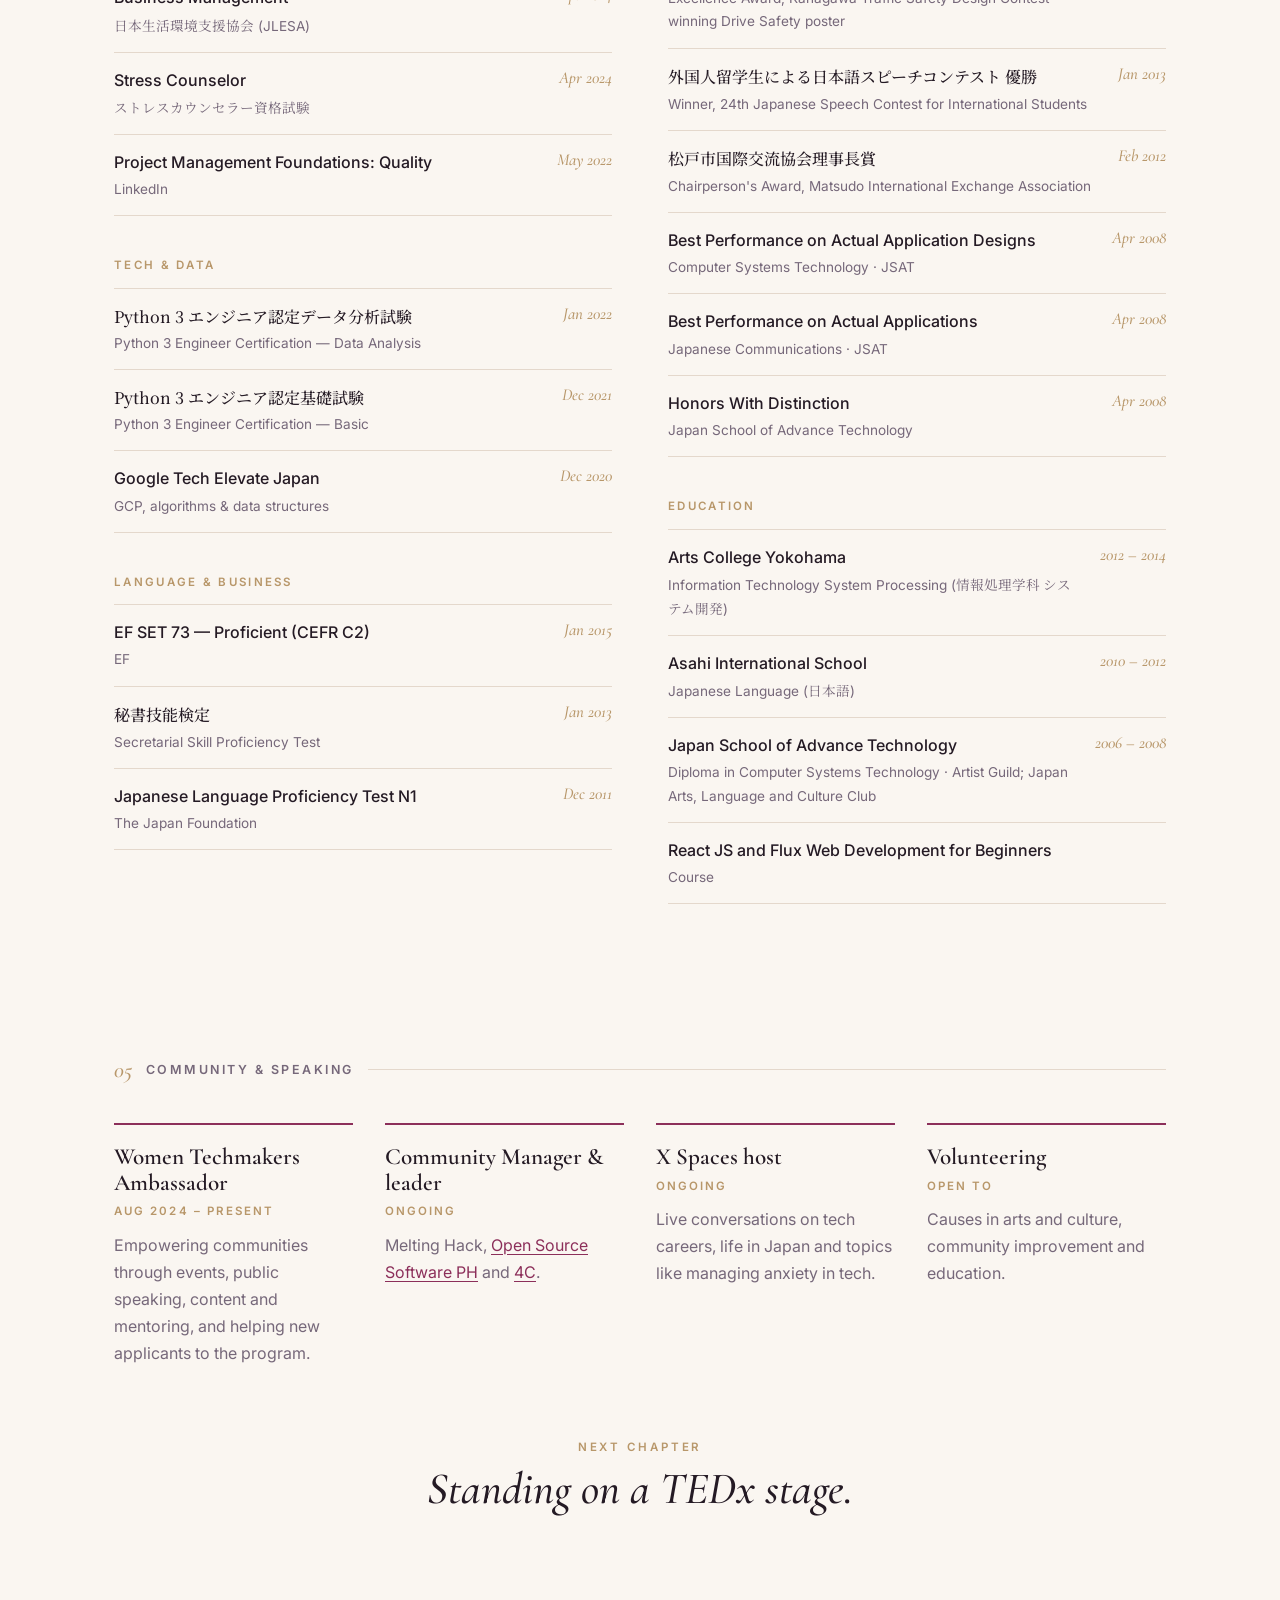
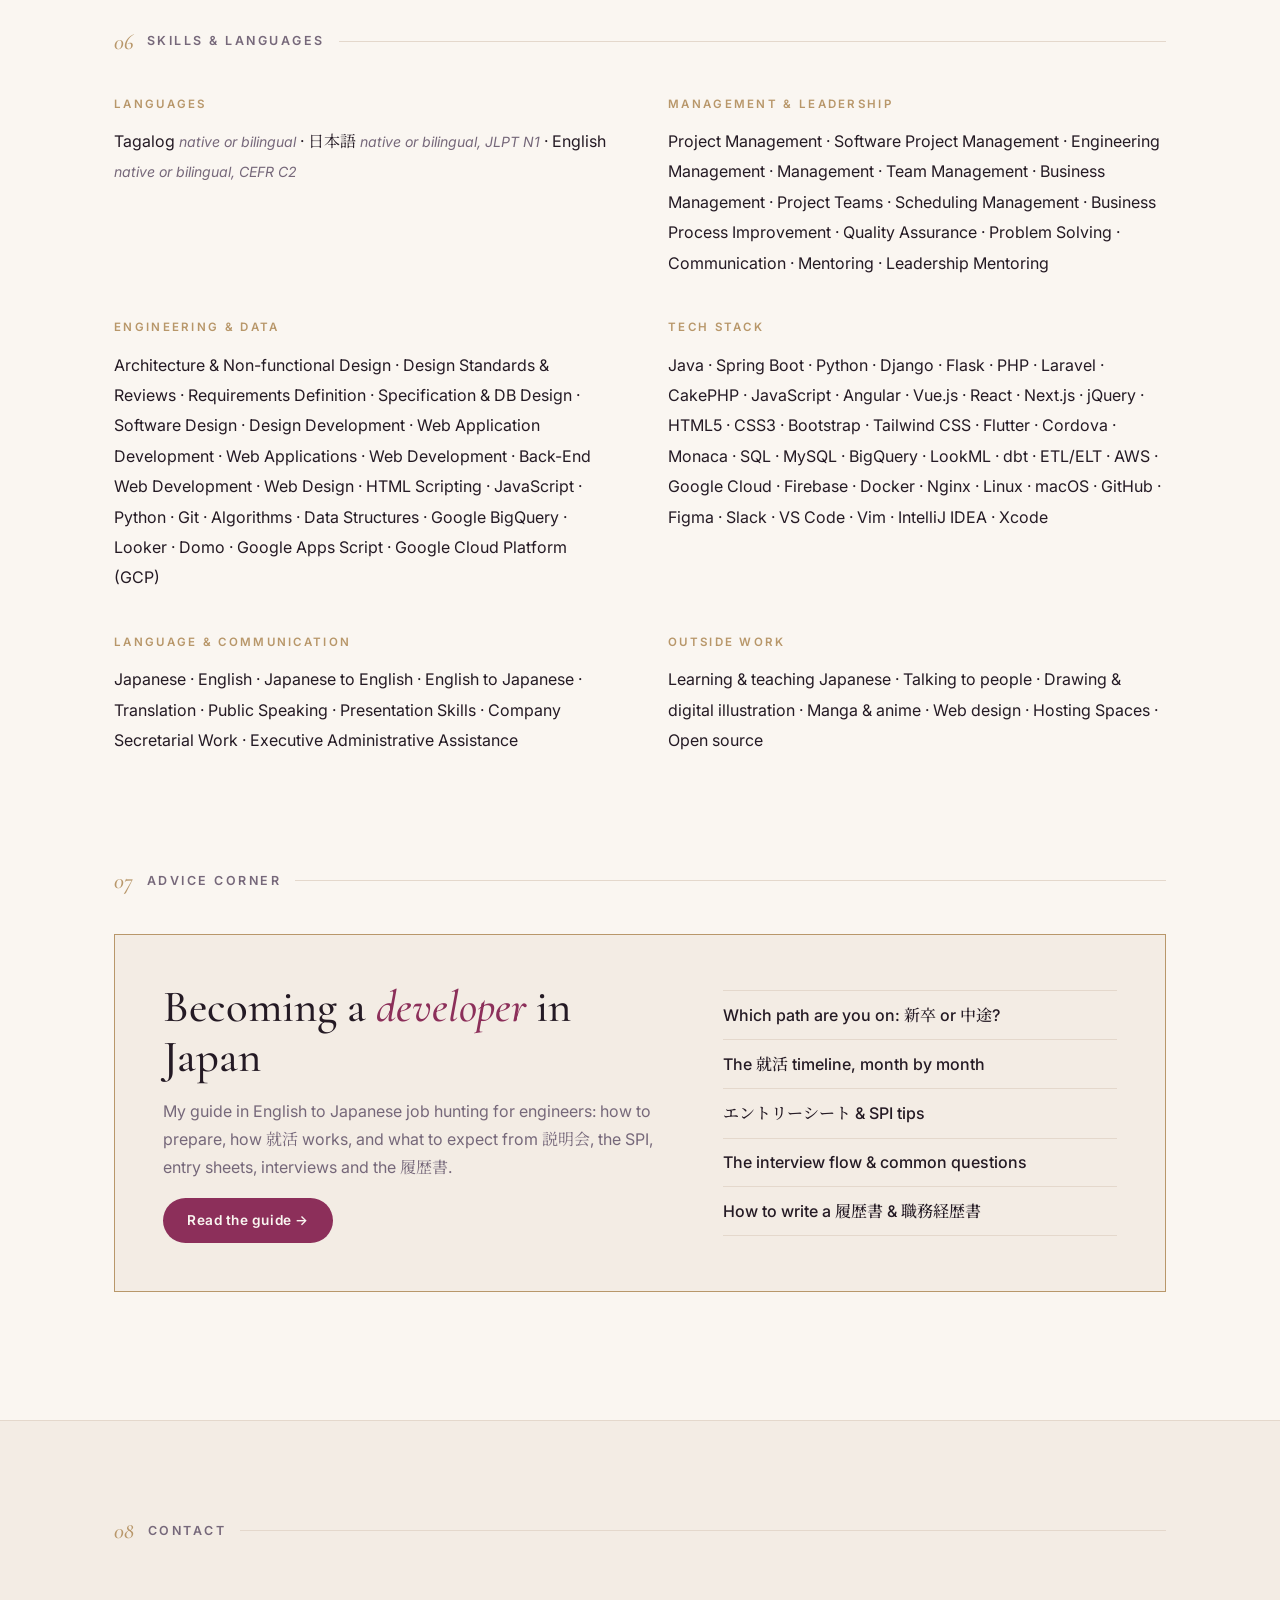
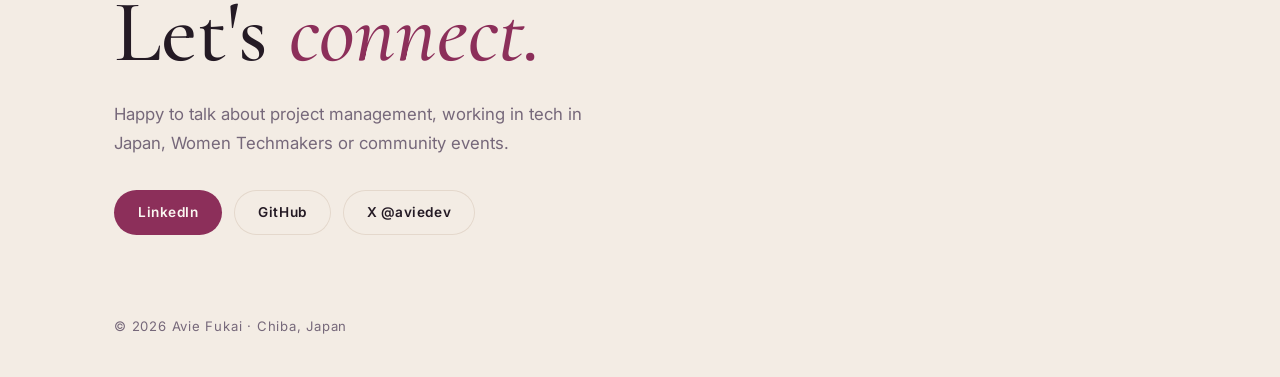
==== commit ba32c540: "Add an advice corner: becoming a developer in Japan" ====
--- a/index.html
+++ b/index.html
@@ -24,6 +24,7 @@
         <li><a href="#projects">Projects</a></li>
         <li><a href="#credentials">Credentials</a></li>
         <li><a href="#community">Community</a></li>
+        <li><a href="#advice">Advice</a></li>
         <li><a href="#contact">Contact</a></li>
       </ul>
     </div>
@@ -304,11 +305,28 @@
         </div>
       </div>
     </section>
+    <section id="advice" class="wrap section">
+      <p class="label"><span>07</span> Advice corner</p>
+      <div class="advice-card">
+        <div>
+          <h3>Becoming a <em>developer</em> in Japan</h3>
+          <p>My guide in English to Japanese job hunting for engineers: how to prepare, how <span lang="ja">就活</span> works, and what to expect from <span lang="ja">説明会</span>, the SPI, entry sheets, interviews and the <span lang="ja">履歴書</span>.</p>
+          <a class="button" href="guide.html">Read the guide →</a>
+        </div>
+        <ul>
+          <li>Which path are you on: <span lang="ja">新卒</span> or <span lang="ja">中途</span>?</li>
+          <li>The <span lang="ja">就活</span> timeline, month by month</li>
+          <li><span lang="ja">エントリーシート</span> &amp; SPI tips</li>
+          <li>The interview flow &amp; common questions</li>
+          <li>How to write a <span lang="ja">履歴書</span> &amp; <span lang="ja">職務経歴書</span></li>
+        </ul>
+      </div>
+    </section>
   </main>
 
   <footer id="contact">
     <div class="wrap">
-      <p class="label"><span>07</span> Contact</p>
+      <p class="label"><span>08</span> Contact</p>
       <h2>Let's <em>connect.</em></h2>
       <p class="sub">Happy to talk about project management, working in tech in Japan, Women Techmakers or community events.</p>
       <div class="links">
--- a/styles.css
+++ b/styles.css
@@ -160,7 +160,7 @@
   text-transform: uppercase;
   color: var(--muted);
 }
-.label span { font: italic 500 1.4rem var(--serif); letter-spacing: 0; color: var(--gold); }
+.label > span:first-child { font: italic 500 1.4rem var(--serif); letter-spacing: 0; color: var(--gold); }
 .label::after { content: ""; flex: 1; height: 1px; background: var(--line); }
 
 h4.group {
@@ -321,6 +321,116 @@
 footer .sub { max-width: 520px; color: var(--muted); margin: 20px 0 32px; font-size: 1.05rem; }
 .copy { margin: 80px 0 0; color: var(--muted); font-size: .82rem; letter-spacing: .06em; }
 
+/* Advice corner teaser on the home page */
+.advice-card {
+  display: grid;
+  grid-template-columns: 1.3fr 1fr;
+  gap: 48px;
+  align-items: center;
+  padding: 48px;
+  background: var(--paper-2);
+  border: 1px solid var(--gold);
+}
+.advice-card h3 { font-size: clamp(2rem, 4vw, 2.8rem); font-weight: 500; }
+.advice-card h3 em { color: var(--accent); }
+.advice-card p { color: var(--muted); }
+.advice-card ul { list-style: none; margin: 0; padding: 0; }
+.advice-card li { padding: 10px 0; border-top: 1px solid var(--line); font-weight: 500; }
+.advice-card li:last-child { border-bottom: 1px solid var(--line); }
+
+/* Guide page */
+.guide-hero { padding: 72px 0 0; }
+.guide-hero h1 { font-size: clamp(2.8rem, 7vw, 5.4rem); font-weight: 500; }
+.guide-hero h1 em { color: var(--accent); }
+.guide-hero .lede { max-width: 720px; }
+.guide-hero .meta { max-width: 720px; }
+.callout {
+  max-width: 820px;
+  padding: 20px 24px;
+  border-left: 3px solid var(--gold);
+  background: var(--paper-2);
+  color: var(--muted);
+  font-size: .95rem;
+}
+.callout strong { color: var(--ink); }
+.toc {
+  list-style: none;
+  margin: 48px 0 0;
+  padding: 0;
+  display: grid;
+  grid-template-columns: repeat(2, 1fr);
+  border-top: 1px solid var(--line);
+}
+.toc li { border-bottom: 1px solid var(--line); }
+.toc a { display: block; padding: 14px 0; color: var(--ink); text-decoration: none; font-weight: 500; }
+.toc a:hover { color: var(--accent); }
+.toc a > span:first-child { display: inline-block; min-width: 36px; font: italic 500 1.1rem var(--serif); color: var(--gold); }
+
+.intro { max-width: 760px; font-size: 1.05rem; margin: 0 0 32px; }
+.two { display: grid; grid-template-columns: 1fr 1fr; gap: 56px; }
+h3.h { font-size: 1.6rem; margin: 0 0 10px; }
+h3.h.top { margin-top: 56px; }
+.two p + h3.h, .two ul + h3.h { margin-top: 32px; }
+.note { color: var(--muted); font-size: .9rem; }
+.community.three { grid-template-columns: repeat(3, 1fr); margin-bottom: 48px; }
+
+.ticks { list-style: none; margin: 0; padding: 0; }
+.ticks li { position: relative; padding: 0 0 12px 22px; }
+.ticks li::before { content: "—"; position: absolute; left: 0; color: var(--gold); }
+.numbered { margin: 0; padding-left: 20px; }
+.numbered li { padding-bottom: 8px; }
+.numbered li::marker { color: var(--gold); font-family: var(--serif); font-style: italic; }
+
+.tablewrap { overflow-x: auto; border: 1px solid var(--line); margin-bottom: 40px; }
+table { width: 100%; border-collapse: collapse; font-size: .95rem; }
+th { text-align: left; padding: 14px 16px; background: var(--paper-2); font-size: .72rem; letter-spacing: .16em; text-transform: uppercase; color: var(--gold); }
+td { padding: 14px 16px; border-top: 1px solid var(--line); vertical-align: top; }
+td:first-child { font-weight: 600; white-space: nowrap; }
+td:last-child { color: var(--muted); }
+
+.steps { list-style: none; margin: 0; padding: 0; display: grid; grid-template-columns: repeat(auto-fit, minmax(220px, 1fr)); gap: 0; border-top: 2px solid var(--accent); }
+.steps li { padding: 24px 24px 24px 0; position: relative; }
+.steps li::before { content: ""; position: absolute; top: -7px; left: 0; width: 12px; height: 12px; border-radius: 50%; background: var(--accent); box-shadow: 0 0 0 4px var(--paper); }
+.steps .when { margin: 0 0 6px; font-size: .72rem; font-weight: 600; letter-spacing: .16em; text-transform: uppercase; color: var(--gold); }
+.steps h3 { font-size: 1.4rem; margin-bottom: 8px; }
+.steps p { margin: 0; color: var(--muted); }
+
+.flow { list-style: none; counter-reset: flow; margin: 0 0 48px; padding: 0; display: flex; flex-wrap: wrap; gap: 10px; }
+.flow li {
+  counter-increment: flow;
+  flex: 1 1 150px;
+  padding: 16px;
+  border: 1px solid var(--line);
+  background: var(--paper-2);
+  color: var(--muted);
+  font-size: .85rem;
+}
+.flow li::before { content: counter(flow, decimal-leading-zero); display: block; font: italic 500 1.1rem var(--serif); color: var(--gold); }
+.flow li > span { display: block; color: var(--ink); font-weight: 600; font-size: .95rem; }
+
+.sample { padding: 20px 24px; border: 1px dashed var(--gold); background: var(--paper-2); font-size: .95rem; line-height: 1.9; }
+.sample p { margin: 0 0 6px; }
+.sample b { color: var(--accent); font-weight: 600; margin-right: 6px; }
+
+.rows.doc li { display: block; }
+
+.checks { list-style: none; margin: 0; padding: 0; }
+.checks li { border-top: 1px solid var(--line); }
+.checks li:last-child { border-bottom: 1px solid var(--line); }
+.checks label { display: flex; gap: 12px; align-items: flex-start; padding: 12px 0; cursor: pointer; }
+.checks input { margin-top: 5px; accent-color: var(--accent); width: 16px; height: 16px; flex: none; }
+.checks label:has(input:checked) { color: var(--muted); text-decoration: line-through; }
+
+.glossary { margin: 0; }
+.glossary div { display: grid; grid-template-columns: 1fr 1.3fr; gap: 16px; padding: 10px 0; border-top: 1px solid var(--line); }
+.glossary div:last-child { border-bottom: 1px solid var(--line); }
+.glossary dt { font-weight: 600; }
+.glossary dd { margin: 0; color: var(--muted); }
+
+.resources { display: grid; grid-template-columns: repeat(3, 1fr); gap: 40px; }
+.resources ul { list-style: none; margin: 0; padding: 0; }
+.resources li { padding: 6px 0; }
+
 /* Scroll reveal (added by script only) */
 .reveal { opacity: 0; transform: translateY(24px); transition: opacity .8s ease, transform .8s ease; }
 .reveal.in { opacity: 1; transform: none; }
@@ -341,6 +451,10 @@
   .projects { grid-template-columns: 1fr; }
   .project.featured { grid-column: auto; grid-row: auto; padding: 32px; }
   .community { grid-template-columns: 1fr 1fr; }
+  .advice-card, .two, .resources { grid-template-columns: 1fr; gap: 32px; }
+  .advice-card { padding: 32px; }
+  .community.three { grid-template-columns: 1fr; }
+  .toc { grid-template-columns: 1fr; }
 }
 
 @media (max-width: 560px) {
@@ -350,4 +464,12 @@
   .role span { display: block; margin-left: 0; }
   .rows li { flex-direction: column; gap: 4px; }
   .vertical { display: none; }
-}
+  .advice-card { padding: 24px; }
+  .glossary div { grid-template-columns: 1fr; gap: 2px; }
+  td:first-child { white-space: normal; }
+  table, tbody, tr, td { display: block; }
+  thead { display: none; }
+  tr { padding: 14px 16px; border-top: 1px solid var(--line); }
+  tr:first-child { border-top: 0; }
+  td { padding: 2px 0; border: 0; }
+}
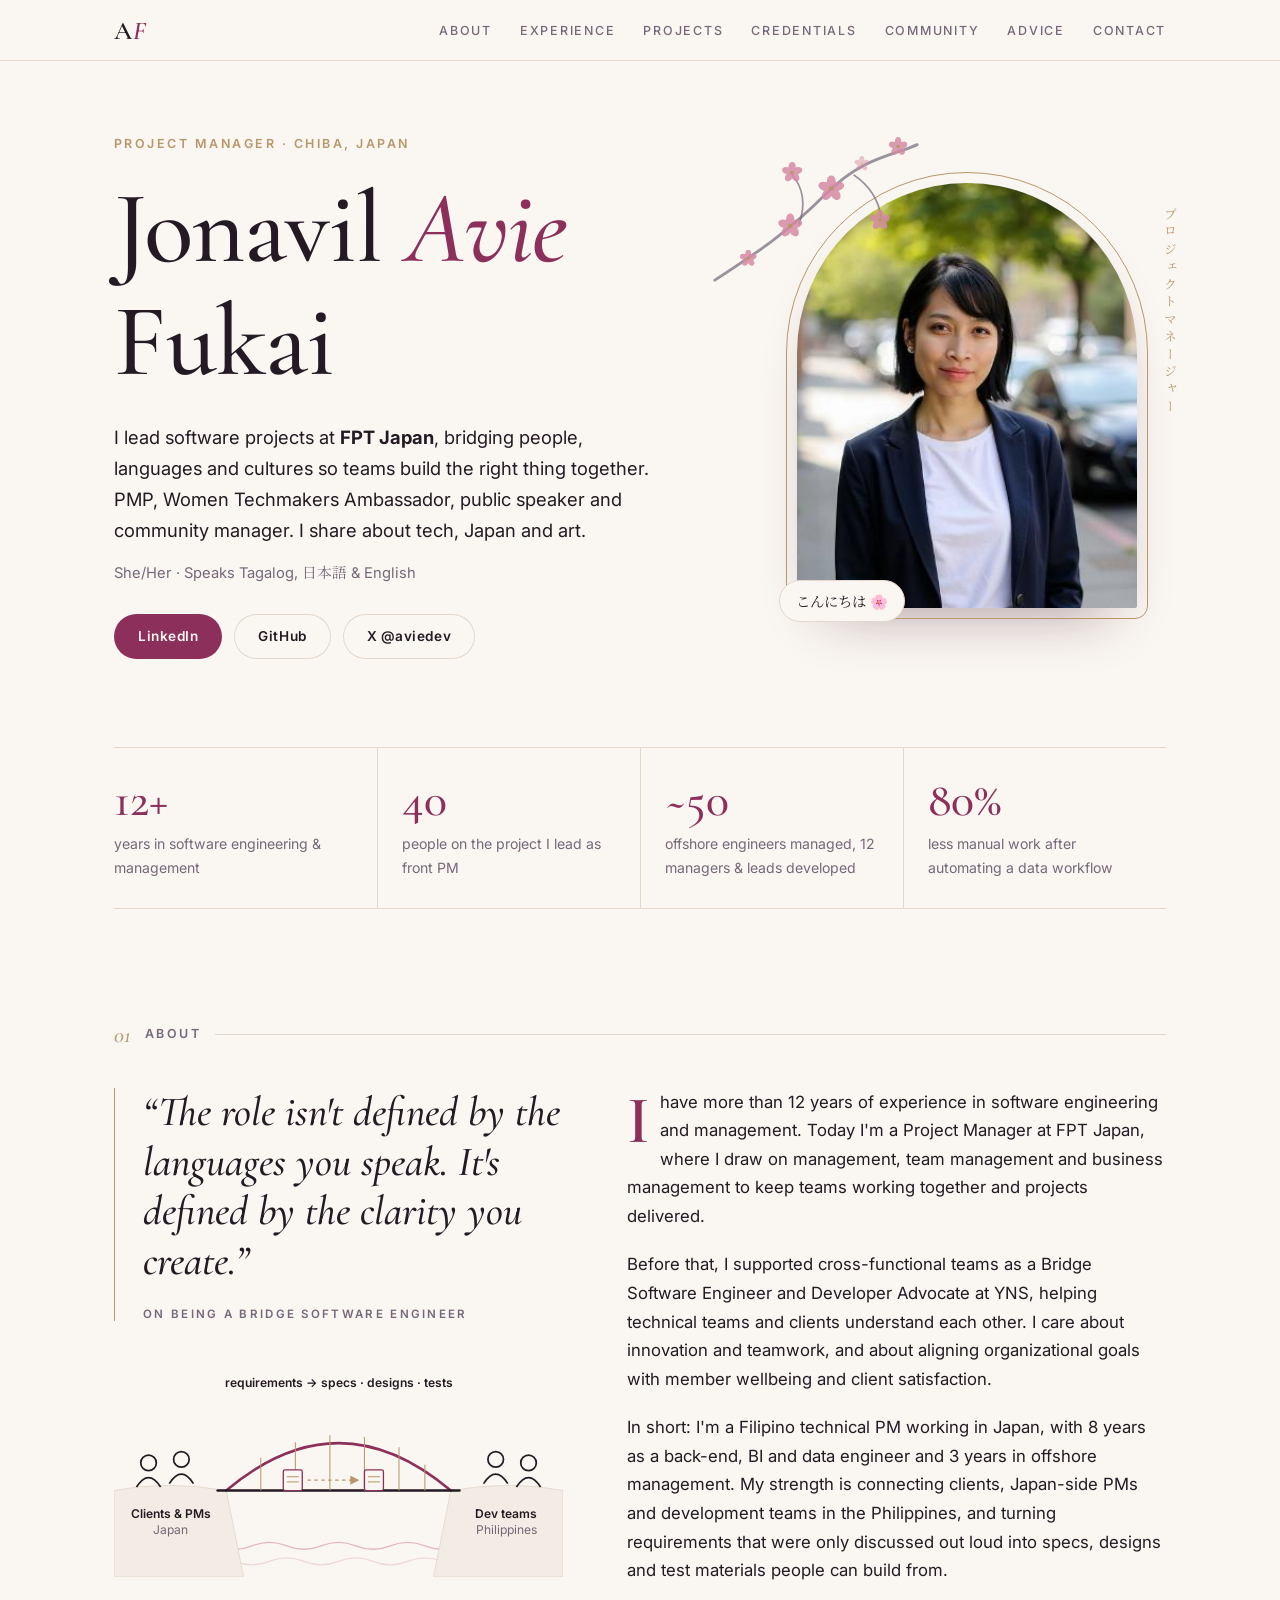
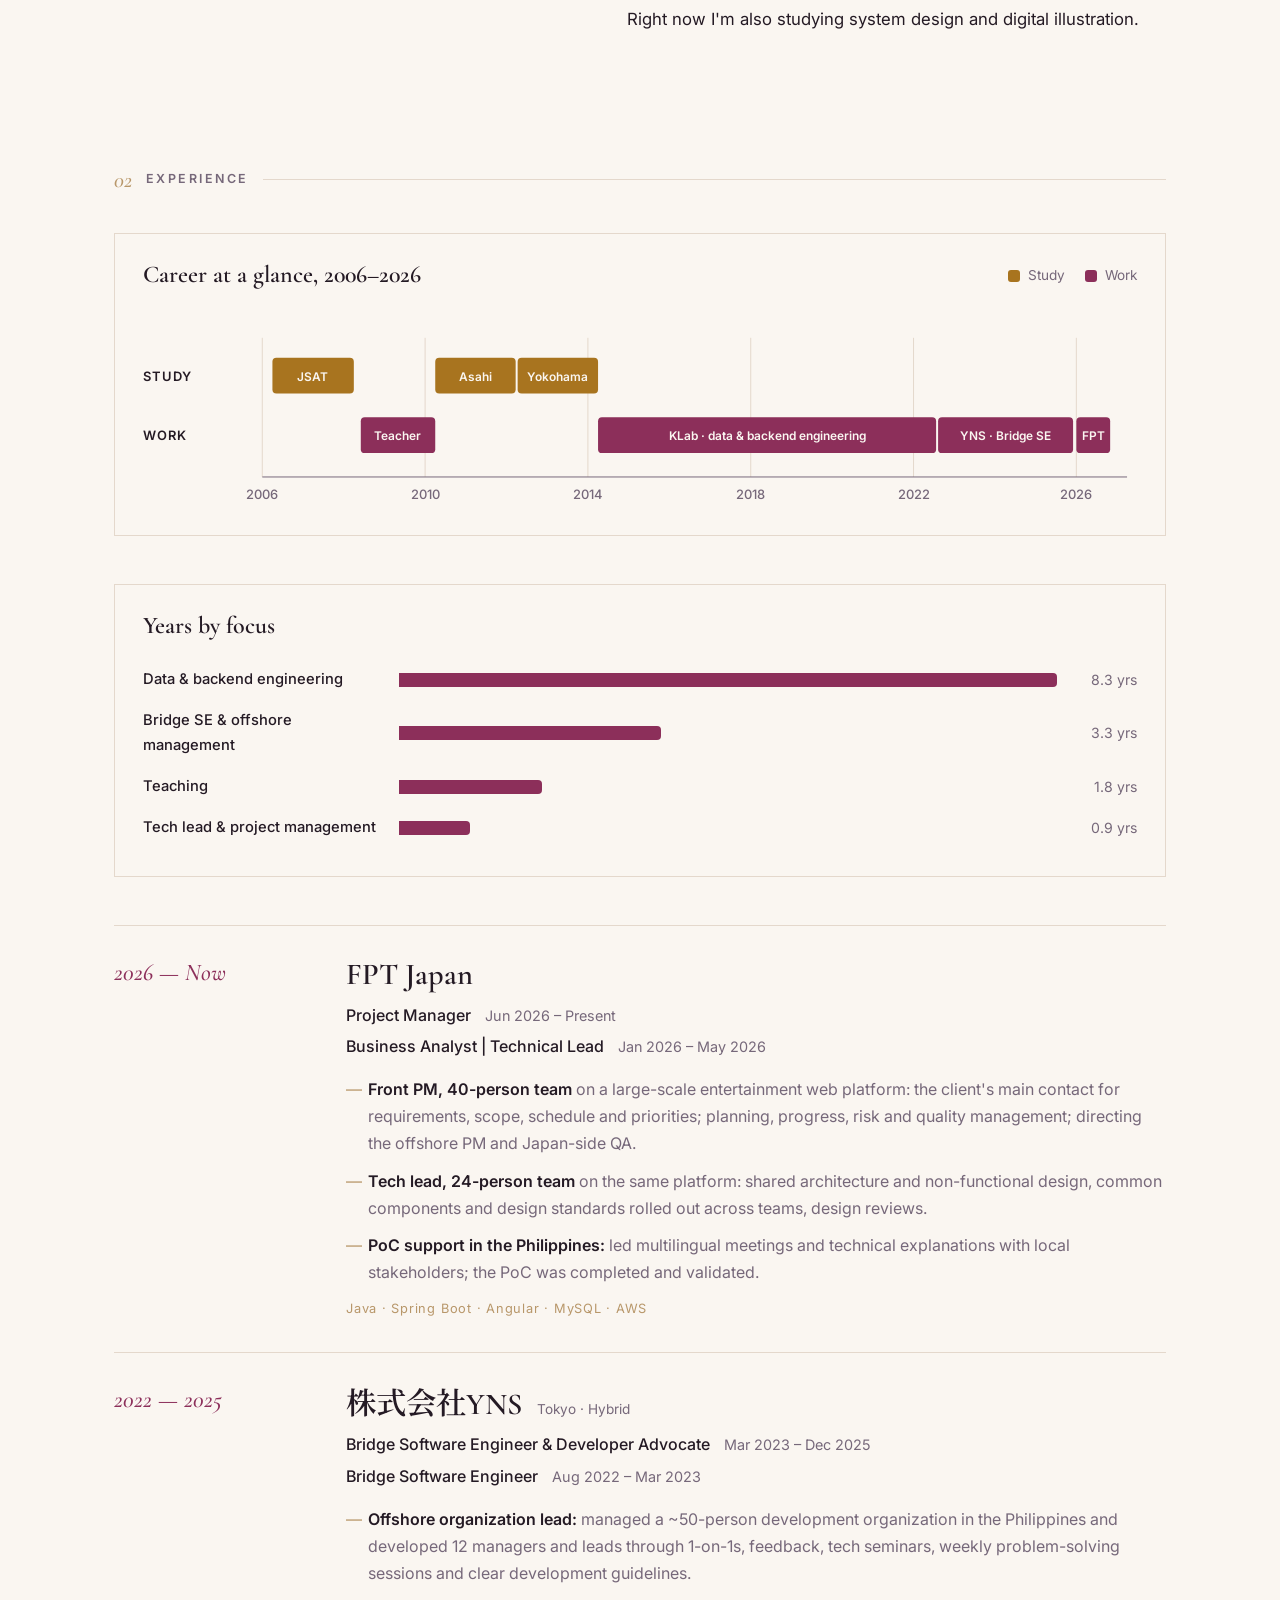
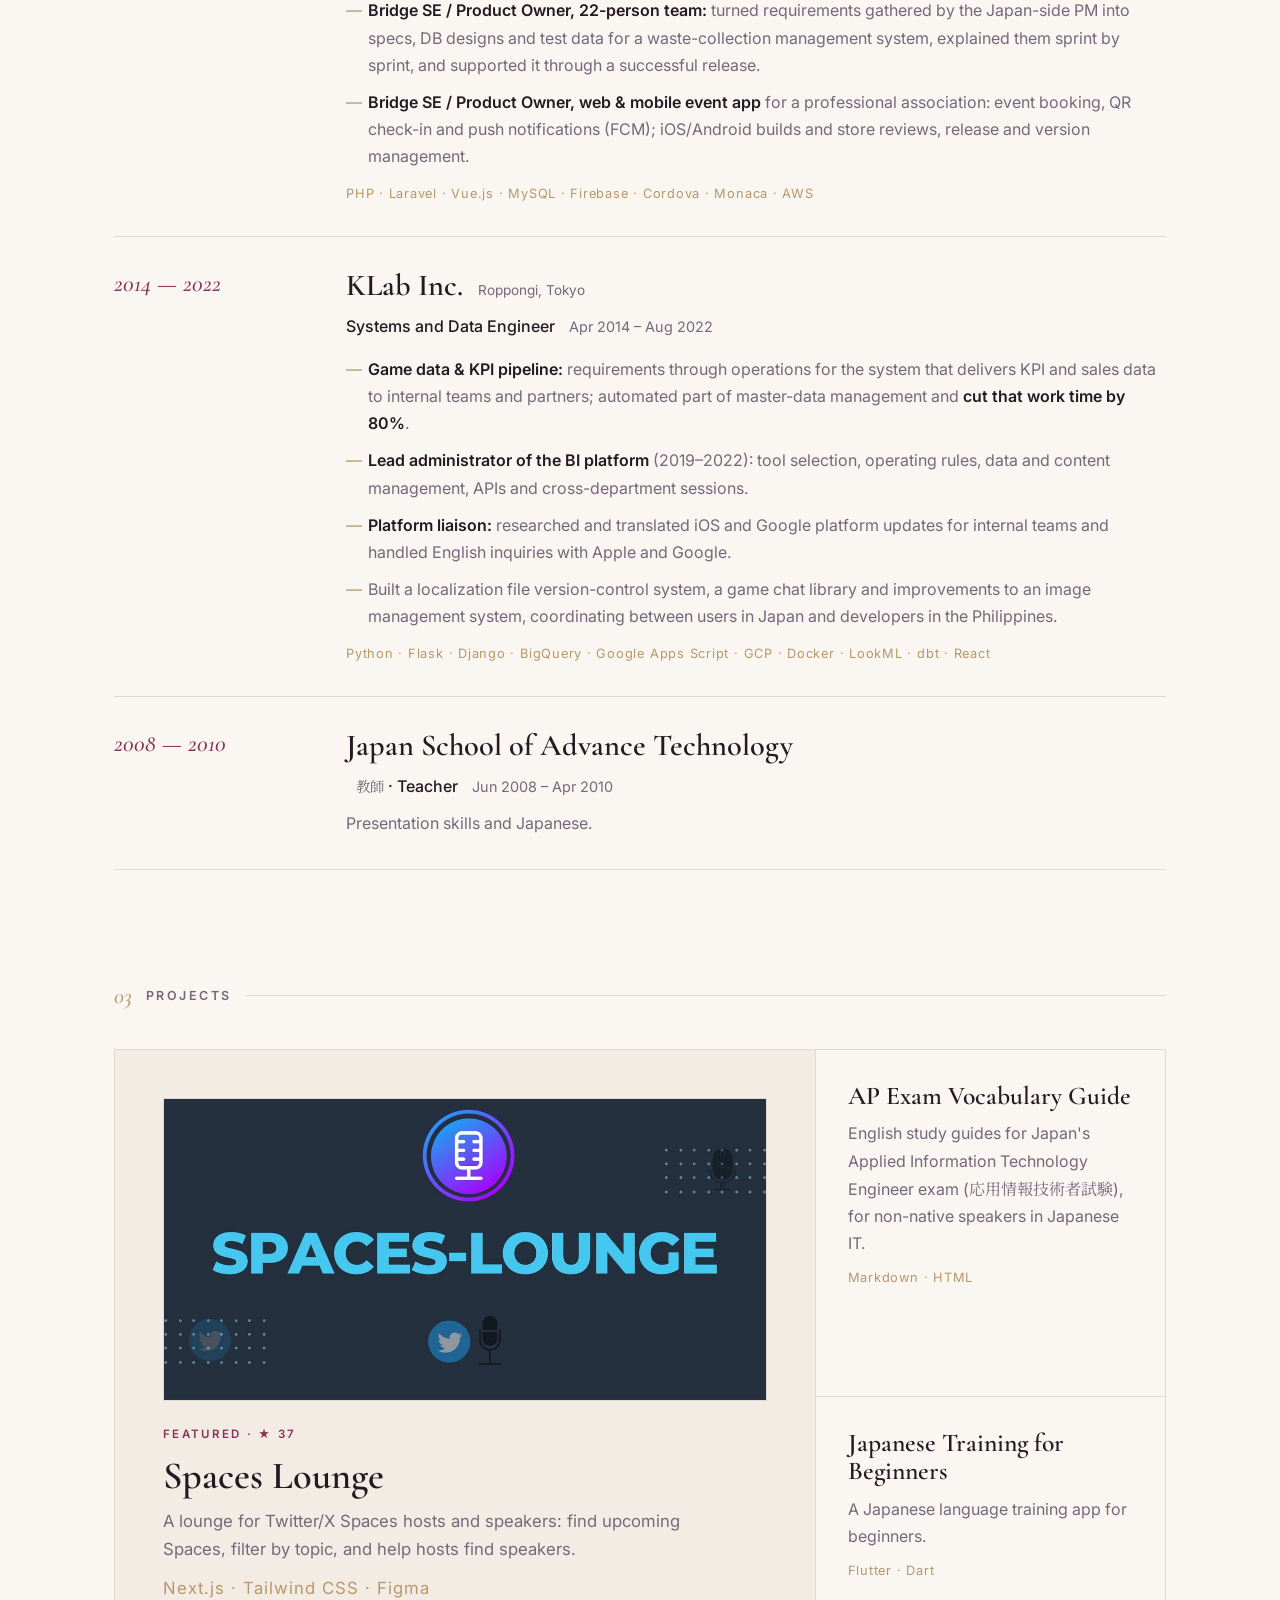
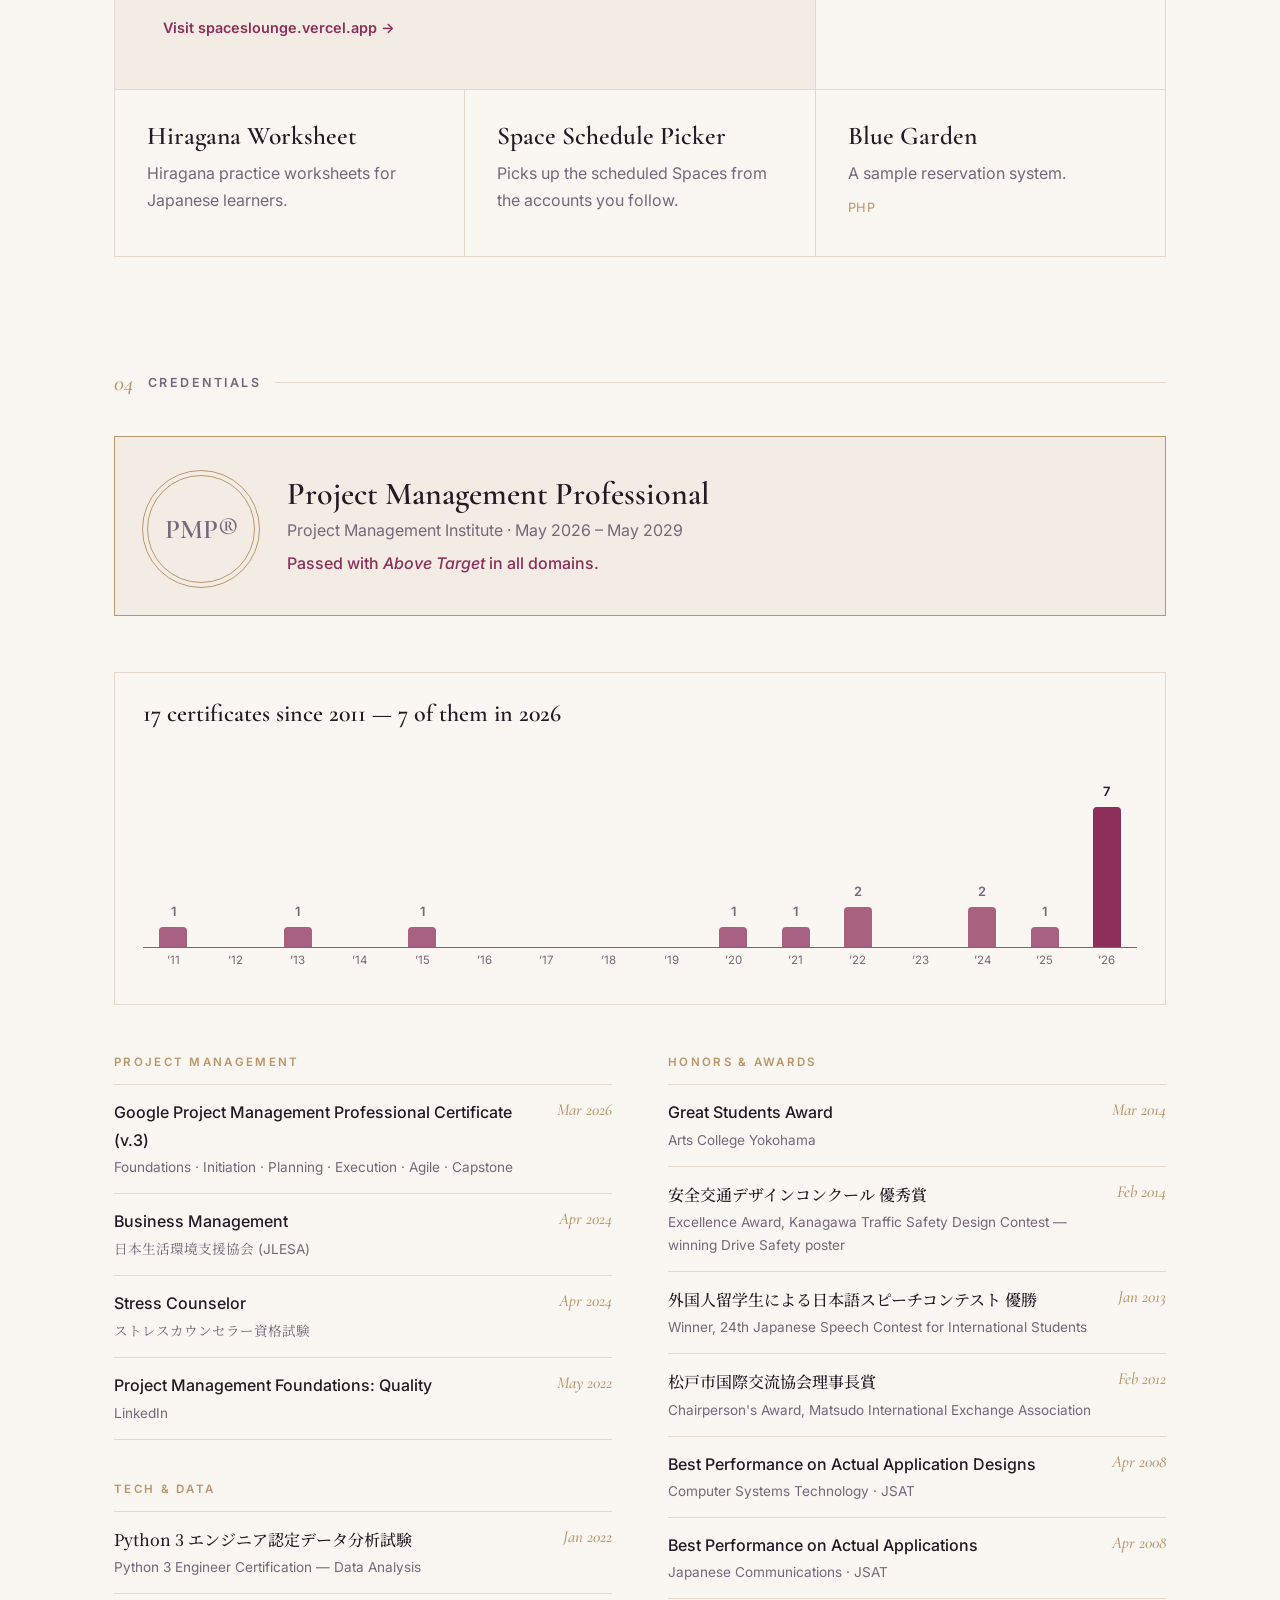
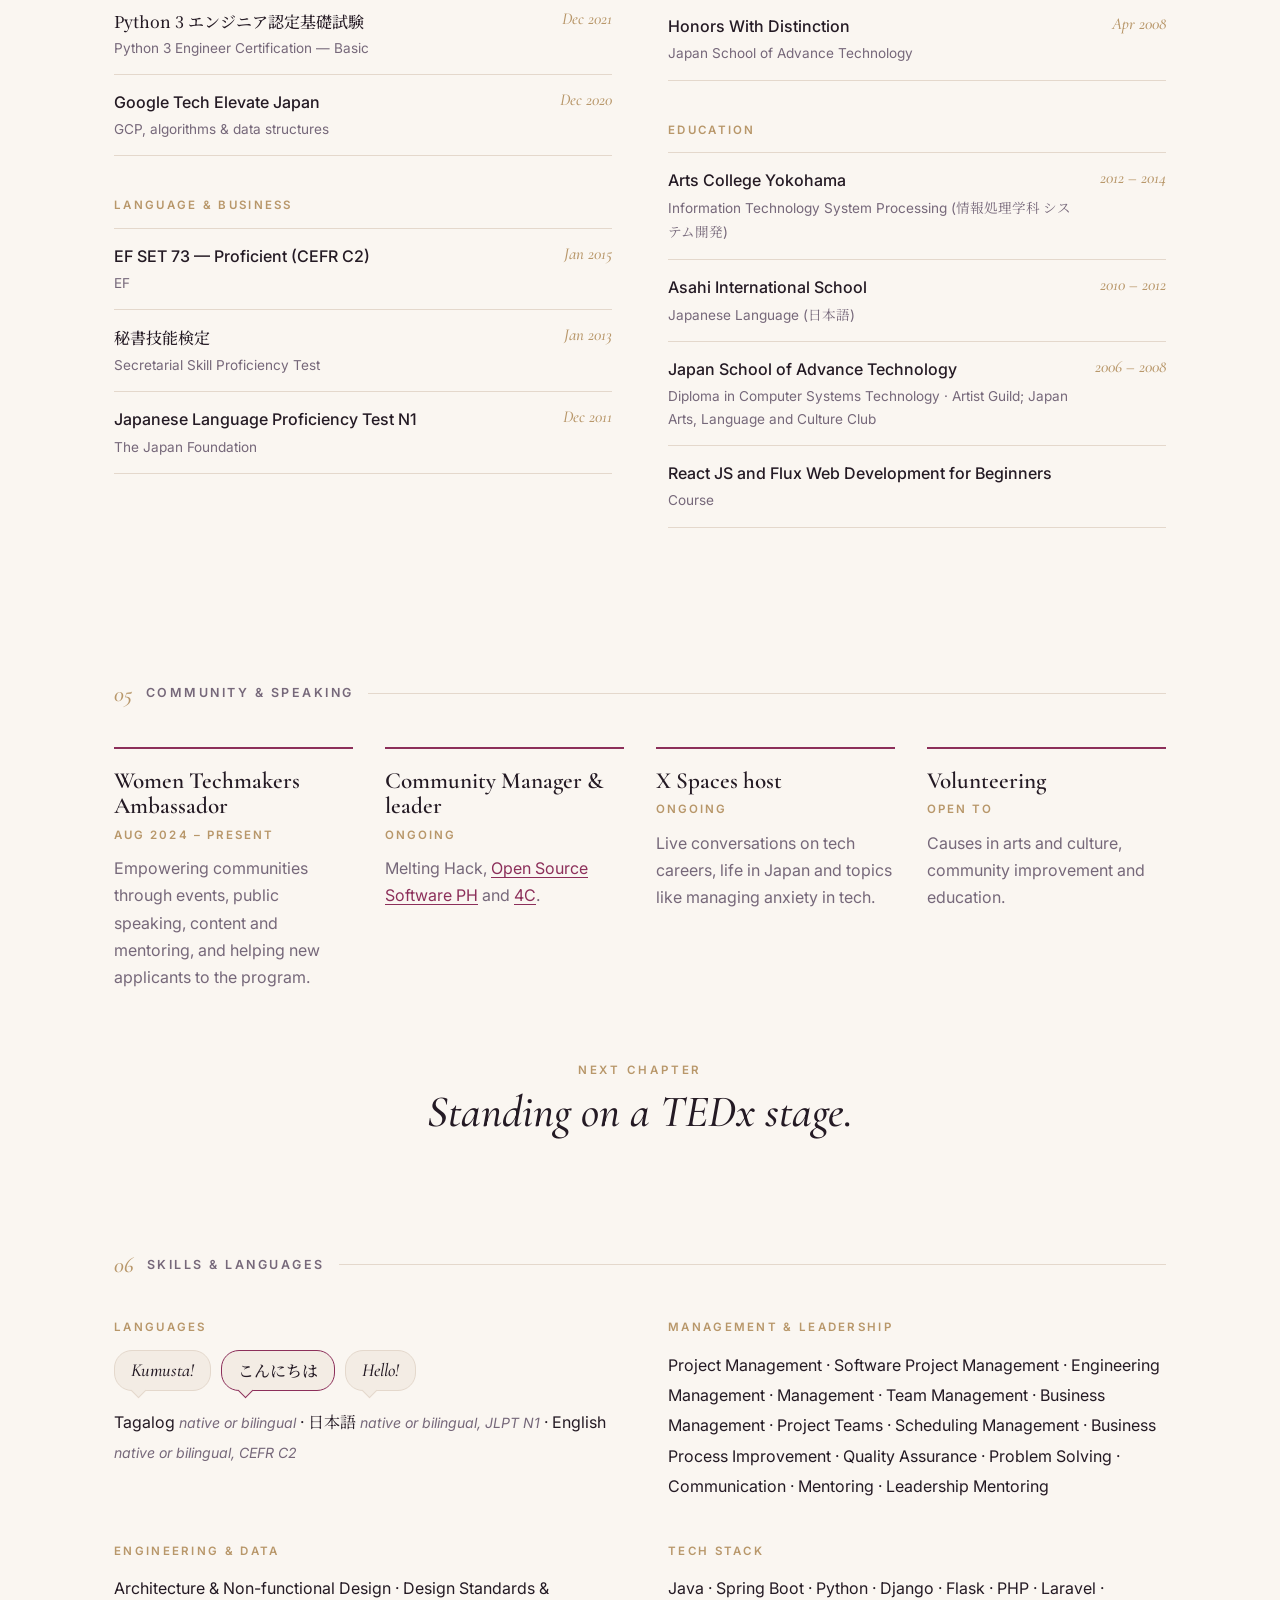
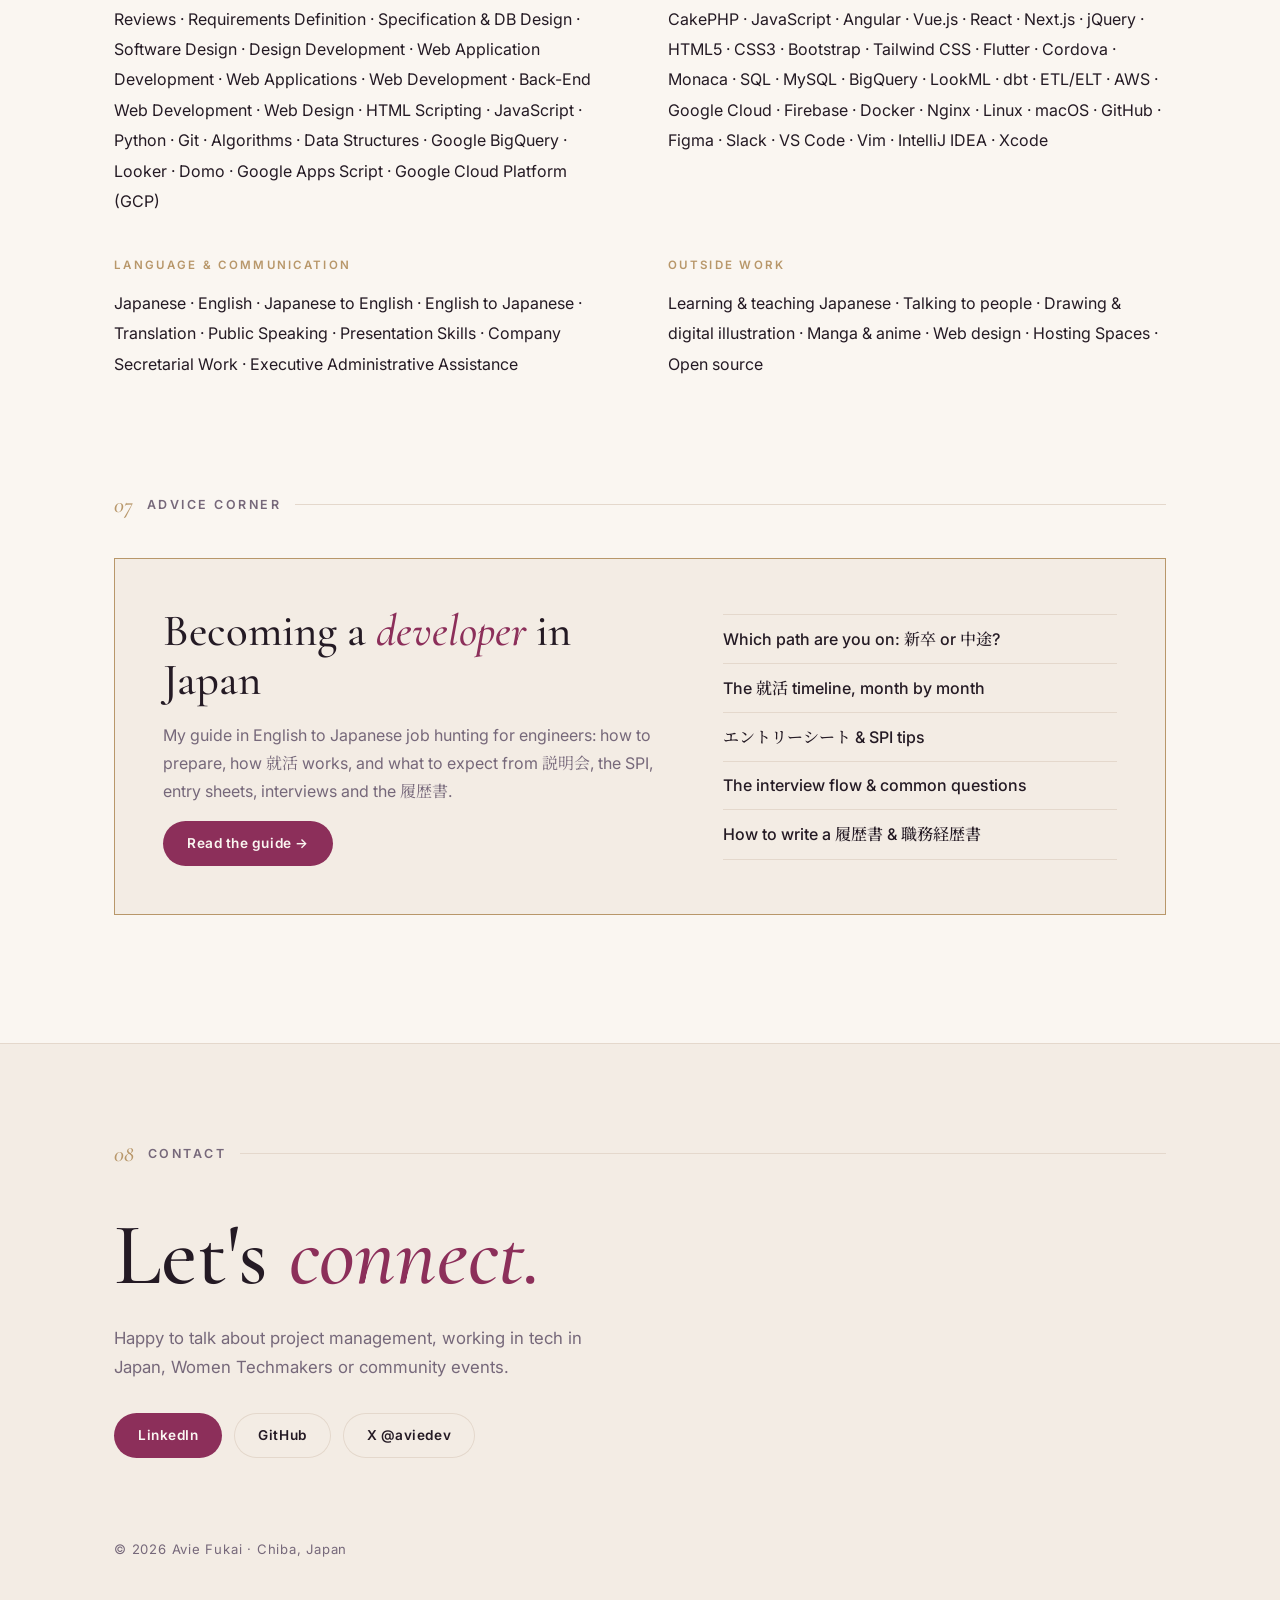
==== commit 1133055a: "Add illustrations and charts to the profile and the advice corner" ====
--- a/index.html
+++ b/index.html
@@ -48,6 +48,30 @@
         </div>
       </div>
       <figure class="portrait">
+        <svg class="sakura" viewBox="0 0 220 160" aria-hidden="true">
+          <defs>
+            <symbol id="blossom" viewBox="-10 -10 20 20">
+              <g style="fill: var(--rose); opacity: .85">
+                <ellipse cx="0" cy="-5" rx="3.4" ry="5"/>
+                <ellipse cx="0" cy="-5" rx="3.4" ry="5" transform="rotate(72)"/>
+                <ellipse cx="0" cy="-5" rx="3.4" ry="5" transform="rotate(144)"/>
+                <ellipse cx="0" cy="-5" rx="3.4" ry="5" transform="rotate(216)"/>
+                <ellipse cx="0" cy="-5" rx="3.4" ry="5" transform="rotate(288)"/>
+              </g>
+              <circle r="1.8" style="fill: var(--gold)"/>
+            </symbol>
+          </defs>
+          <path class="branch" d="M4 150 C 50 120, 80 100, 120 60 S 190 20, 216 8"/>
+          <path class="branch thin" d="M92 92 C 100 70, 96 52, 84 38"/>
+          <path class="branch thin" d="M150 40 C 165 50, 176 66, 178 84"/>
+          <use href="#blossom" x="70" y="80" width="26" height="26"/>
+          <use href="#blossom" x="74" y="26" width="22" height="22"/>
+          <use href="#blossom" x="112" y="40" width="28" height="28"/>
+          <use href="#blossom" x="166" y="76" width="22" height="22"/>
+          <use href="#blossom" x="186" y="0" width="20" height="20"/>
+          <use href="#blossom" x="30" y="118" width="18" height="18"/>
+          <use href="#blossom" x="150" y="20" width="16" height="16" class="bud"/>
+        </svg>
         <div class="arch"><img src="avie.png" alt="Portrait of Avie Fukai" width="400" height="400"></div>
         <figcaption lang="ja">こんにちは 🌸</figcaption>
         <span class="vertical" lang="ja" aria-hidden="true">プロジェクトマネージャー</span>
@@ -68,10 +92,43 @@
     <section id="about" class="wrap section">
       <p class="label"><span>01</span> About</p>
       <div class="about-grid">
-        <blockquote class="pull">
-          “The role isn't defined by the languages you speak. It's defined by the clarity you create.”
-          <cite>On being a Bridge Software Engineer</cite>
-        </blockquote>
+        <div>
+          <blockquote class="pull">
+            “The role isn't defined by the languages you speak. It's defined by the clarity you create.”
+            <cite>On being a Bridge Software Engineer</cite>
+          </blockquote>
+          <figure class="bridge-art">
+            <svg viewBox="0 0 520 250" role="img" aria-labelledby="bridge-title">
+              <title id="bridge-title">Illustration: a bridge connecting clients and PMs in Japan with development teams in the Philippines, carrying requirements across as specs, designs and tests.</title>
+              <path class="water" d="M0 214 q 20 -8 40 0 t 40 0 t 40 0 t 40 0 t 40 0 t 40 0 t 40 0 t 40 0 t 40 0 t 40 0 t 40 0 t 40 0 t 40 0"/>
+              <path class="water faint" d="M20 232 q 20 -8 40 0 t 40 0 t 40 0 t 40 0 t 40 0 t 40 0 t 40 0 t 40 0 t 40 0 t 40 0 t 40 0 t 40 0"/>
+              <path class="land" d="M0 250 V 150 Q 60 138 130 150 L 150 250 Z"/>
+              <path class="land" d="M520 250 V 150 Q 460 138 390 150 L 370 250 Z"/>
+              <path class="arch-line" d="M130 150 Q 260 40 390 150"/>
+              <path class="deck" d="M120 150 H 400"/>
+              <g class="hangers">
+                <line x1="170" y1="150" x2="170" y2="112"/><line x1="210" y1="150" x2="210" y2="94"/>
+                <line x1="250" y1="150" x2="250" y2="86"/><line x1="290" y1="150" x2="290" y2="88"/>
+                <line x1="330" y1="150" x2="330" y2="100"/><line x1="360" y1="150" x2="360" y2="120"/>
+              </g>
+              <g class="people">
+                <circle cx="40" cy="118" r="9"/><path d="M26 146 q 14 -22 28 0"/>
+                <circle cx="78" cy="114" r="9"/><path d="M64 142 q 14 -22 28 0"/>
+                <circle cx="442" cy="114" r="9"/><path d="M428 142 q 14 -22 28 0"/>
+                <circle cx="480" cy="118" r="9"/><path d="M466 146 q 14 -22 28 0"/>
+              </g>
+              <g class="doc"><rect x="196" y="126" width="22" height="24" rx="2"/><line x1="200" y1="134" x2="214" y2="134"/><line x1="200" y1="140" x2="214" y2="140"/></g>
+              <g class="doc"><rect x="290" y="126" width="22" height="24" rx="2"/><line x1="294" y1="134" x2="308" y2="134"/><line x1="294" y1="140" x2="308" y2="140"/></g>
+              <path class="flow-arrow" d="M224 138 H 282" marker-end="url(#arrowhead)"/>
+              <defs><marker id="arrowhead" viewBox="0 0 10 10" refX="8" refY="5" markerWidth="7" markerHeight="7" orient="auto"><path d="M0 0 L10 5 L0 10 z" class="arrow-tip"/></marker></defs>
+              <text x="66" y="182" class="cap" text-anchor="middle">Clients &amp; PMs</text>
+              <text x="66" y="200" class="cap sub" text-anchor="middle">Japan</text>
+              <text x="454" y="182" class="cap" text-anchor="middle">Dev teams</text>
+              <text x="454" y="200" class="cap sub" text-anchor="middle">Philippines</text>
+              <text x="260" y="30" class="cap" text-anchor="middle">requirements → specs · designs · tests</text>
+            </svg>
+          </figure>
+        </div>
         <div class="prose">
           <p>
             I have more than 12 years of experience in software engineering and management.
@@ -99,6 +156,71 @@
 
     <section id="experience" class="wrap section">
       <p class="label"><span>02</span> Experience</p>
+
+      <figure class="chart">
+        <figcaption>
+          <h3>Career at a glance, 2006–2026</h3>
+          <ul class="legend">
+            <li><span class="swatch study"></span>Study</li>
+            <li><span class="swatch work"></span>Work</li>
+          </ul>
+        </figcaption>
+        <div class="chart-scroll">
+          <svg class="gantt" viewBox="0 0 1000 200" role="img" aria-label="Timeline of study and work from 2006 to 2026. Study: Japan School of Advance Technology 2006 to 2008, Asahi International School 2010 to 2012, Arts College Yokohama 2012 to 2014. Work: teacher 2008 to 2010, KLab 2014 to 2022, YNS 2022 to 2025, FPT Japan from 2026.">
+            <g class="grid">
+              <line x1="120" y1="30" x2="120" y2="170"/><line x1="283.8" y1="30" x2="283.8" y2="170"/>
+              <line x1="447.6" y1="30" x2="447.6" y2="170"/><line x1="611.4" y1="30" x2="611.4" y2="170"/>
+              <line x1="775.2" y1="30" x2="775.2" y2="170"/><line x1="939" y1="30" x2="939" y2="170"/>
+            </g>
+            <line class="baseline" x1="120" y1="170" x2="990" y2="170"/>
+            <g class="ticks">
+              <text x="120" y="192">2006</text><text x="283.8" y="192">2010</text><text x="447.6" y="192">2014</text>
+              <text x="611.4" y="192">2018</text><text x="775.2" y="192">2022</text><text x="939" y="192">2026</text>
+            </g>
+            <text class="row-label" x="0" y="73">Study</text>
+            <text class="row-label" x="0" y="133">Work</text>
+            <g class="bar study">
+              <rect x="130.2" y="50" width="81.9" height="36" rx="4"><title>Japan School of Advance Technology · Diploma in Computer Systems Technology · 2006–2008</title></rect>
+              <text x="171" y="73">JSAT</text>
+            </g>
+            <g class="bar study">
+              <rect x="294" y="50" width="80.9" height="36" rx="4"><title>Asahi International School · Japanese language · 2010–2012</title></rect>
+              <text x="334.5" y="73">Asahi</text>
+            </g>
+            <g class="bar study">
+              <rect x="376.9" y="50" width="80.9" height="36" rx="4"><title>Arts College Yokohama · Information Technology System Processing · 2012–2014</title></rect>
+              <text x="417.4" y="73">Yokohama</text>
+            </g>
+            <g class="bar work">
+              <rect x="219.1" y="110" width="74.9" height="36" rx="4"><title>Teacher · Japan School of Advance Technology · Jun 2008 – Apr 2010</title></rect>
+              <text x="256.5" y="133">Teacher</text>
+            </g>
+            <g class="bar work">
+              <rect x="457.8" y="110" width="340.1" height="36" rx="4"><title>KLab Inc. · Systems and Data Engineer · Apr 2014 – Aug 2022</title></rect>
+              <text x="627.8" y="133">KLab · data &amp; backend engineering</text>
+            </g>
+            <g class="bar work">
+              <rect x="799.9" y="110" width="135.8" height="36" rx="4"><title>YNS · Bridge SE, Developer Advocate &amp; offshore management · Aug 2022 – Dec 2025</title></rect>
+              <text x="867.8" y="133">YNS · Bridge SE</text>
+            </g>
+            <g class="bar work">
+              <rect x="939" y="110" width="34" height="36" rx="4"><title>FPT Japan · Tech lead, then Project Manager · Jan 2026 – present</title></rect>
+              <text x="956" y="133">FPT</text>
+            </g>
+          </svg>
+        </div>
+      </figure>
+
+      <figure class="chart">
+        <figcaption><h3>Years by focus</h3></figcaption>
+        <ul class="hbars">
+          <li title="Apr 2014 – Aug 2022 at KLab"><span class="name">Data &amp; backend engineering</span><span class="track"><span class="fill" style="--v: 100%"></span></span><span class="val">8.3 yrs</span></li>
+          <li title="Aug 2022 – Dec 2025 at YNS"><span class="name">Bridge SE &amp; offshore management</span><span class="track"><span class="fill" style="--v: 39.8%"></span></span><span class="val">3.3 yrs</span></li>
+          <li title="Jun 2008 – Apr 2010"><span class="name">Teaching</span><span class="track"><span class="fill" style="--v: 21.7%"></span></span><span class="val">1.8 yrs</span></li>
+          <li title="Jan 2026 – present at FPT Japan"><span class="name">Tech lead &amp; project management</span><span class="track"><span class="fill" style="--v: 10.8%"></span></span><span class="val">0.9 yrs</span></li>
+        </ul>
+      </figure>
+
       <ol class="timeline">
         <li>
           <p class="years">2026 — Now</p>
@@ -157,6 +279,7 @@
       <p class="label"><span>03</span> Projects</p>
       <div class="projects">
         <article class="project featured">
+          <img class="shot" src="images/spaces-lounge.jpg" alt="Spaces Lounge banner with a microphone icon" width="1200" height="600" loading="lazy">
           <p class="tag">Featured · ★ 37</p>
           <h3><a href="https://github.com/avie-dev/spaceslounge" target="_blank" rel="noopener">Spaces Lounge</a></h3>
           <p>A lounge for Twitter/X Spaces hosts and speakers: find upcoming Spaces, filter by topic, and help hosts find speakers.</p>
@@ -200,6 +323,28 @@
           <p class="accent">Passed with <em>Above Target</em> in all domains.</p>
         </div>
       </div>
+
+      <figure class="chart">
+        <figcaption><h3>17 certificates since 2011 — 7 of them in 2026</h3></figcaption>
+        <ol class="cols" aria-label="Certificates earned per year">
+          <li title="2011: JLPT N1" style="--n: 1"><b>1</b><i></i><span>’11</span></li>
+          <li title="2012: none" style="--n: 0"><b></b><i></i><span>’12</span></li>
+          <li title="2013: Secretarial Skill Proficiency Test" style="--n: 1"><b>1</b><i></i><span>’13</span></li>
+          <li title="2014: none" style="--n: 0"><b></b><i></i><span>’14</span></li>
+          <li title="2015: EF SET 73 (CEFR C2)" style="--n: 1"><b>1</b><i></i><span>’15</span></li>
+          <li title="2016: none" style="--n: 0"><b></b><i></i><span>’16</span></li>
+          <li title="2017: none" style="--n: 0"><b></b><i></i><span>’17</span></li>
+          <li title="2018: none" style="--n: 0"><b></b><i></i><span>’18</span></li>
+          <li title="2019: none" style="--n: 0"><b></b><i></i><span>’19</span></li>
+          <li title="2020: Google Tech Elevate Japan" style="--n: 1"><b>1</b><i></i><span>’20</span></li>
+          <li title="2021: Python 3 Engineer Certification — Basic" style="--n: 1"><b>1</b><i></i><span>’21</span></li>
+          <li title="2022: Python 3 Data Analysis; LinkedIn PM Foundations: Quality" style="--n: 2"><b>2</b><i></i><span>’22</span></li>
+          <li title="2023: none" style="--n: 0"><b></b><i></i><span>’23</span></li>
+          <li title="2024: Business Management; Stress Counselor" style="--n: 2"><b>2</b><i></i><span>’24</span></li>
+          <li title="2025: Google Foundations of Project Management" style="--n: 1"><b>1</b><i></i><span>’25</span></li>
+          <li title="2026: PMP, Google PM Professional Certificate and 5 Google PM courses" style="--n: 7" class="peak"><b>7</b><i></i><span>’26</span></li>
+        </ol>
+      </figure>
 
       <div class="columns">
         <div>
@@ -281,6 +426,11 @@
       <div class="skills">
         <div>
           <h4 class="group">Languages</h4>
+          <div class="bubbles" aria-hidden="true">
+            <span class="bubble">Kumusta!</span>
+            <span class="bubble jp" lang="ja">こんにちは</span>
+            <span class="bubble">Hello!</span>
+          </div>
           <p class="list">Tagalog <em>native or bilingual</em> · <span lang="ja">日本語</span> <em>native or bilingual, JLPT N1</em> · English <em>native or bilingual, CEFR C2</em></p>
         </div>
         <div>
--- a/styles.css
+++ b/styles.css
@@ -7,6 +7,8 @@
   --rose: #d48aa5;
   --gold: #b8976a;
   --line: #e4d8cc;
+  --c-work: #8c2f5a;
+  --c-study: #a8741f;
   --serif: "Cormorant Garamond", "Noto Serif JP", Georgia, serif;
   --sans: "Inter", system-ui, sans-serif;
 }
@@ -21,6 +23,8 @@
     --rose: #b46b88;
     --gold: #b8976a;
     --line: #3a2f38;
+    --c-work: #d4669a;
+    --c-study: #b07c24;
   }
 }
 
@@ -321,6 +325,110 @@
 footer .sub { max-width: 520px; color: var(--muted); margin: 20px 0 32px; font-size: 1.05rem; }
 .copy { margin: 80px 0 0; color: var(--muted); font-size: .82rem; letter-spacing: .06em; }
 
+/* Illustrations */
+.sakura {
+  position: absolute;
+  top: -46px;
+  left: -86px;
+  width: 210px;
+  z-index: 2;
+  pointer-events: none;
+}
+.sakura .branch { fill: none; stroke: var(--muted); stroke-width: 3; stroke-linecap: round; opacity: .7; }
+.sakura .branch.thin { stroke-width: 1.8; }
+.sakura .bud { opacity: .55; }
+
+.bridge-art { margin: 40px 0 0; }
+.bridge-art svg { width: 100%; height: auto; display: block; }
+.bridge-art .water { fill: none; stroke: var(--rose); stroke-width: 1.5; opacity: .6; }
+.bridge-art .water.faint { opacity: .3; }
+.bridge-art .land { fill: var(--paper-2); stroke: var(--line); }
+.bridge-art .arch-line { fill: none; stroke: var(--accent); stroke-width: 3; stroke-linecap: round; }
+.bridge-art .deck { stroke: var(--ink); stroke-width: 3; stroke-linecap: round; }
+.bridge-art .hangers line { stroke: var(--gold); stroke-width: 1.2; }
+.bridge-art .people circle, .bridge-art .people path { fill: none; stroke: var(--ink); stroke-width: 2; }
+.bridge-art .doc rect { fill: var(--paper); stroke: var(--accent); stroke-width: 1.5; }
+.bridge-art .doc line { stroke: var(--gold); stroke-width: 1.2; }
+.bridge-art .flow-arrow { stroke: var(--gold); stroke-width: 1.5; stroke-dasharray: 4 4; fill: none; }
+.bridge-art .arrow-tip { fill: var(--gold); }
+.bridge-art .cap { font: 600 14px var(--sans); fill: var(--ink); }
+.bridge-art .cap.sub { font-weight: 400; fill: var(--muted); }
+
+/* Charts */
+.chart { margin: 0 0 48px; padding: 28px; border: 1px solid var(--line); background: var(--paper); }
+.chart figcaption { display: flex; flex-wrap: wrap; justify-content: space-between; align-items: baseline; gap: 12px; margin-bottom: 20px; }
+.chart figcaption h3 { font-size: 1.5rem; }
+.legend { display: flex; gap: 20px; list-style: none; margin: 0; padding: 0; font-size: .85rem; color: var(--muted); }
+.legend li { display: flex; align-items: center; gap: 8px; }
+.swatch { width: 12px; height: 12px; border-radius: 3px; }
+.swatch.study { background: var(--c-study); }
+.swatch.work { background: var(--c-work); }
+
+.chart-scroll { overflow-x: auto; }
+.gantt { width: 100%; min-width: 640px; height: auto; display: block; }
+.gantt .grid line { stroke: var(--line); stroke-width: 1; }
+.gantt .baseline { stroke: var(--muted); stroke-width: 1; }
+.gantt .ticks text { font: 500 13px var(--sans); fill: var(--muted); text-anchor: middle; }
+.gantt .row-label { font: 600 13px var(--sans); fill: var(--ink); letter-spacing: .08em; text-transform: uppercase; }
+.gantt .bar text { font: 600 12px var(--sans); fill: var(--paper); text-anchor: middle; pointer-events: none; }
+.gantt .bar.study rect { fill: var(--c-study); }
+.gantt .bar.work rect { fill: var(--c-work); }
+.gantt .bar rect { transition: opacity .2s; cursor: default; }
+.gantt:hover .bar rect { opacity: .55; }
+.gantt .bar:hover rect { opacity: 1; }
+
+.hbars { list-style: none; margin: 0; padding: 0; }
+.hbars li { display: grid; grid-template-columns: 240px 1fr 64px; gap: 16px; align-items: center; padding: 8px 0; }
+.hbars .name { font-weight: 500; font-size: .92rem; }
+.hbars .track { height: 14px; }
+.hbars .fill { display: block; height: 100%; width: var(--v); background: var(--c-work); border-radius: 0 4px 4px 0; }
+.hbars .val { color: var(--muted); font-size: .88rem; text-align: right; }
+
+.cols {
+  list-style: none;
+  margin: 0;
+  padding: 0;
+  display: grid;
+  grid-template-columns: repeat(16, 1fr);
+  gap: 2px;
+  align-items: end;
+  height: 200px;
+  border-bottom: 1px solid var(--muted);
+}
+.cols li { display: flex; flex-direction: column; align-items: center; justify-content: flex-end; height: 100%; position: relative; }
+.cols b { font-size: .8rem; color: var(--muted); font-weight: 600; margin-bottom: 4px; }
+.cols i { display: block; width: 70%; max-width: 28px; height: calc(var(--n) * 20px); background: var(--c-work); border-radius: 4px 4px 0 0; opacity: .75; }
+.cols li.peak i { opacity: 1; }
+.cols li.peak b { color: var(--ink); }
+.cols span { position: absolute; bottom: -24px; font-size: .72rem; color: var(--muted); }
+.chart .cols { margin-bottom: 28px; }
+
+.project .shot { width: 100%; height: auto; display: block; margin-bottom: 24px; border: 1px solid var(--line); }
+
+.bubbles { display: flex; flex-wrap: wrap; gap: 10px; margin: 4px 0 16px; }
+.bubble {
+  position: relative;
+  padding: 8px 16px;
+  border-radius: 18px;
+  background: var(--paper-2);
+  border: 1px solid var(--line);
+  font: italic 500 1.15rem var(--serif);
+}
+.bubble.jp { font-style: normal; font-size: 1rem; border-color: var(--accent); }
+.bubble::after {
+  content: "";
+  position: absolute;
+  bottom: -6px;
+  left: 18px;
+  width: 10px;
+  height: 10px;
+  background: inherit;
+  border-right: 1px solid;
+  border-bottom: 1px solid;
+  border-color: inherit;
+  transform: rotate(45deg);
+}
+
 /* Advice corner teaser on the home page */
 .advice-card {
   display: grid;
@@ -344,6 +452,44 @@
 .guide-hero h1 em { color: var(--accent); }
 .guide-hero .lede { max-width: 720px; }
 .guide-hero .meta { max-width: 720px; }
+.guide-hero-grid { display: grid; grid-template-columns: 1.4fr 1fr; gap: 48px; align-items: center; }
+.hero-art { margin: 0; }
+.hero-art svg { width: 100%; height: auto; display: block; }
+.hero-art .sun { fill: var(--rose); opacity: .45; }
+.hero-art .fuji { fill: var(--paper-2); stroke: var(--muted); stroke-width: 1.5; stroke-linejoin: round; }
+.hero-art .snow { fill: var(--paper); stroke: var(--muted); stroke-width: 1; stroke-linejoin: round; }
+.hero-art .hill { fill: var(--paper-2); }
+.hero-art .laptop rect, .hero-art .laptop path { fill: var(--ink); }
+.hero-art .laptop .screen { fill: var(--paper); }
+.hero-art .code line { stroke: var(--muted); stroke-width: 4; stroke-linecap: round; opacity: .6; }
+.hero-art .code .hl { stroke: var(--accent); opacity: 1; }
+.hero-art .jp { font: 600 18px "Noto Serif JP", serif; fill: var(--accent); }
+.hero-art .petals ellipse { fill: var(--rose); opacity: .8; }
+
+.calendar .markers line { stroke: var(--muted); stroke-dasharray: 3 4; }
+.calendar .markers text { font: 600 12px var(--sans); fill: var(--ink); }
+.calendar .row-labels text { font: 500 13px var(--sans); fill: var(--ink); }
+.calendar .years text { font: italic 500 18px var(--serif); fill: var(--gold); text-anchor: middle; }
+.chart figcaption .note { margin: 0; }
+
+.doc-grid { display: grid; grid-template-columns: 340px 1fr; gap: 48px; align-items: start; }
+.rireki { margin: 0; position: sticky; top: 84px; }
+.rireki svg { width: 100%; height: auto; display: block; }
+.rireki .sheet { fill: var(--paper); stroke: var(--line); }
+.rireki .cell { fill: none; stroke: var(--muted); stroke-width: .8; }
+.rireki .cell-l, .rireki .rows-l line { stroke: var(--line); stroke-width: .8; }
+.rireki .photo { fill: var(--paper-2); stroke: var(--muted); stroke-dasharray: 3 3; }
+.rireki .ph { stroke: var(--line); stroke-width: 3; stroke-linecap: round; }
+.rireki text { font-family: "Noto Serif JP", serif; fill: var(--ink); }
+.rireki .t-title { font-size: 20px; font-weight: 600; }
+.rireki .t-small { font-size: 10px; }
+.rireki .t-name { font-size: 18px; }
+.rireki .pins circle { fill: var(--accent); }
+.rireki .pins text { font: 700 10px var(--sans); fill: var(--paper); text-anchor: middle; }
+.pin-key { margin: 16px 0 0; padding-left: 22px; font-size: .85rem; color: var(--muted); }
+.pin-key li { padding-bottom: 4px; }
+.pin-key li::marker { color: var(--accent); font-weight: 700; }
+
 .callout {
   max-width: 820px;
   padding: 20px 24px;
@@ -455,6 +601,9 @@
   .advice-card { padding: 32px; }
   .community.three { grid-template-columns: 1fr; }
   .toc { grid-template-columns: 1fr; }
+  .guide-hero-grid, .doc-grid { grid-template-columns: 1fr; gap: 32px; }
+  .hero-art { max-width: 360px; }
+  .rireki { position: static; max-width: 400px; }
 }
 
 @media (max-width: 560px) {
@@ -465,6 +614,10 @@
   .rows li { flex-direction: column; gap: 4px; }
   .vertical { display: none; }
   .advice-card { padding: 24px; }
+  .chart { padding: 20px 16px; }
+  .hbars li { grid-template-columns: 1fr 56px; gap: 6px 12px; }
+  .hbars .name { grid-column: 1 / -1; }
+  .sakura { width: 150px; left: -40px; top: -36px; }
   .glossary div { grid-template-columns: 1fr; gap: 2px; }
   td:first-child { white-space: normal; }
   table, tbody, tr, td { display: block; }
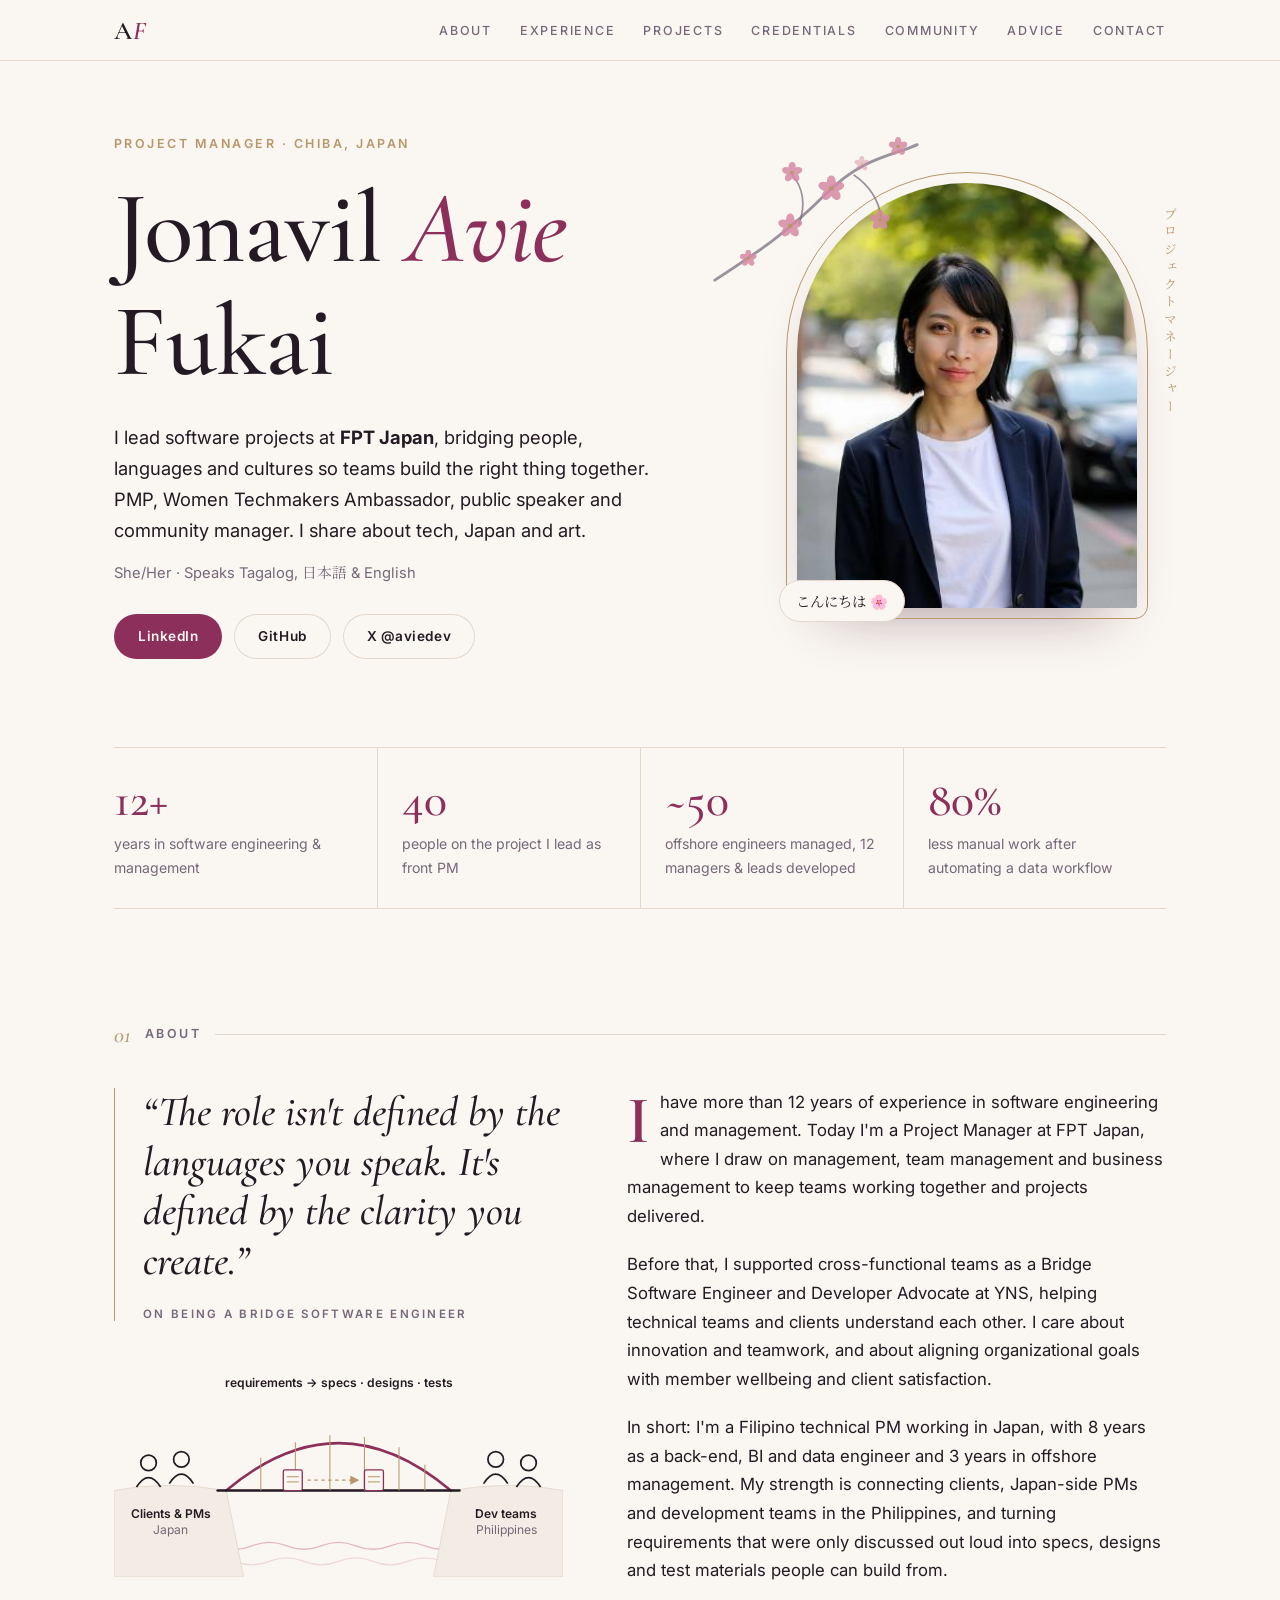
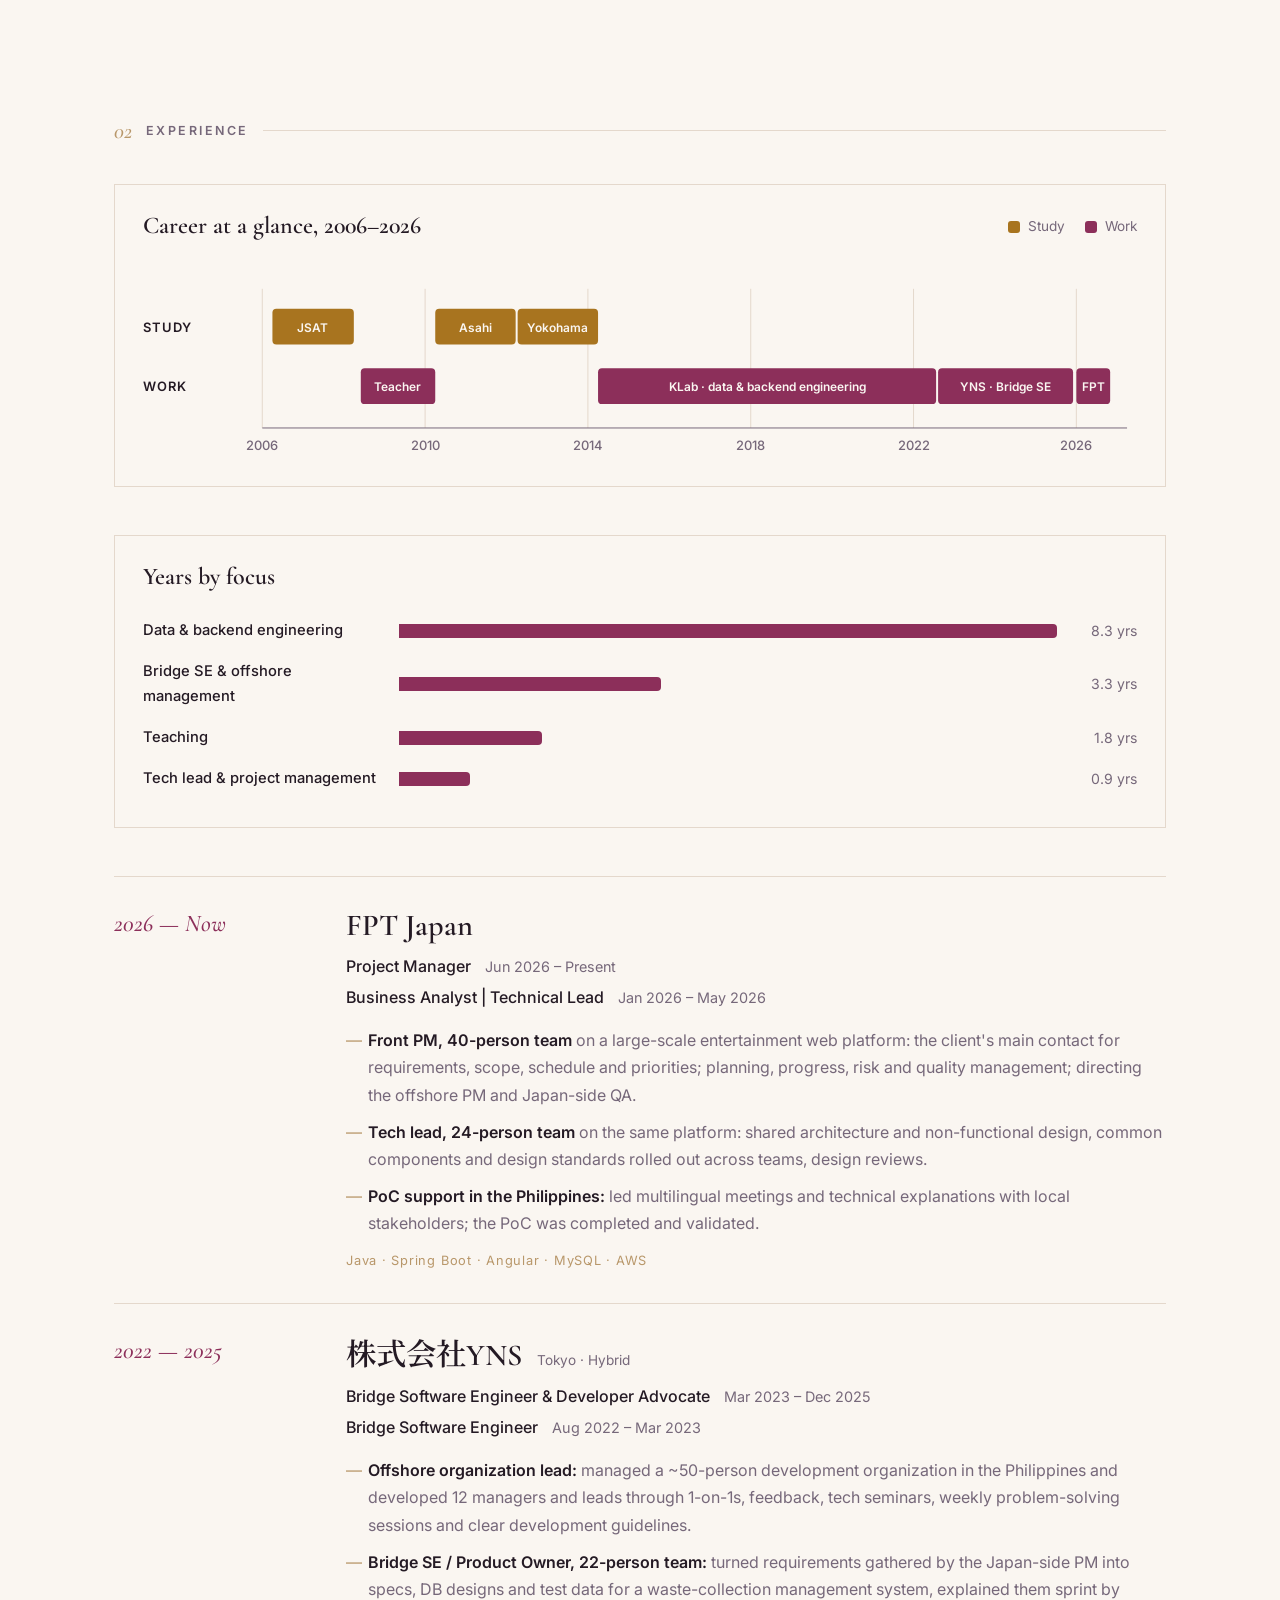
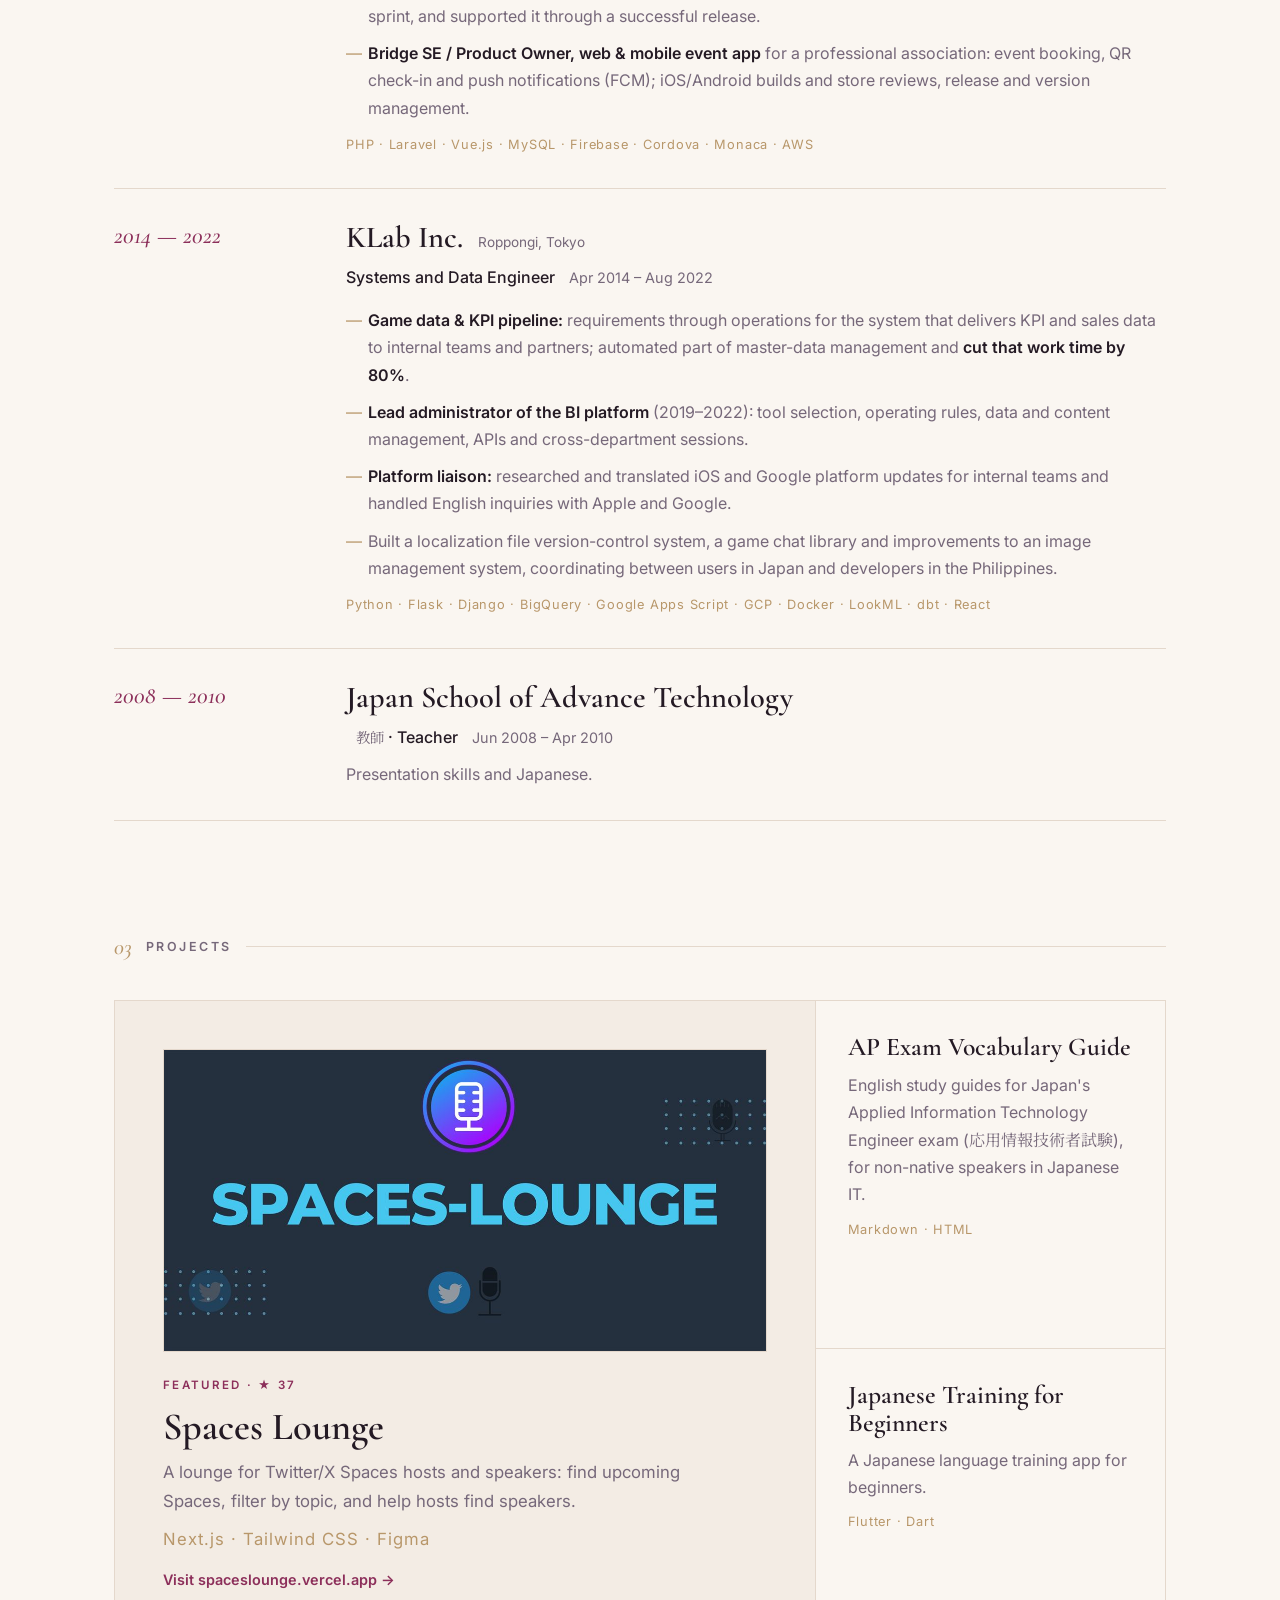
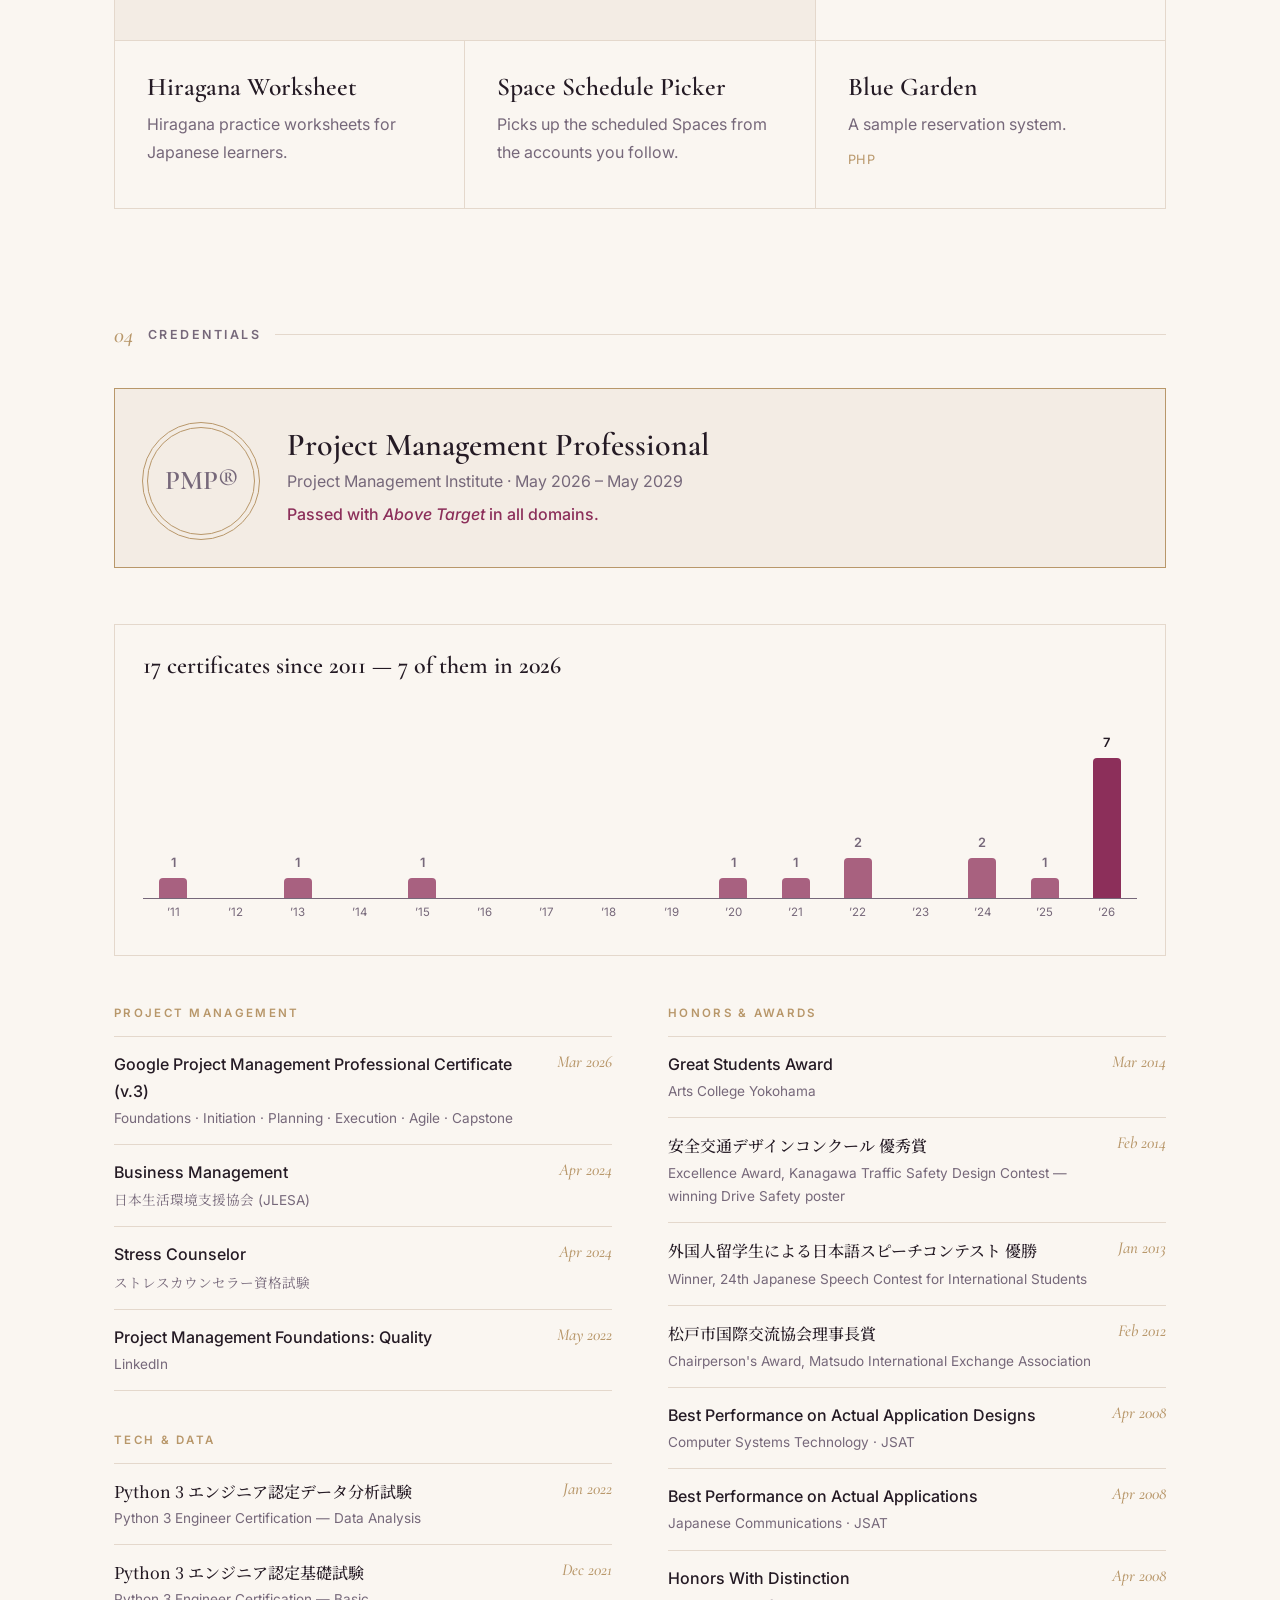
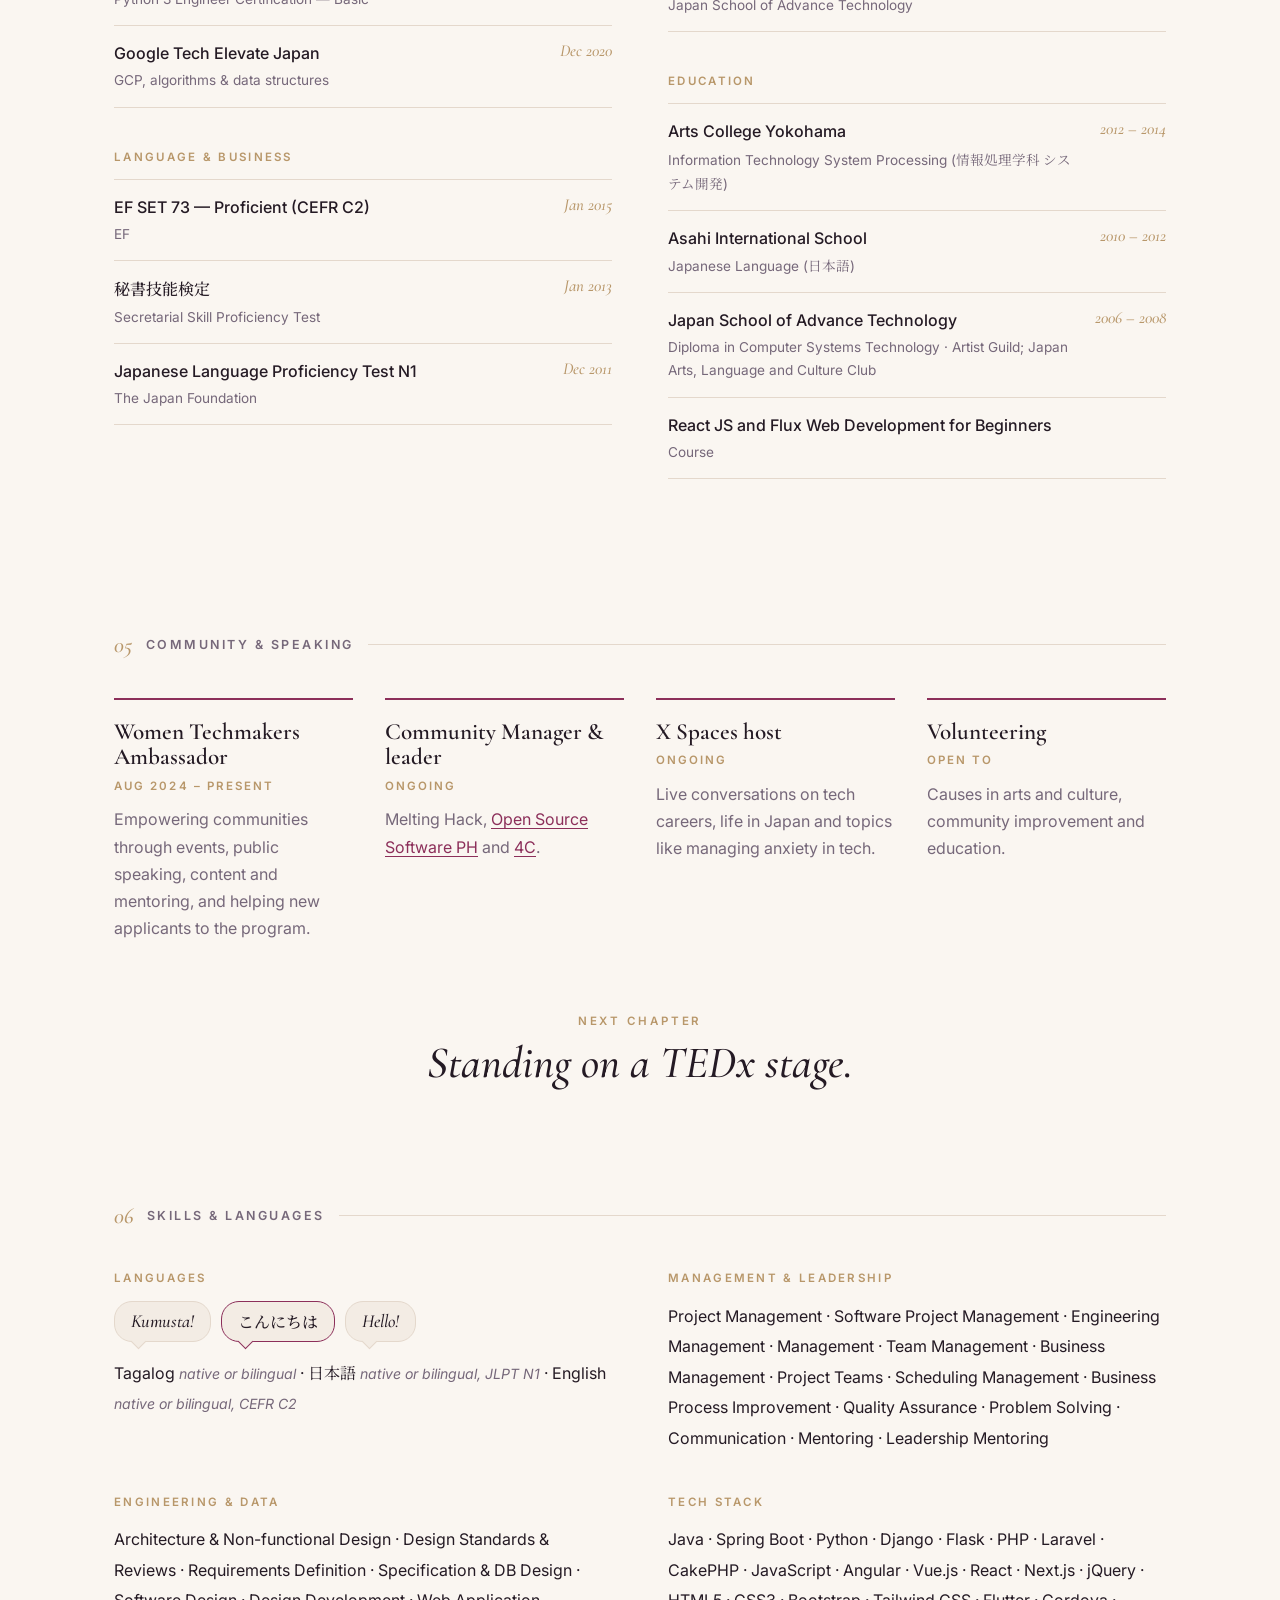
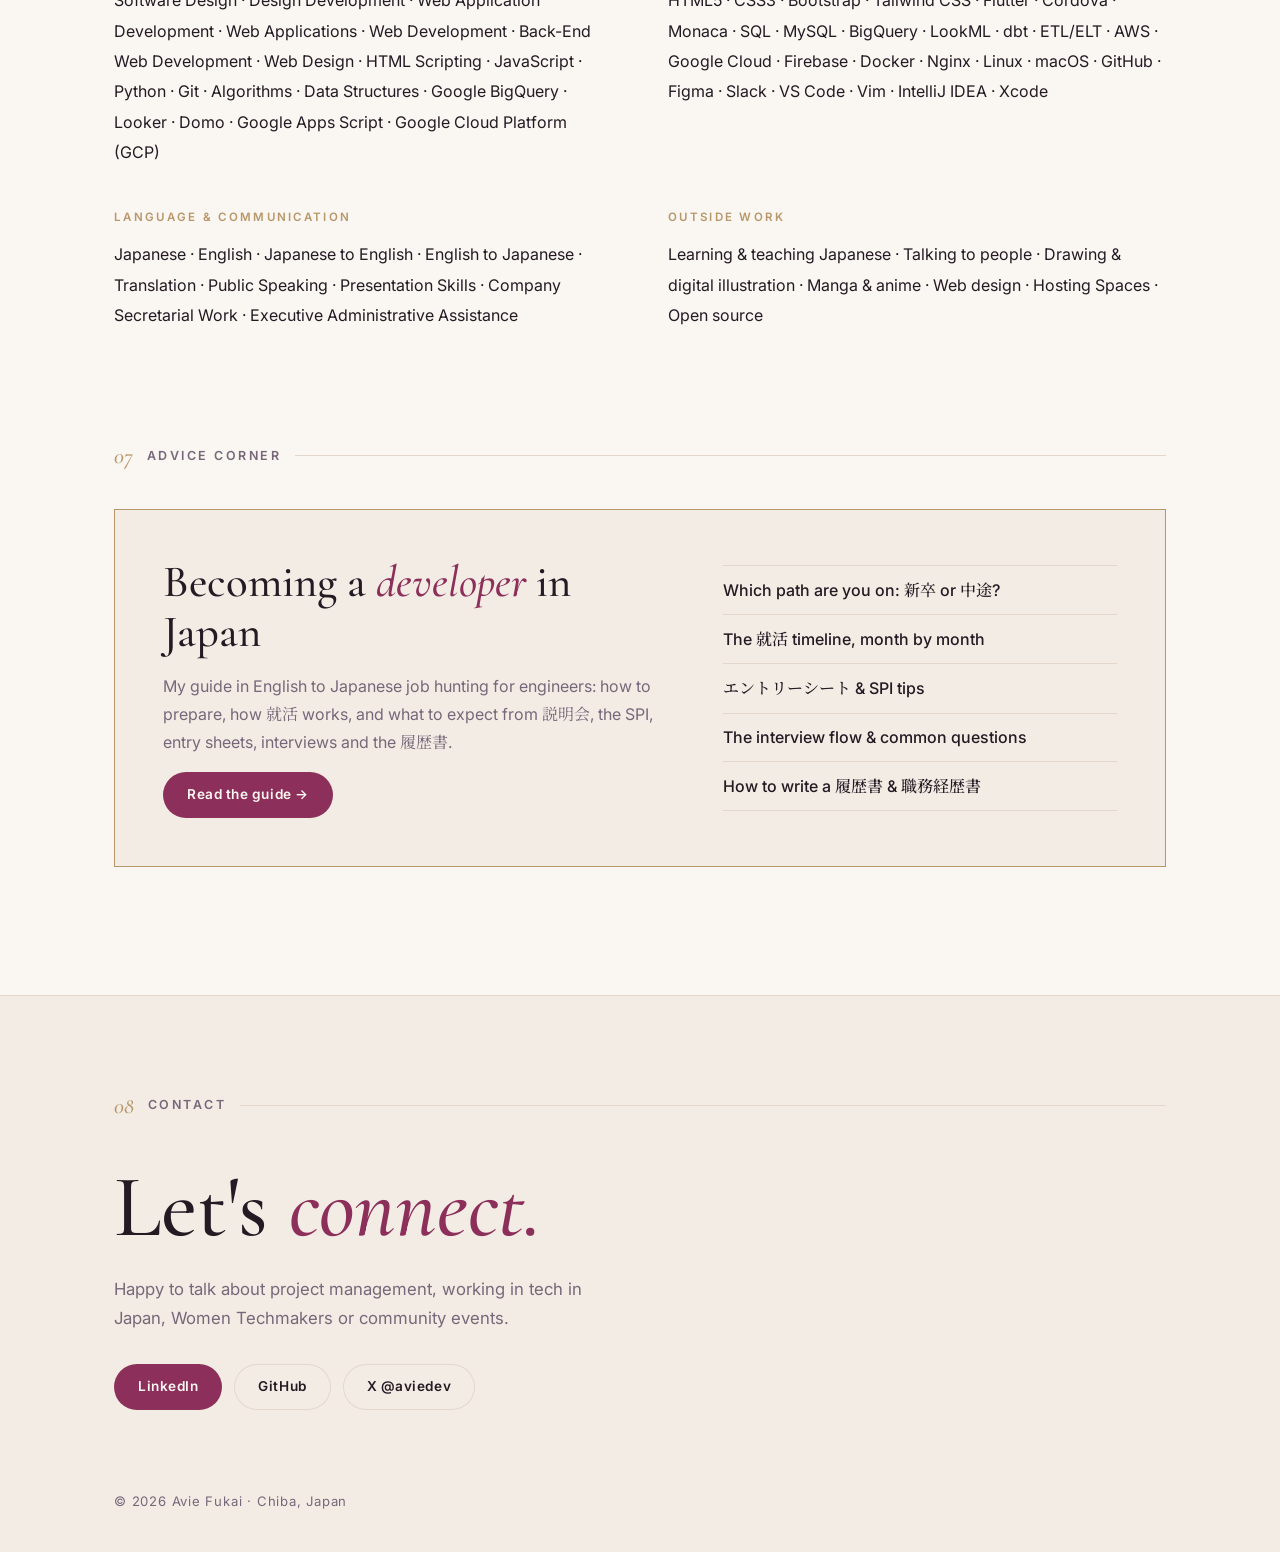
==== commit 394b7650: "Remove the line about what I am currently studying" ====
--- a/index.html
+++ b/index.html
@@ -146,9 +146,6 @@
             data engineer and 3 years in offshore management. My strength is connecting clients,
             Japan-side PMs and development teams in the Philippines, and turning requirements that were
             only discussed out loud into specs, designs and test materials people can build from.
-          </p>
-          <p>
-            Right now I'm also studying system design and digital illustration.
           </p>
         </div>
       </div>
